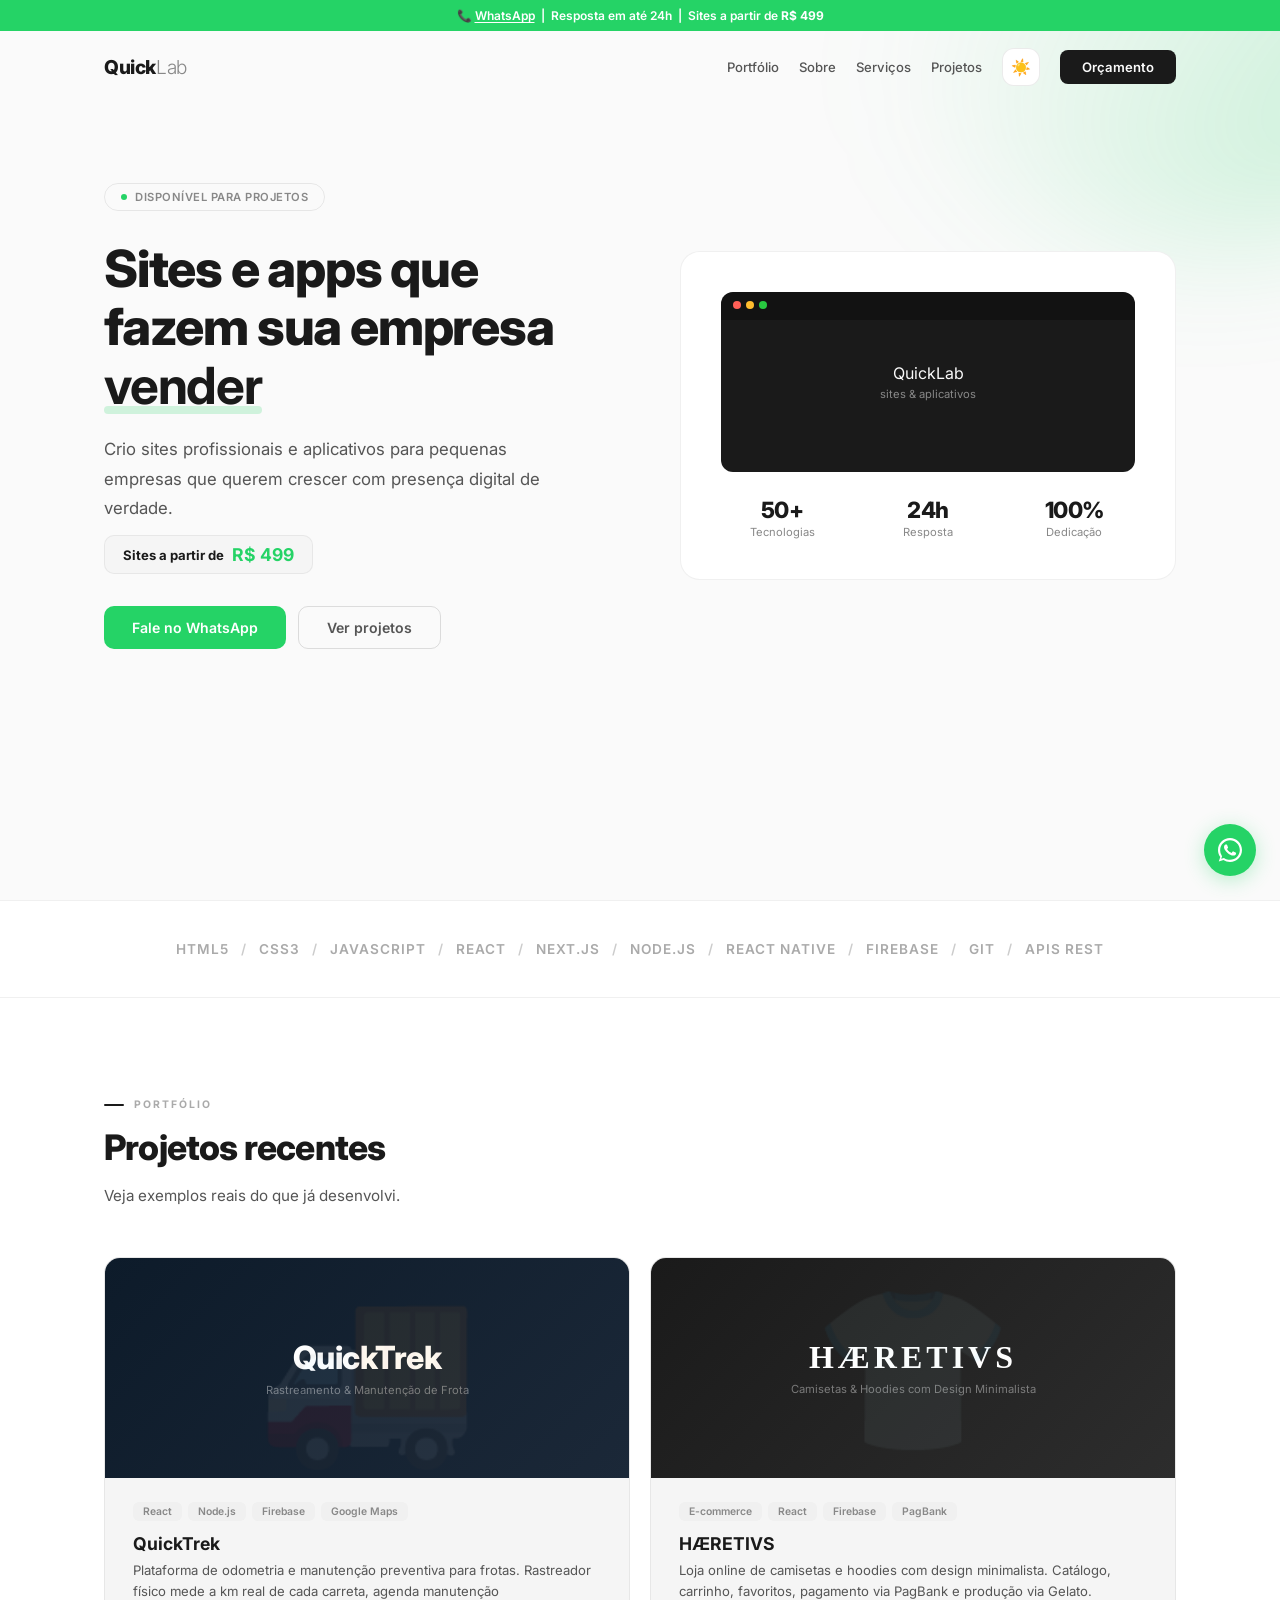
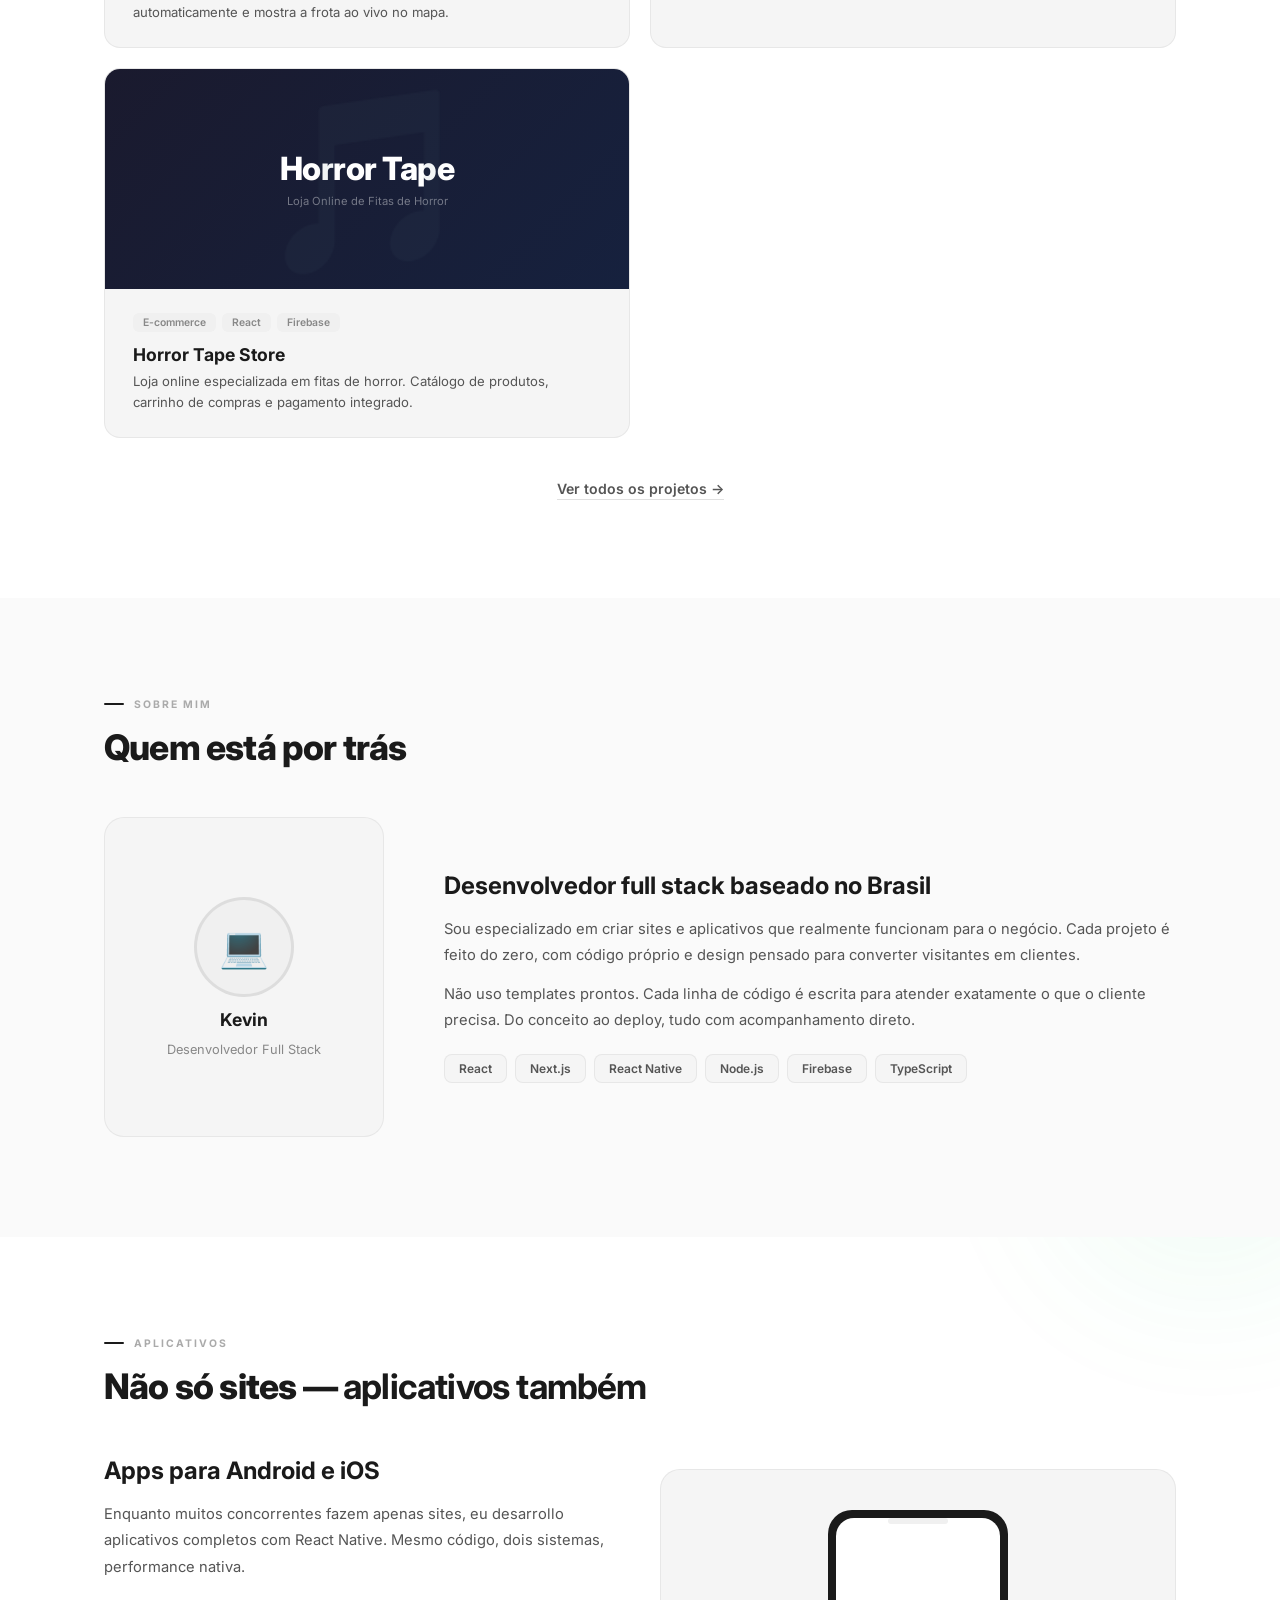
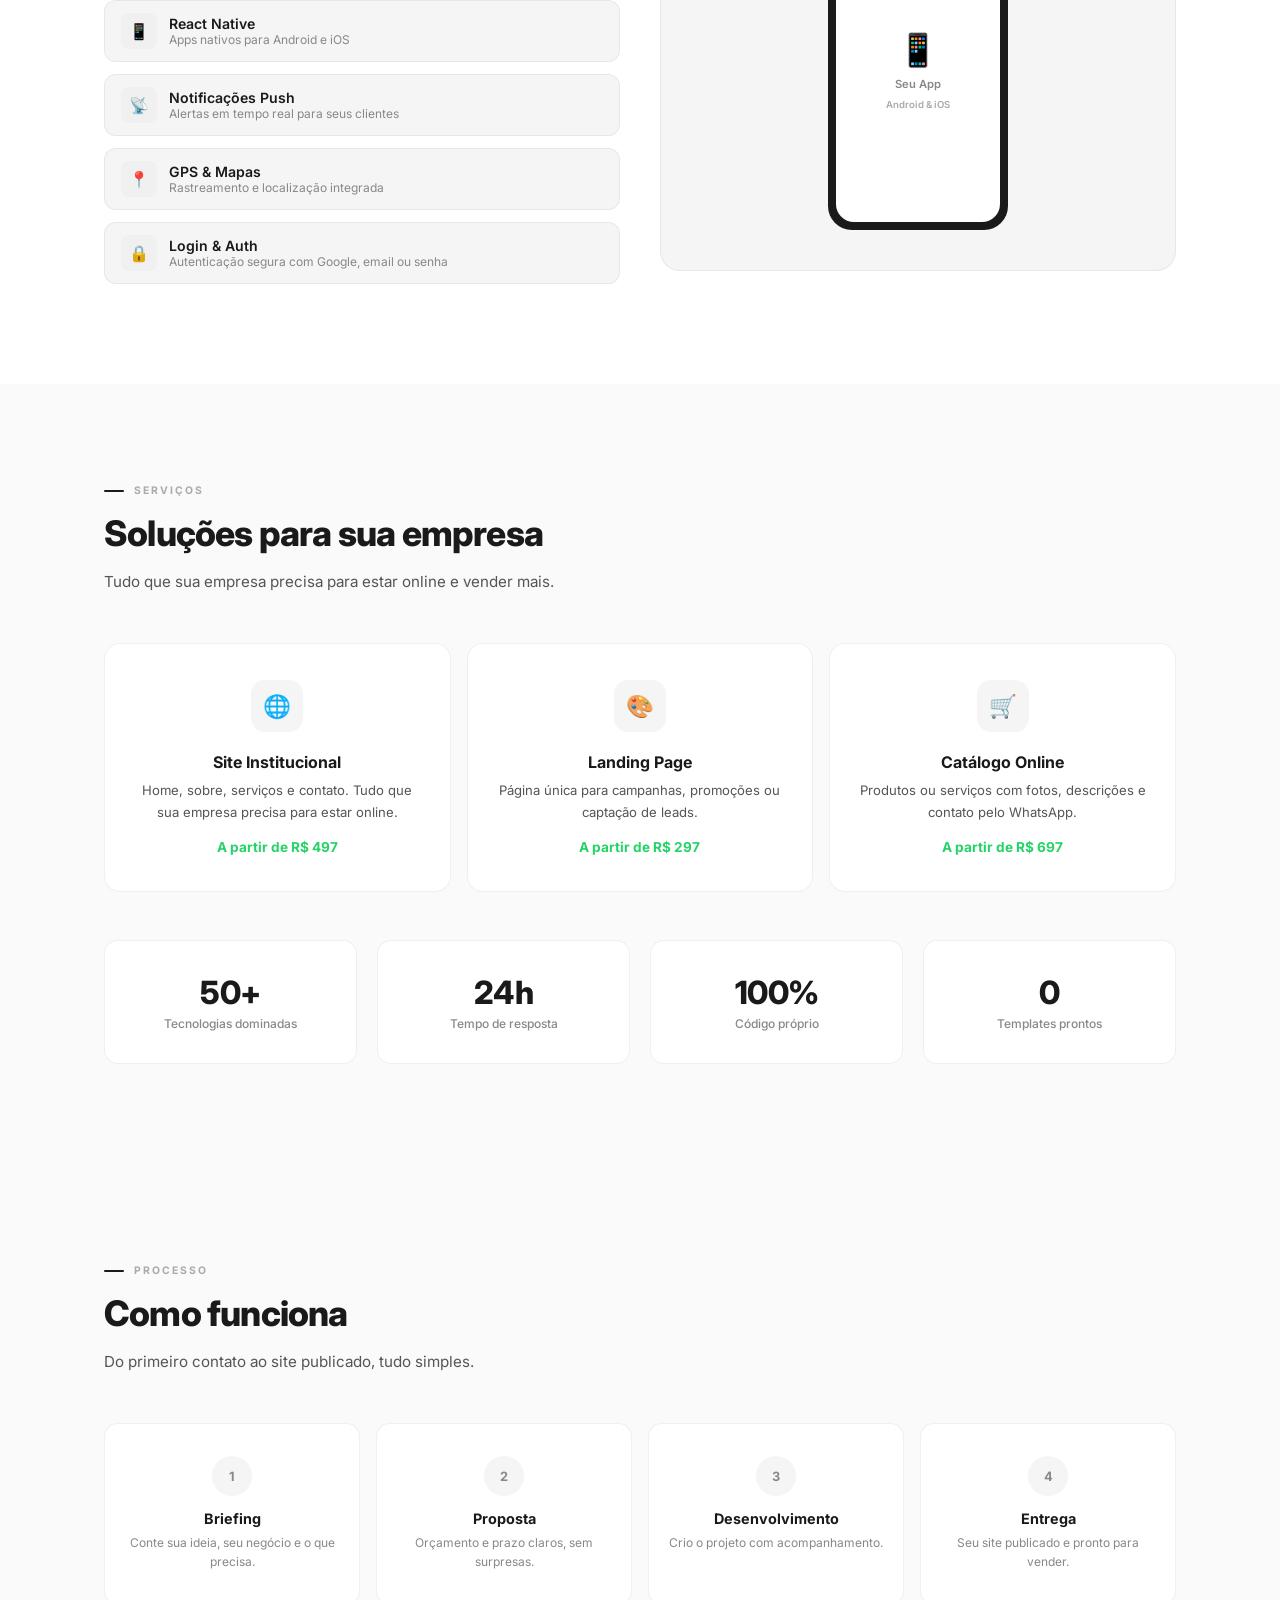
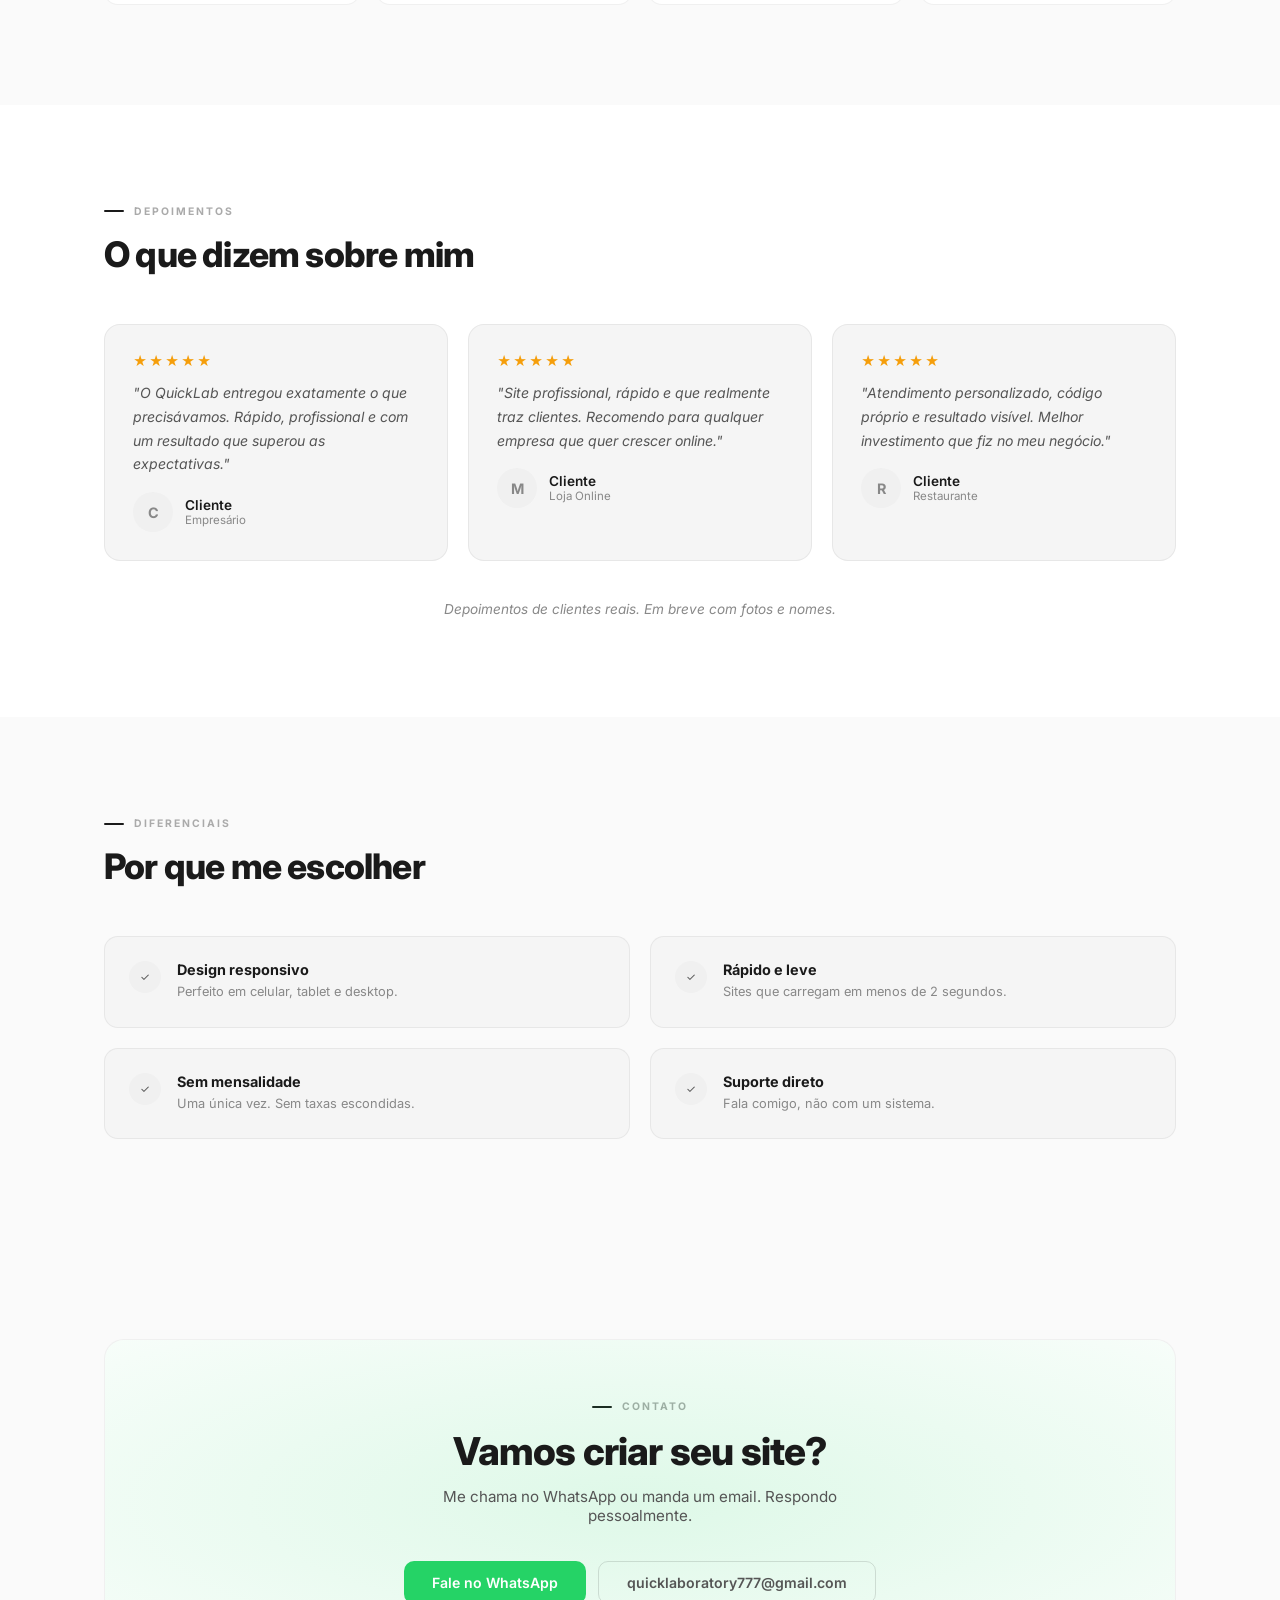
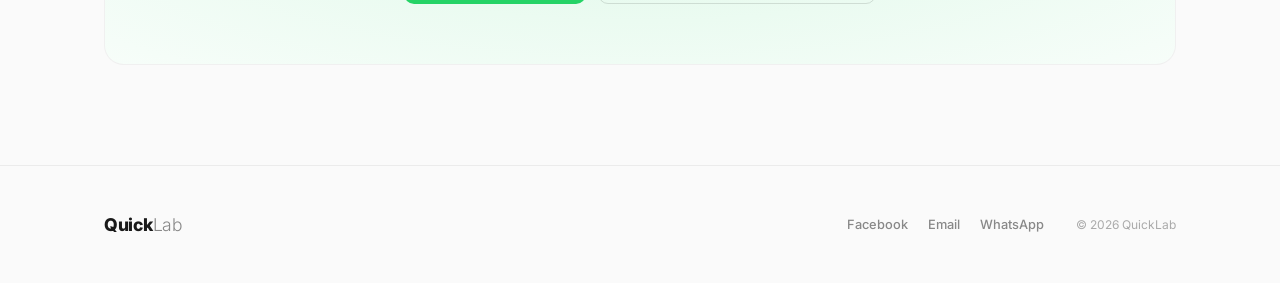
==== index.html @ f2695ee9 "Add HÆRETIVS project to portfolio and projects page" ====
<!DOCTYPE html>
<html lang="pt-BR">
<head>
  <meta charset="UTF-8">
  <meta name="viewport" content="width=device-width, initial-scale=1.0">
  <title>QuickLab — Criação de Sites e Aplicativos</title>
  <link rel="icon" type="image/svg+xml" href="data:image/svg+xml,%3Csvg xmlns='http://www.w3.org/2000/svg' viewBox='0 0 100 100'%3E%3Crect width='100' height='100' rx='20' fill='%23000'/%3E%3Cpath d='M30 30 L50 20 L70 30 L70 60 Q50 80 30 60 Z' fill='none' stroke='%23fff' stroke-width='5' stroke-linejoin='round'/%3E%3C/svg%3E">
  <link rel="preconnect" href="https://fonts.googleapis.com">
  <link rel="preconnect" href="https://fonts.gstatic.com" crossorigin>
  <link href="https://fonts.googleapis.com/css2?family=Inter:wght@300;400;500;600;700;800;900&display=swap" rel="stylesheet">
  <style>
    :root{
      --bg:#fafafa;--bg2:#fff;--bg3:#f5f5f5;--bg4:#f0f0f0;
      --text:#1a1a1a;--text2:#555;--text3:#888;--text4:#aaa;--text5:#ccc;
      --border:rgba(0,0,0,.06);--border2:rgba(0,0,0,.08);--border3:rgba(0,0,0,.12);
      --nav-bg:rgba(250,250,250,.92);--card-shadow:rgba(0,0,0,.05);--card-shadow2:rgba(0,0,0,.07);
      --accent:#25D366;--accent2:#1ebe5d;--accent-glow:rgba(37,211,102,.3);
    }
    .dark{
      --bg:#0a0a0a;--bg2:#111;--bg3:#141414;--bg4:#1a1a1a;
      --text:#e8e8e8;--text2:#999;--text3:#666;--text4:#555;--text5:#333;
      --border:rgba(255,255,255,.06);--border2:rgba(255,255,255,.08);--border3:rgba(255,255,255,.12);
      --nav-bg:rgba(10,10,10,.92);--card-shadow:rgba(0,0,0,.3);--card-shadow2:rgba(0,0,0,.2);
      --accent:#25D366;--accent2:#1ebe5d;--accent-glow:rgba(37,211,102,.15);
    }
    *{margin:0;padding:0;box-sizing:border-box}
    html{scroll-behavior:smooth}
    body{font-family:'Inter',-apple-system,sans-serif;background:var(--bg);color:var(--text);overflow-x:hidden;-webkit-font-smoothing:antialiased;transition:background .6s,color .6s}
    ::selection{background:var(--text);color:var(--bg)}
    .container{max-width:1120px;margin:0 auto;padding:0 24px}
    *{transition:background .5s,color .5s,border-color .5s,box-shadow .5s,transform .3s}

    @keyframes pulse{0%,100%{box-shadow:0 0 0 0 rgba(37,211,102,.4)}70%{box-shadow:0 0 0 14px rgba(37,211,102,0)}}
    @keyframes marquee{0%{transform:translateX(0)}100%{transform:translateX(-50%)}}
    @keyframes colorCycle{0%{background-position:0% 50%}50%{background-position:100% 50%}100%{background-position:0% 50%}}

    .reveal{opacity:0;transform:translateY(28px);transition:opacity .6s cubic-bezier(.16,1,.3,1),transform .6s cubic-bezier(.16,1,.3,1)}
    .reveal.visible{opacity:1;transform:translateY(0)}
    .reveal-d1{transition-delay:.08s}.reveal-d2{transition-delay:.16s}.reveal-d3{transition-delay:.24s}.reveal-d4{transition-delay:.32s}

    /* TOPBAR */
    .topbar{position:fixed;top:0;left:0;right:0;z-index:200;background:var(--accent);padding:8px 0;font-size:.75rem;font-weight:600;color:#fff;text-align:center;transition:all .4s}
    .topbar a{color:#fff;text-decoration:underline;text-underline-offset:2px}
    .topbar a:hover{opacity:.85}

    /* THEME TOGGLE */
    .theme-toggle{width:38px;height:38px;border-radius:12px;border:1px solid var(--border2);background:var(--bg2);cursor:pointer;display:flex;align-items:center;justify-content:center;font-size:1rem;transition:all .4s cubic-bezier(.16,1,.3,1);flex-shrink:0}
    .theme-toggle:hover{transform:rotate(15deg) scale(1.1);border-color:var(--border3);box-shadow:0 4px 16px var(--card-shadow)}
    .theme-toggle .icon{transition:transform .4s cubic-bezier(.16,1,.3,1)}

    /* NAV */
    nav{position:fixed;top:32px;left:0;right:0;z-index:100;padding:16px 0;transition:all .4s;background:transparent}
    nav.solid{background:var(--nav-bg);backdrop-filter:blur(24px);-webkit-backdrop-filter:blur(24px);border-bottom:1px solid var(--border)}
    nav .container{display:flex;align-items:center;justify-content:space-between}
    nav .logo{font-size:1.2rem;font-weight:800;color:var(--text);text-decoration:none;letter-spacing:-.4px}
    nav .logo b{font-weight:300;color:var(--text3)}
    nav .links{display:flex;align-items:center;gap:20px}
    nav .links a{color:var(--text2);text-decoration:none;font-size:.82rem;font-weight:500;transition:color .3s}
    nav .links a:hover{color:var(--text)}
    nav .links .btn-nav{background:var(--text);color:var(--bg);padding:9px 22px;border-radius:8px;font-weight:600}
    nav .links .btn-nav:hover{transform:translateY(-1px);box-shadow:0 4px 16px var(--card-shadow)}

    /* HERO */
    .hero{min-height:100vh;display:flex;align-items:center;position:relative;overflow:hidden;padding-top:32px}
    .hero::before{content:'';position:absolute;top:-50%;right:-20%;width:700px;height:700px;border-radius:50%;background:radial-gradient(circle,var(--accent-glow),transparent 70%);filter:blur(60px);pointer-events:none;animation:colorCycle 12s ease infinite;background-size:200% 200%}
    .hero-grid{display:grid;grid-template-columns:1fr 1fr;gap:80px;align-items:center;position:relative;z-index:1}
    .hero-tag{display:inline-flex;align-items:center;gap:8px;padding:6px 16px;border-radius:100px;border:1px solid var(--border2);font-size:.7rem;font-weight:600;color:var(--text3);letter-spacing:.5px;text-transform:uppercase;margin-bottom:28px}
    .hero-tag .dot{width:6px;height:6px;border-radius:50%;background:var(--accent);animation:pulse 2s infinite}
    .hero h1{font-size:3.2rem;font-weight:800;line-height:1.15;letter-spacing:-1.2px;margin-bottom:20px}
    .hero h1 strong{position:relative}
    .hero h1 strong::after{content:'';position:absolute;bottom:2px;left:0;width:100%;height:8px;background:var(--accent);opacity:.2;border-radius:4px}
    .hero p.sub{font-size:1.05rem;color:var(--text2);line-height:1.75;max-width:460px;margin-bottom:12px}
    .hero-price{display:inline-flex;align-items:center;gap:8px;padding:8px 18px;border-radius:10px;background:var(--bg3);border:1px solid var(--border);font-size:.82rem;font-weight:700;color:var(--text);margin-bottom:32px}
    .hero-price span{color:var(--accent);font-size:1.1rem}
    .hero-btns{display:flex;gap:12px;flex-wrap:wrap}

    .btn{display:inline-flex;align-items:center;gap:8px;padding:12px 28px;border-radius:10px;font-weight:600;font-size:.88rem;text-decoration:none;border:none;cursor:pointer;transition:all .3s cubic-bezier(.16,1,.3,1);position:relative;overflow:hidden}
    .btn-dark{background:var(--text);color:var(--bg)}
    .btn-dark:hover{transform:translateY(-2px);box-shadow:0 8px 24px var(--card-shadow)}
    .btn-ghost{background:transparent;color:var(--text2);border:1px solid var(--border3)}
    .btn-ghost:hover{border-color:var(--text);color:var(--text);transform:translateY(-2px)}
    .btn-wpp{background:var(--accent);color:#fff}
    .btn-wpp:hover{background:var(--accent2);transform:translateY(-2px);box-shadow:0 8px 24px var(--accent-glow)}
    .btn-sm{padding:8px 18px;font-size:.8rem}

    .hero-card{background:var(--bg2);border:1px solid var(--border);border-radius:20px;padding:40px;position:relative}
    .hero-card:hover{transform:translateY(-4px);box-shadow:0 24px 56px var(--card-shadow)}
    .hero-card .screen{background:var(--text);border-radius:12px;height:180px;display:flex;flex-direction:column;align-items:center;justify-content:center;color:var(--bg);margin-bottom:24px;position:relative;overflow:hidden}
    .hero-card .screen::before{content:'';position:absolute;top:0;left:0;right:0;height:28px;background:rgba(0,0,0,.3)}
    .hero-card .screen .dots{position:absolute;top:9px;left:12px;display:flex;gap:5px}
    .hero-card .screen .dots span{width:8px;height:8px;border-radius:50%}
    .hero-card .screen .dots span:nth-child(1){background:#ff5f57}
    .hero-card .screen .dots span:nth-child(2){background:#febc2e}
    .hero-card .screen .dots span:nth-child(3){background:#28c840}
    .hero-card .screen .mock{margin-top:20px;font-size:1.4rem;font-weight:700;letter-spacing:-.5px}
    .hero-card .screen .submock{font-size:.7rem;color:var(--text3);margin-top:4px}
    .hero-card .meta{display:flex;gap:24px}
    .hero-card .meta-item{text-align:center;flex:1}
    .hero-card .meta-item .val{font-size:1.4rem;font-weight:800;letter-spacing:-.5px}
    .hero-card .meta-item .label{font-size:.7rem;color:var(--text3);margin-top:2px}

    /* MARQUEE */
    .marquee{padding:40px 0;border-top:1px solid var(--border);border-bottom:1px solid var(--border);overflow:hidden;background:var(--bg2)}
    .marquee-inner{display:flex;width:200%;animation:marquee 20s linear infinite}
    .marquee-item{flex:1;display:flex;align-items:center;justify-content:center;gap:12px;padding:0 32px;white-space:nowrap;color:var(--text4);font-size:.85rem;font-weight:600;letter-spacing:1px;text-transform:uppercase}
    .marquee-item .sep{color:var(--text5)}

    /* SECTIONS */
    section{padding:100px 0}
    .section-tag{font-size:.65rem;font-weight:700;letter-spacing:2px;text-transform:uppercase;color:var(--text4);margin-bottom:14px;display:flex;align-items:center;gap:10px}
    .section-tag::before{content:'';width:20px;height:2px;background:var(--text);border-radius:1px}
    section h2{font-size:2.2rem;font-weight:800;letter-spacing:-.8px;line-height:1.25;margin-bottom:14px}
    section .lead{color:var(--text2);font-size:.95rem;line-height:1.7;max-width:520px}

    /* PORTFOLIO */
    #portfolio{background:var(--bg2)}
    .portfolio-grid{display:grid;grid-template-columns:repeat(2,1fr);gap:20px;margin-top:48px}
    .portfolio-card{display:block;background:var(--bg3);border:1px solid var(--border);border-radius:16px;overflow:hidden;transition:all .4s cubic-bezier(.16,1,.3,1);cursor:pointer;text-decoration:none;color:inherit}
    .portfolio-card:hover{transform:translateY(-4px);box-shadow:0 24px 56px var(--card-shadow2);border-color:var(--border3)}
    .portfolio-card .thumb{height:220px;background:var(--text);display:flex;align-items:center;justify-content:center;position:relative;overflow:hidden;flex-direction:column;gap:6px}
    .portfolio-card .thumb .overlay{position:absolute;inset:0;background:rgba(0,0,0,.6);display:flex;align-items:center;justify-content:center;opacity:0;transition:opacity .4s}
    .portfolio-card:hover .thumb .overlay{opacity:1}
    .portfolio-card .thumb .overlay span{color:#fff;font-size:.85rem;font-weight:600;border:1px solid rgba(255,255,255,.3);padding:8px 20px;border-radius:8px}
    .portfolio-card .thumb .mock-text{font-size:2rem;font-weight:800;color:#fff;letter-spacing:-.5px}
    .portfolio-card .thumb .mock-sub{font-size:.7rem;color:rgba(255,255,255,.4)}
    .portfolio-card .info{padding:24px 28px}
    .portfolio-card .info .tags{display:flex;gap:6px;margin-bottom:12px;flex-wrap:wrap}
    .portfolio-card .info .tags span{padding:3px 10px;border-radius:6px;font-size:.65rem;font-weight:600;background:var(--bg4);color:var(--text3)}
    .portfolio-card .info h3{font-size:1.1rem;font-weight:700;margin-bottom:6px}
    .portfolio-card .info p{color:var(--text2);font-size:.82rem;line-height:1.6}
    .portfolio-more{text-align:center;margin-top:40px}
    .portfolio-more a{color:var(--text2);text-decoration:none;font-size:.88rem;font-weight:600;border-bottom:1px solid var(--border3);padding-bottom:2px;transition:all .3s}
    .portfolio-more a:hover{color:var(--text);border-color:var(--text)}

    /* ABOUT */
    #sobre{background:var(--bg)}
    .about-grid{display:grid;grid-template-columns:280px 1fr;gap:60px;align-items:center;margin-top:48px}
    .about-photo{width:280px;height:320px;border-radius:20px;background:var(--bg3);border:1px solid var(--border);display:flex;align-items:center;justify-content:center;flex-direction:column;gap:12px;overflow:hidden;position:relative}
    .about-photo .avatar{width:100px;height:100px;border-radius:50%;background:var(--bg4);display:flex;align-items:center;justify-content:center;font-size:2.5rem;border:3px solid var(--border2)}
    .about-photo .name{font-size:1.1rem;font-weight:700}
    .about-photo .role{font-size:.8rem;color:var(--text3)}
    .about-text h3{font-size:1.5rem;font-weight:700;margin-bottom:16px}
    .about-text p{color:var(--text2);font-size:.92rem;line-height:1.8;margin-bottom:12px}
    .about-text .about-tags{display:flex;gap:8px;margin-top:20px;flex-wrap:wrap}
    .about-text .about-tags span{padding:6px 14px;border-radius:8px;font-size:.75rem;font-weight:600;background:var(--bg3);border:1px solid var(--border);color:var(--text2)}

    /* APPS HIGHLIGHT */
    #apps{background:var(--bg2);position:relative;overflow:hidden}
    #apps::before{content:'';position:absolute;top:-40%;right:-10%;width:400px;height:400px;border-radius:50%;background:radial-gradient(circle,var(--accent-glow),transparent 70%);filter:blur(80px);pointer-events:none;opacity:.4}
    .apps-grid{display:grid;grid-template-columns:1fr 1fr;gap:40px;align-items:center;margin-top:48px}
    .apps-text h3{font-size:1.5rem;font-weight:700;margin-bottom:16px}
    .apps-text p{color:var(--text2);font-size:.92rem;line-height:1.8;margin-bottom:12px}
    .apps-list{display:flex;flex-direction:column;gap:12px;margin-top:20px}
    .apps-list .app-item{display:flex;align-items:center;gap:12px;padding:12px 16px;border-radius:12px;background:var(--bg3);border:1px solid var(--border);transition:all .3s}
    .apps-list .app-item:hover{border-color:var(--border3);transform:translateX(4px)}
    .apps-list .app-item .app-icon{width:36px;height:36px;border-radius:8px;background:var(--bg4);display:flex;align-items:center;justify-content:center;font-size:1rem;flex-shrink:0}
    .apps-list .app-item .app-name{font-size:.88rem;font-weight:600}
    .apps-list .app-item .app-desc{font-size:.75rem;color:var(--text3)}
    .apps-mock{background:var(--bg3);border:1px solid var(--border);border-radius:20px;padding:40px;display:flex;align-items:center;justify-content:center;position:relative;min-height:320px}
    .apps-mock .phone{width:180px;height:320px;background:var(--text);border-radius:24px;padding:8px;position:relative;z-index:1}
    .apps-mock .phone .screen{background:var(--bg2);border-radius:18px;width:100%;height:100%;display:flex;flex-direction:column;align-items:center;justify-content:center;gap:8px}
    .apps-mock .phone .screen .mock-icon{font-size:2rem}
    .apps-mock .phone .screen .mock-text{font-size:.7rem;font-weight:600;color:var(--text3)}
    .apps-mock .phone .notch{position:absolute;top:8px;left:50%;transform:translateX(-50%);width:60px;height:6px;background:var(--bg4);border-radius:3px}

    /* SERVICES */
    #servicos{background:var(--bg)}
    .svc-grid{display:grid;grid-template-columns:repeat(3,1fr);gap:16px;margin-top:48px}
    .svc-card{background:var(--bg2);border:1px solid var(--border);border-radius:16px;padding:36px 28px;text-align:center;transition:all .4s}
    .svc-card:hover{border-color:var(--border3);transform:translateY(-3px);box-shadow:0 16px 40px var(--card-shadow)}
    .svc-card .svc-icon{width:52px;height:52px;border-radius:14px;background:var(--bg3);display:flex;align-items:center;justify-content:center;font-size:1.4rem;margin:0 auto 20px}
    .svc-card:hover .svc-icon{background:var(--text);color:var(--bg);transform:scale(1.1) rotate(5deg)}
    .svc-card h3{font-size:1rem;font-weight:700;margin-bottom:8px}
    .svc-card p{color:var(--text2);font-size:.82rem;line-height:1.65}
    .svc-card .price{margin-top:16px;font-size:.85rem;font-weight:700;color:var(--accent)}

    /* PROCESS */
    #processo{position:relative}
    .proc-grid{display:grid;grid-template-columns:repeat(4,1fr);gap:16px;margin-top:48px}
    .proc-step{text-align:center;padding:32px 16px;background:var(--bg2);border:1px solid var(--border);border-radius:14px;transition:all .4s}
    .proc-step:hover{border-color:var(--border3);transform:translateY(-3px);box-shadow:0 16px 40px var(--card-shadow)}
    .proc-step .num{width:40px;height:40px;border-radius:50%;background:var(--bg3);display:flex;align-items:center;justify-content:center;margin:0 auto 14px;font-weight:700;font-size:.8rem;color:var(--text3)}
    .proc-step:hover .num{background:var(--text);color:var(--bg);transform:scale(1.1)}
    .proc-step h4{font-size:.9rem;font-weight:700;margin-bottom:6px}
    .proc-step p{color:var(--text3);font-size:.75rem;line-height:1.6}

    /* TESTIMONIALS */
    #depoimentos{background:var(--bg2)}
    .test-grid{display:grid;grid-template-columns:repeat(3,1fr);gap:20px;margin-top:48px}
    .test-card{background:var(--bg3);border:1px solid var(--border);border-radius:16px;padding:28px;transition:all .4s}
    .test-card:hover{border-color:var(--border3);transform:translateY(-2px);box-shadow:0 8px 24px var(--card-shadow)}
    .test-card .stars{color:#f59e0b;font-size:.85rem;margin-bottom:12px;letter-spacing:2px}
    .test-card .quote{color:var(--text2);font-size:.88rem;line-height:1.7;font-style:italic;margin-bottom:16px}
    .test-card .author{display:flex;align-items:center;gap:12px}
    .test-card .author .avatar{width:40px;height:40px;border-radius:50%;background:var(--bg4);display:flex;align-items:center;justify-content:center;font-size:.9rem;font-weight:700;color:var(--text3)}
    .test-card .author .name{font-size:.85rem;font-weight:600}
    .test-card .author .role{font-size:.72rem;color:var(--text3)}
    .test-note{text-align:center;margin-top:40px;color:var(--text3);font-size:.85rem;font-style:italic}

    /* STATS */
    .stats{display:grid;grid-template-columns:repeat(4,1fr);gap:20px;margin-top:48px}
    .stat-card{text-align:center;padding:32px 16px;background:var(--bg2);border:1px solid var(--border);border-radius:14px}
    .stat-card:hover{transform:translateY(-2px);box-shadow:0 8px 24px var(--card-shadow)}
    .stat-card .num{font-size:2rem;font-weight:800;letter-spacing:-.5px;margin-bottom:4px}
    .stat-card .label{font-size:.75rem;color:var(--text3);font-weight:500}

    /* DIFFERENTIALS */
    #diferenciais{background:var(--bg)}
    .diff-grid{display:grid;grid-template-columns:repeat(2,1fr);gap:20px;margin-top:48px}
    .diff-item{display:flex;gap:16px;padding:24px;border-radius:14px;background:var(--bg3);border:1px solid var(--border);transition:all .4s}
    .diff-item:hover{background:var(--bg2);border-color:var(--border3);transform:translateY(-2px);box-shadow:0 8px 24px var(--card-shadow)}
    .diff-item .check{width:32px;height:32px;border-radius:50%;background:var(--bg4);display:flex;align-items:center;justify-content:center;flex-shrink:0;font-size:.7rem;color:var(--text2)}
    .diff-item:hover .check{background:var(--text);color:var(--bg);transform:scale(1.1)}
    .diff-item h4{font-size:.9rem;font-weight:700;margin-bottom:4px}
    .diff-item p{color:var(--text3);font-size:.8rem;line-height:1.6}

    /* CTA */
    .cta{text-align:center;position:relative}
    .cta-box{background:var(--bg2);border:1px solid var(--border);border-radius:20px;padding:60px 40px;position:relative;overflow:hidden}
    .cta-box::before{content:'';position:absolute;top:-60%;left:-60%;width:220%;height:220%;background:radial-gradient(ellipse,var(--accent-glow),transparent 60%);pointer-events:none;opacity:.5}
    .cta-box:hover::before{opacity:.8}
    .cta-box h2{font-size:2.4rem;margin-bottom:12px;position:relative}
    .cta-box p{color:var(--text2);font-size:.95rem;margin:0 auto 36px;max-width:420px;position:relative}
    .cta-btns{display:flex;gap:12px;justify-content:center;flex-wrap:wrap;position:relative}

    /* FOOTER */
    footer{border-top:1px solid var(--border);padding:48px 0}
    footer .footer-grid{display:grid;grid-template-columns:1fr auto auto;gap:32px;align-items:center}
    footer .f-brand{font-size:1.1rem;font-weight:800;letter-spacing:-.3px}
    footer .f-brand b{font-weight:300;color:var(--text3)}
    footer .f-links{display:flex;gap:20px}
    footer .f-links a{color:var(--text3);text-decoration:none;font-size:.8rem;font-weight:500;transition:color .3s}
    footer .f-links a:hover{color:var(--text)}
    footer .f-copy{font-size:.75rem;color:var(--text4);text-align:right}

    /* FLOAT WPP */
    .float-wpp{position:fixed;bottom:24px;right:24px;z-index:200;width:52px;height:52px;border-radius:50%;background:var(--accent);display:flex;align-items:center;justify-content:center;box-shadow:0 4px 20px var(--accent-glow);text-decoration:none;transition:all .3s}
    .float-wpp:hover{transform:scale(1.1) translateY(-2px);box-shadow:0 8px 32px var(--accent-glow)}
    .float-wpp svg{width:24px;height:24px;fill:#fff}

    @media(max-width:1024px){.hero-grid{grid-template-columns:1fr;gap:48px}.hero{min-height:auto;padding:140px 0 80px}.hero-card{max-width:420px}.exp-grid,.svc-grid{grid-template-columns:repeat(2,1fr)}.proc-grid,.stats{grid-template-columns:repeat(2,1fr)}.about-grid{grid-template-columns:1fr;text-align:center}.about-photo{margin:0 auto}.about-text .about-tags{justify-content:center}.apps-grid{grid-template-columns:1fr}.apps-mock{display:none}.test-grid{grid-template-columns:1fr}}
    @media(max-width:640px){.hero h1{font-size:2.2rem}.hero-card{padding:28px}.hero-card .screen{height:140px}.portfolio-grid,.diff-grid{grid-template-columns:1fr}.svc-grid,.proc-grid,.stats{grid-template-columns:1fr}section{padding:70px 0}section h2{font-size:1.6rem}.cta-box{padding:40px 24px}.cta-box h2{font-size:1.8rem}nav .links a:not(.btn-nav):not(.theme-toggle){display:none}footer .footer-grid{grid-template-columns:1fr;text-align:center}footer .f-copy{text-align:center}.topbar{font-size:.65rem;padding:6px 0}}
  </style>
</head>
<body>

  <div class="topbar">
    &#128222; <a href="https://wa.me/5541999087024" target="_blank">WhatsApp</a> &nbsp;|&nbsp; Resposta em até 24h &nbsp;|&nbsp; Sites a partir de <strong>R$ 499</strong>
  </div>

  <nav id="nav">
    <div class="container">
      <a href="#" class="logo">Quick<b>Lab</b></a>
      <div class="links">
        <a href="#portfolio">Portfólio</a>
        <a href="#sobre">Sobre</a>
        <a href="#servicos">Serviços</a>
        <a href="projetos.html">Projetos</a>
        <button class="theme-toggle" id="themeToggle" aria-label="Alternar tema">
          <span class="icon" id="themeIcon">☀️</span>
        </button>
        <a href="#contato" class="btn-nav">Orçamento</a>
      </div>
    </div>
  </nav>

  <section class="hero">
    <div class="container">
      <div class="hero-grid">
        <div>
          <div class="hero-tag reveal"><span class="dot"></span> Disponível para projetos</div>
          <h1 class="reveal reveal-d1">Sites e apps que fazem sua empresa <strong>vender</strong></h1>
          <p class="sub reveal reveal-d2">Crio sites profissionais e aplicativos para pequenas empresas que querem crescer com presença digital de verdade.</p>
          <div class="hero-price reveal reveal-d2">Sites a partir de <span>R$ 499</span></div>
          <div class="hero-btns reveal reveal-d3">
            <a href="https://wa.me/5541999087024" target="_blank" class="btn btn-wpp">Fale no WhatsApp</a>
            <a href="#portfolio" class="btn btn-ghost">Ver projetos</a>
          </div>
        </div>
        <div class="hero-card reveal reveal-d2">
          <div class="screen">
            <div class="dots"><span></span><span></span><span></span></div>
            <div class="mock-text">QuickLab</div>
            <div class="submock">sites & aplicativos</div>
          </div>
          <div class="meta">
            <div class="meta-item"><div class="val">50+</div><div class="label">Tecnologias</div></div>
            <div class="meta-item"><div class="val">24h</div><div class="label">Resposta</div></div>
            <div class="meta-item"><div class="val">100%</div><div class="label">Dedicação</div></div>
          </div>
        </div>
      </div>
    </div>
  </section>

  <div class="marquee">
    <div class="marquee-inner">
      <div class="marquee-item">HTML5 <span class="sep">/</span> CSS3 <span class="sep">/</span> JavaScript <span class="sep">/</span> React <span class="sep">/</span> Next.js <span class="sep">/</span> Node.js <span class="sep">/</span> React Native <span class="sep">/</span> Firebase <span class="sep">/</span> Git <span class="sep">/</span> APIs REST</div>
      <div class="marquee-item">HTML5 <span class="sep">/</span> CSS3 <span class="sep">/</span> JavaScript <span class="sep">/</span> React <span class="sep">/</span> Next.js <span class="sep">/</span> Node.js <span class="sep">/</span> React Native <span class="sep">/</span> Firebase <span class="sep">/</span> Git <span class="sep">/</span> APIs REST</div>
    </div>
  </div>

  <section id="portfolio">
    <div class="container">
      <div class="section-tag reveal">Portfólio</div>
      <h2 class="reveal reveal-d1">Projetos recentes</h2>
      <p class="lead reveal reveal-d2">Veja exemplos reais do que já desenvolvi.</p>
      <div class="portfolio-grid">
        <a href="https://quicktrek-5a770.web.app/" target="_blank" class="portfolio-card reveal reveal-d1">
          <div class="thumb" style="background:linear-gradient(135deg,#0d1b2a,#1b2838)">
            <div style="position:absolute;inset:0;display:flex;align-items:center;justify-content:center;opacity:.08;font-size:180px;color:#fff;pointer-events:none">&#128666;</div>
            <div class="mock-text">QuickTrek</div>
            <div class="mock-sub">Rastreamento & Manutenção de Frota</div>
            <div class="overlay"><span>Acessar site</span></div>
          </div>
          <div class="info">
            <div class="tags"><span>React</span><span>Node.js</span><span>Firebase</span><span>Google Maps</span></div>
            <h3>QuickTrek</h3>
            <p>Plataforma de odometria e manutenção preventiva para frotas. Rastreador físico mede a km real de cada carreta, agenda manutenção automaticamente e mostra a frota ao vivo no mapa.</p>
          </div>
        </a>
        <a href="https://haereticus-ac69b.web.app/" target="_blank" class="portfolio-card reveal reveal-d2">
          <div class="thumb" style="background:linear-gradient(135deg,#1a1a1a,#2d2d2d)">
            <div style="position:absolute;inset:0;display:flex;align-items:center;justify-content:center;opacity:.06;font-size:160px;color:#fff;pointer-events:none">&#128085;</div>
            <div class="mock-text" style="font-family:serif;letter-spacing:4px">HÆRETIVS</div>
            <div class="mock-sub">Camisetas & Hoodies com Design Minimalista</div>
            <div class="overlay"><span>Acessar site</span></div>
          </div>
          <div class="info">
            <div class="tags"><span>E-commerce</span><span>React</span><span>Firebase</span><span>PagBank</span></div>
            <h3>HÆRETIVS</h3>
            <p>Loja online de camisetas e hoodies com design minimalista. Catálogo, carrinho, favoritos, pagamento via PagBank e produção via Gelato.</p>
          </div>
        </a>
        <div class="portfolio-card reveal reveal-d3">
          <div class="thumb" style="background:linear-gradient(135deg,#1a1a2e,#16213e)">
            <div style="position:absolute;inset:0;display:flex;align-items:center;justify-content:center;opacity:.08;font-size:180px;color:#fff;pointer-events:none">&#127925;</div>
            <div class="mock-text">Horror Tape</div>
            <div class="mock-sub">Loja Online de Fitas de Horror</div>
            <div class="overlay"><span>Em breve</span></div>
          </div>
          <div class="info">
            <div class="tags"><span>E-commerce</span><span>React</span><span>Firebase</span></div>
            <h3>Horror Tape Store</h3>
            <p>Loja online especializada em fitas de horror. Catálogo de produtos, carrinho de compras e pagamento integrado.</p>
          </div>
        </div>
      </div>
      <div class="portfolio-more reveal">
        <a href="projetos.html">Ver todos os projetos &rarr;</a>
      </div>
    </div>
  </section>

  <section id="sobre">
    <div class="container">
      <div class="section-tag reveal">Sobre mim</div>
      <h2 class="reveal reveal-d1">Quem está por trás</h2>
      <div class="about-grid">
        <div class="about-photo reveal reveal-d1">
          <div class="avatar">&#128187;</div>
          <div class="name">Kevin</div>
          <div class="role">Desenvolvedor Full Stack</div>
        </div>
        <div class="about-text reveal reveal-d2">
          <h3>Desenvolvedor full stack baseado no Brasil</h3>
          <p>Sou especializado em criar sites e aplicativos que realmente funcionam para o negócio. Cada projeto é feito do zero, com código próprio e design pensado para converter visitantes em clientes.</p>
          <p>Não uso templates prontos. Cada linha de código é escrita para atender exatamente o que o cliente precisa. Do conceito ao deploy, tudo com acompanhamento direto.</p>
          <div class="about-tags">
            <span>React</span>
            <span>Next.js</span>
            <span>React Native</span>
            <span>Node.js</span>
            <span>Firebase</span>
            <span>TypeScript</span>
          </div>
        </div>
      </div>
    </div>
  </section>

  <section id="apps">
    <div class="container">
      <div class="section-tag reveal">Aplicativos</div>
      <h2 class="reveal reveal-d1">Não só sites — <strong>aplicativos também</strong></h2>
      <div class="apps-grid">
        <div class="apps-text reveal reveal-d1">
          <h3>Apps para Android e iOS</h3>
          <p>Enquanto muitos concorrentes fazem apenas sites, eu desarrollo aplicativos completos com React Native. Mesmo código, dois sistemas, performance nativa.</p>
          <div class="apps-list">
            <div class="app-item">
              <div class="app-icon">&#128241;</div>
              <div><div class="app-name">React Native</div><div class="app-desc">Apps nativos para Android e iOS</div></div>
            </div>
            <div class="app-item">
              <div class="app-icon">&#128225;</div>
              <div><div class="app-name">Notificações Push</div><div class="app-desc">Alertas em tempo real para seus clientes</div></div>
            </div>
            <div class="app-item">
              <div class="app-icon">&#128205;</div>
              <div><div class="app-name">GPS & Mapas</div><div class="app-desc">Rastreamento e localização integrada</div></div>
            </div>
            <div class="app-item">
              <div class="app-icon">&#128274;</div>
              <div><div class="app-name">Login & Auth</div><div class="app-desc">Autenticação segura com Google, email ou senha</div></div>
            </div>
          </div>
        </div>
        <div class="apps-mock reveal reveal-d2">
          <div class="phone">
            <div class="notch"></div>
            <div class="screen">
              <div class="mock-icon">&#128241;</div>
              <div class="mock-text">Seu App</div>
              <div class="mock-text" style="color:var(--text4);font-size:.6rem">Android & iOS</div>
            </div>
          </div>
        </div>
      </div>
    </div>
  </section>

  <section id="servicos">
    <div class="container">
      <div class="section-tag reveal">Serviços</div>
      <h2 class="reveal reveal-d1">Soluções para sua empresa</h2>
      <p class="lead reveal reveal-d2">Tudo que sua empresa precisa para estar online e vender mais.</p>
      <div class="svc-grid">
        <div class="svc-card reveal reveal-d1">
          <div class="svc-icon">&#127760;</div>
          <h3>Site Institucional</h3>
          <p>Home, sobre, serviços e contato. Tudo que sua empresa precisa para estar online.</p>
          <div class="price">A partir de R$ 497</div>
        </div>
        <div class="svc-card reveal reveal-d2">
          <div class="svc-icon">&#127912;</div>
          <h3>Landing Page</h3>
          <p>Página única para campanhas, promoções ou captação de leads.</p>
          <div class="price">A partir de R$ 297</div>
        </div>
        <div class="svc-card reveal reveal-d3">
          <div class="svc-icon">&#128722;</div>
          <h3>Catálogo Online</h3>
          <p>Produtos ou serviços com fotos, descrições e contato pelo WhatsApp.</p>
          <div class="price">A partir de R$ 697</div>
        </div>
      </div>

      <div class="stats">
        <div class="stat-card reveal reveal-d1"><div class="num">50+</div><div class="label">Tecnologias dominadas</div></div>
        <div class="stat-card reveal reveal-d2"><div class="num">24h</div><div class="label">Tempo de resposta</div></div>
        <div class="stat-card reveal reveal-d3"><div class="num">100%</div><div class="label">Código próprio</div></div>
        <div class="stat-card reveal reveal-d4"><div class="num">0</div><div class="label">Templates prontos</div></div>
      </div>
    </div>
  </section>

  <section id="processo">
    <div class="container">
      <div class="section-tag reveal">Processo</div>
      <h2 class="reveal reveal-d1">Como funciona</h2>
      <p class="lead reveal reveal-d2">Do primeiro contato ao site publicado, tudo simples.</p>
      <div class="proc-grid">
        <div class="proc-step reveal reveal-d1"><div class="num">1</div><h4>Briefing</h4><p>Conte sua ideia, seu negócio e o que precisa.</p></div>
        <div class="proc-step reveal reveal-d2"><div class="num">2</div><h4>Proposta</h4><p>Orçamento e prazo claros, sem surpresas.</p></div>
        <div class="proc-step reveal reveal-d3"><div class="num">3</div><h4>Desenvolvimento</h4><p>Crio o projeto com acompanhamento.</p></div>
        <div class="proc-step reveal reveal-d4"><div class="num">4</div><h4>Entrega</h4><p>Seu site publicado e pronto para vender.</p></div>
      </div>
    </div>
  </section>

  <section id="depoimentos">
    <div class="container">
      <div class="section-tag reveal">Depoimentos</div>
      <h2 class="reveal reveal-d1">O que dizem sobre mim</h2>
      <div class="test-grid">
        <div class="test-card reveal reveal-d1">
          <div class="stars">&#9733;&#9733;&#9733;&#9733;&#9733;</div>
          <div class="quote">"O QuickLab entregou exatamente o que precisávamos. Rápido, profissional e com um resultado que superou as expectativas."</div>
          <div class="author">
            <div class="avatar">C</div>
            <div><div class="name">Cliente</div><div class="role">Empresário</div></div>
          </div>
        </div>
        <div class="test-card reveal reveal-d2">
          <div class="stars">&#9733;&#9733;&#9733;&#9733;&#9733;</div>
          <div class="quote">"Site profissional, rápido e que realmente traz clientes. Recomendo para qualquer empresa que quer crescer online."</div>
          <div class="author">
            <div class="avatar">M</div>
            <div><div class="name">Cliente</div><div class="role">Loja Online</div></div>
          </div>
        </div>
        <div class="test-card reveal reveal-d3">
          <div class="stars">&#9733;&#9733;&#9733;&#9733;&#9733;</div>
          <div class="quote">"Atendimento personalizado, código próprio e resultado visível. Melhor investimento que fiz no meu negócio."</div>
          <div class="author">
            <div class="avatar">R</div>
            <div><div class="name">Cliente</div><div class="role">Restaurante</div></div>
          </div>
        </div>
      </div>
      <div class="test-note reveal">Depoimentos de clientes reais. Em breve com fotos e nomes.</div>
    </div>
  </section>

  <section id="diferenciais">
    <div class="container">
      <div class="section-tag reveal">Diferenciais</div>
      <h2 class="reveal reveal-d1">Por que me escolher</h2>
      <div class="diff-grid">
        <div class="diff-item reveal reveal-d1"><div class="check">&#10003;</div><div><h4>Design responsivo</h4><p>Perfeito em celular, tablet e desktop.</p></div></div>
        <div class="diff-item reveal reveal-d2"><div class="check">&#10003;</div><div><h4>Rápido e leve</h4><p>Sites que carregam em menos de 2 segundos.</p></div></div>
        <div class="diff-item reveal reveal-d3"><div class="check">&#10003;</div><div><h4>Sem mensalidade</h4><p>Uma única vez. Sem taxas escondidas.</p></div></div>
        <div class="diff-item reveal reveal-d4"><div class="check">&#10003;</div><div><h4>Suporte direto</h4><p>Fala comigo, não com um sistema.</p></div></div>
      </div>
    </div>
  </section>

  <section class="cta" id="contato">
    <div class="container">
      <div class="cta-box reveal">
        <div class="section-tag" style="justify-content:center">Contato</div>
        <h2>Vamos criar seu site?</h2>
        <p>Me chama no WhatsApp ou manda um email. Respondo pessoalmente.</p>
        <div class="cta-btns">
          <a href="https://wa.me/5541999087024" target="_blank" class="btn btn-wpp">Fale no WhatsApp</a>
          <a href="mailto:quicklaboratory777@gmail.com" class="btn btn-ghost">quicklaboratory777@gmail.com</a>
        </div>
      </div>
    </div>
  </section>

  <footer>
    <div class="container">
      <div class="footer-grid">
        <div class="f-brand">Quick<b>Lab</b></div>
        <div class="f-links">
          <a href="https://www.facebook.com/profile.php?id=61577555251016&locale=pt_BR" target="_blank">Facebook</a>
          <a href="mailto:quicklaboratory777@gmail.com">Email</a>
          <a href="https://wa.me/5541999087024" target="_blank">WhatsApp</a>
        </div>
        <div class="f-copy">&copy; 2026 QuickLab</div>
      </div>
    </div>
  </footer>

  <a href="https://wa.me/5541999087024" target="_blank" class="float-wpp" aria-label="WhatsApp">
    <svg viewBox="0 0 24 24"><path d="M17.472 14.382c-.297-.149-1.758-.867-2.03-.967-.273-.099-.471-.148-.67.15-.197.297-.767.966-.94 1.164-.173.199-.347.223-.644.075-.297-.15-1.255-.463-2.39-1.475-.883-.788-1.48-1.761-1.653-2.059-.173-.297-.018-.458.13-.606.134-.133.298-.347.446-.52.149-.174.198-.298.298-.497.099-.198.05-.371-.025-.52-.075-.149-.669-1.612-.916-2.207-.242-.579-.487-.5-.669-.51-.173-.008-.371-.01-.57-.01-.198 0-.52.074-.792.372-.272.297-1.04 1.016-1.04 2.479 0 1.462 1.065 2.875 1.213 3.074.149.198 2.096 3.2 5.077 4.487.709.306 1.262.489 1.694.625.712.227 1.36.195 1.871.118.571-.085 1.758-.719 2.006-1.413.248-.694.248-1.289.173-1.413-.074-.124-.272-.198-.57-.347z"/><path d="M12 0C5.373 0 0 5.373 0 12c0 2.625.846 5.059 2.284 7.034L.789 23.49l4.626-1.46A11.937 11.937 0 0012 24c6.627 0 12-5.373 12-12S18.627 0 12 0zm0 21.818c-2.07 0-4-.573-5.665-1.572l-.406-.246-2.734.867.89-2.646-.295-.465A9.77 9.77 0 012.182 12c0-5.418 4.4-9.818 9.818-9.818S21.818 6.582 21.818 12s-4.4 9.818-9.818 9.818z"/></svg>
  </a>

  <script>
    const observer = new IntersectionObserver(entries => {
      entries.forEach(e => { if (e.isIntersecting) e.target.classList.add('visible') })
    }, { threshold: .08 })
    document.querySelectorAll('.reveal').forEach(el => observer.observe(el))

    window.addEventListener('scroll', () => {
      document.getElementById('nav').classList.toggle('solid', window.scrollY > 100)
    })

    const toggle = document.getElementById('themeToggle')
    const icon = document.getElementById('themeIcon')
    const saved = localStorage.getItem('theme')
    if (saved === 'dark') { document.body.classList.add('dark'); icon.textContent = '🌙' }
    toggle.addEventListener('click', () => {
      document.body.classList.toggle('dark')
      const isDark = document.body.classList.contains('dark')
      icon.textContent = isDark ? '🌙' : '☀️'
      localStorage.setItem('theme', isDark ? 'dark' : 'light')
      icon.style.transform = 'rotate(360deg) scale(0)'
      setTimeout(() => { icon.style.transform = 'rotate(0) scale(1)' }, 300)
    })
  </script>

</body>
</html>
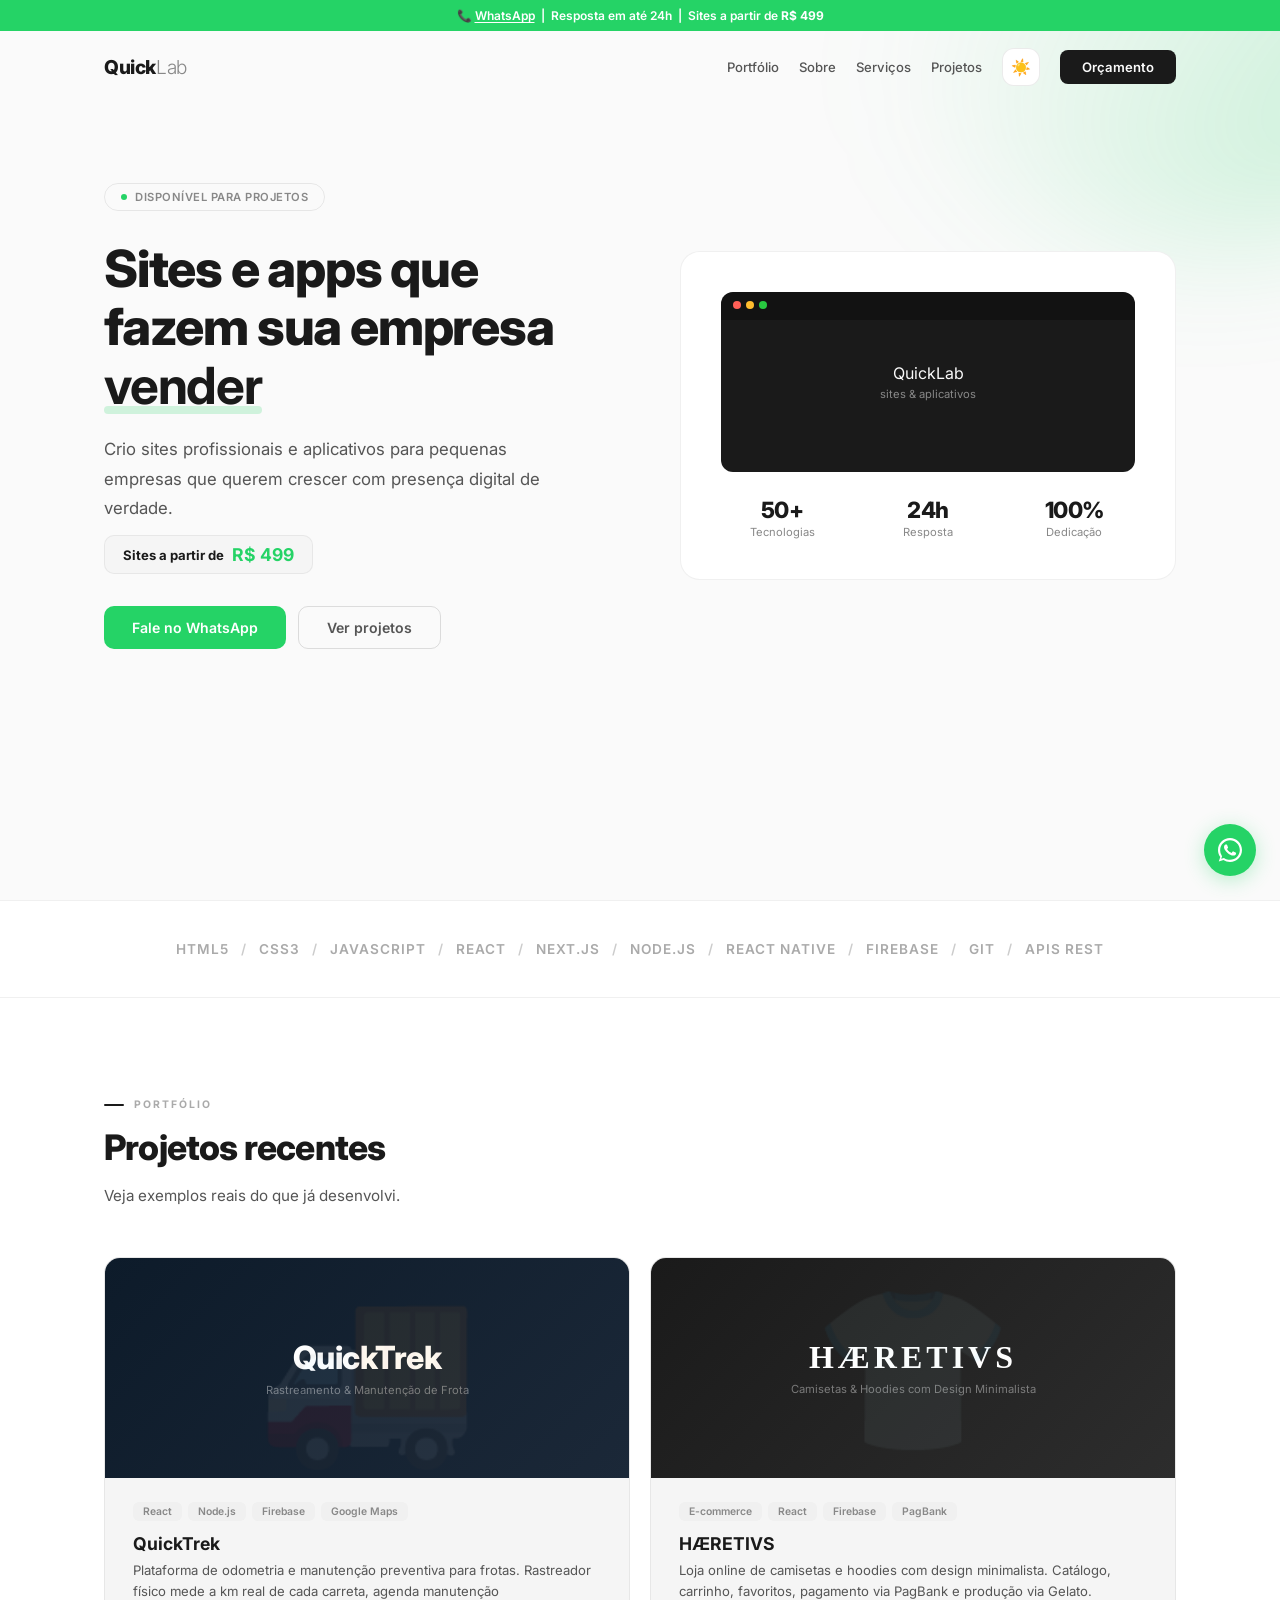
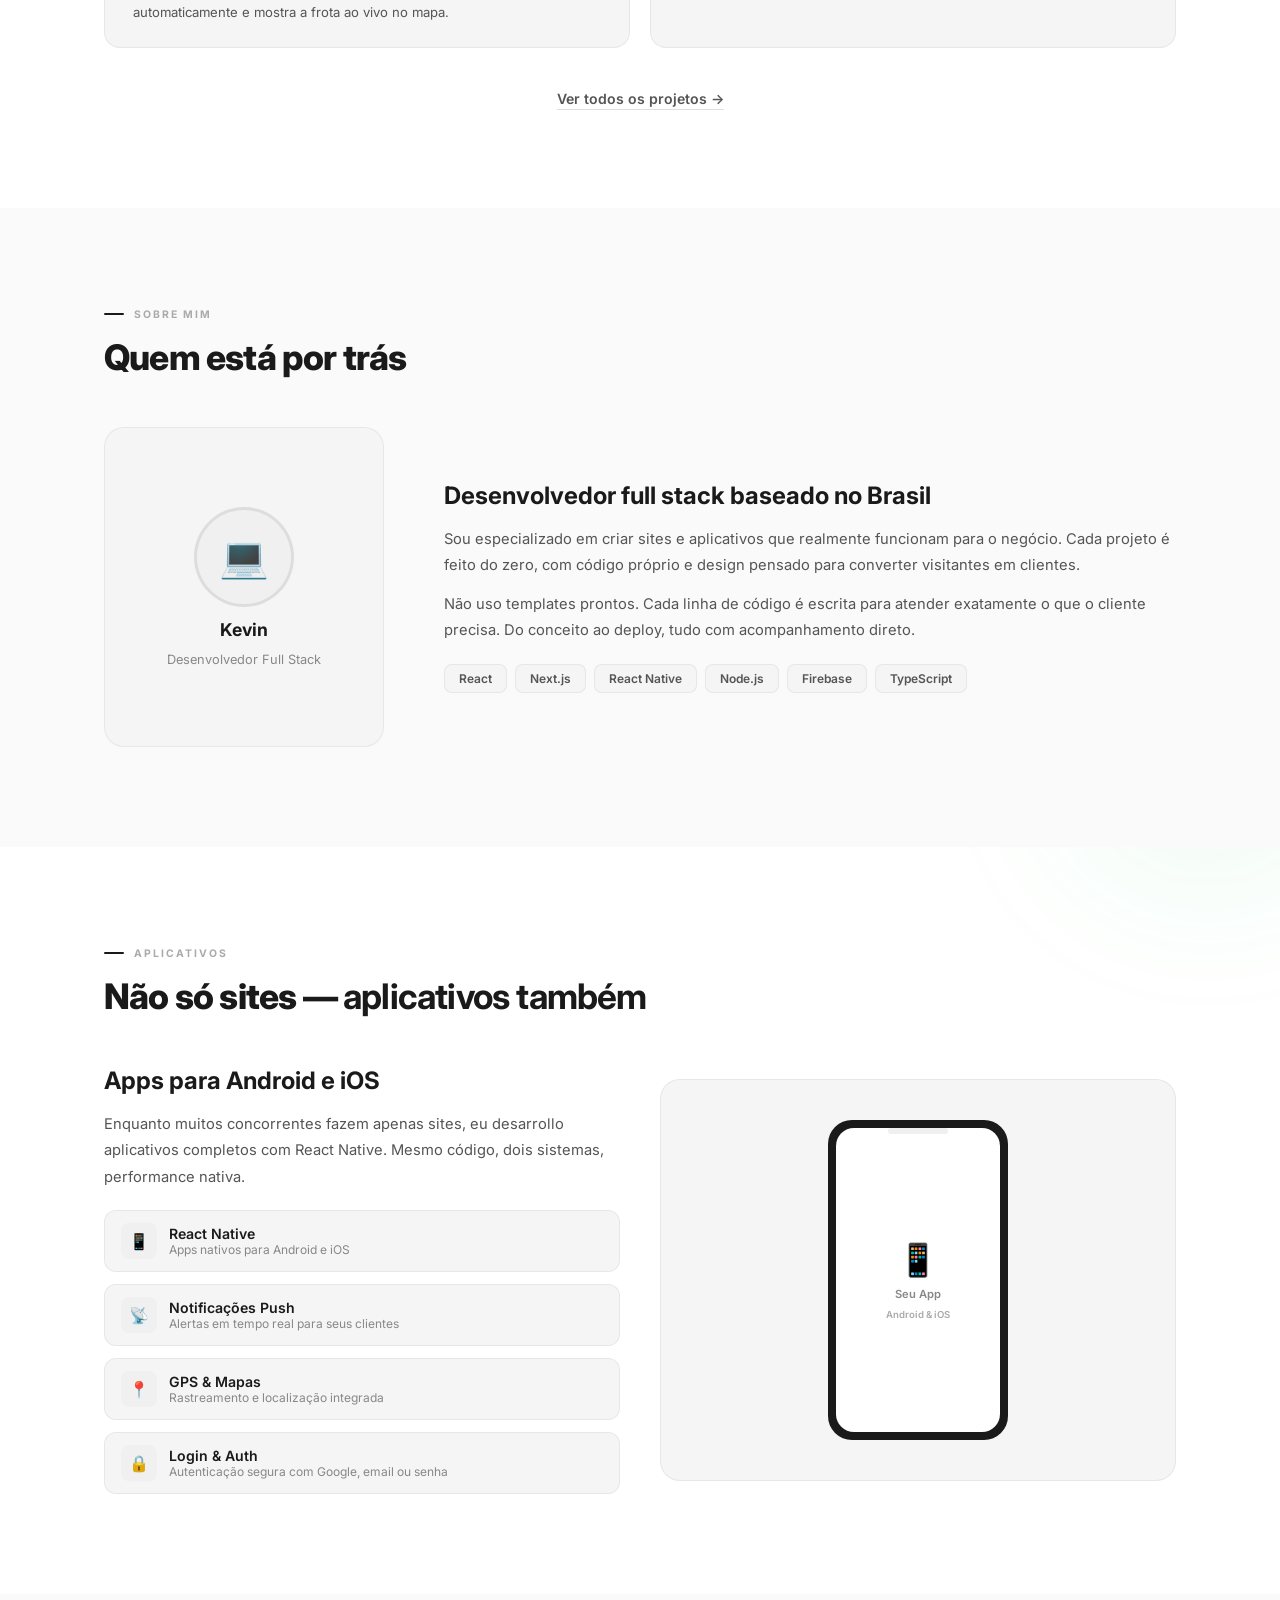
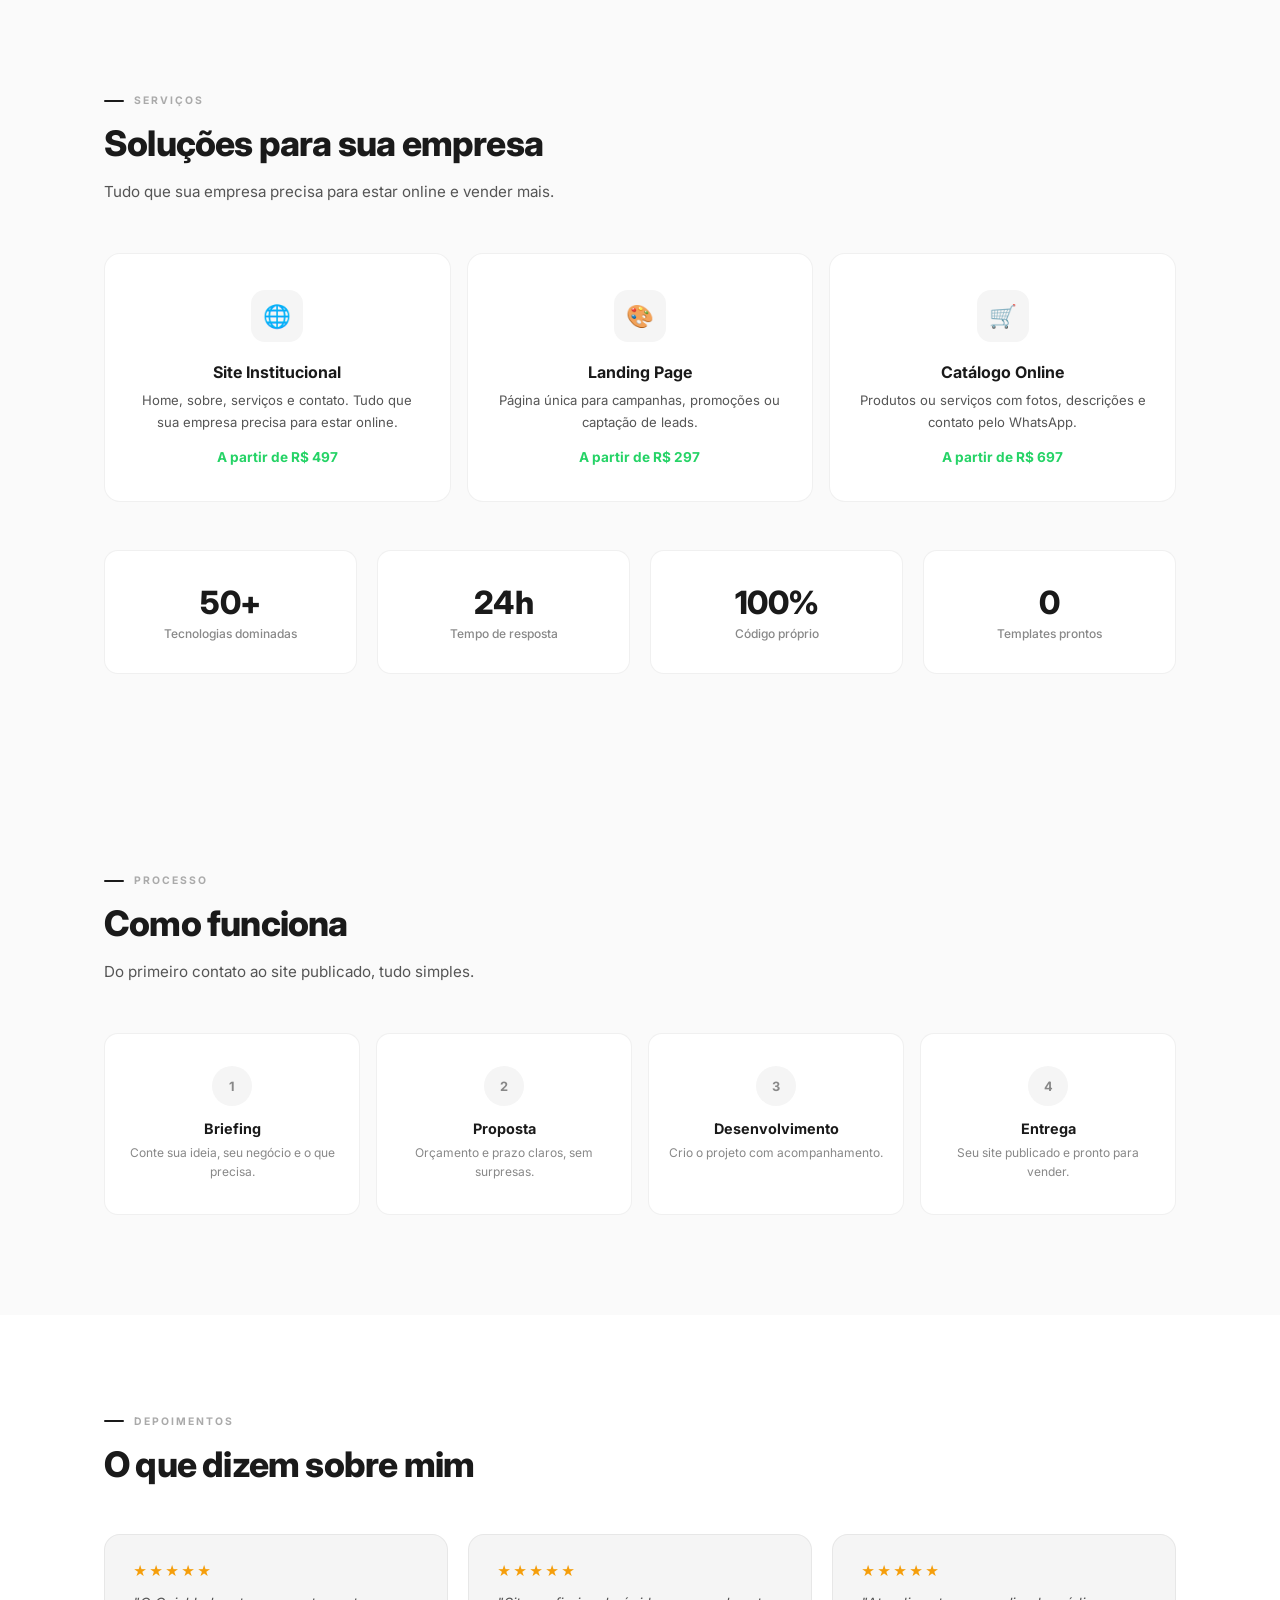
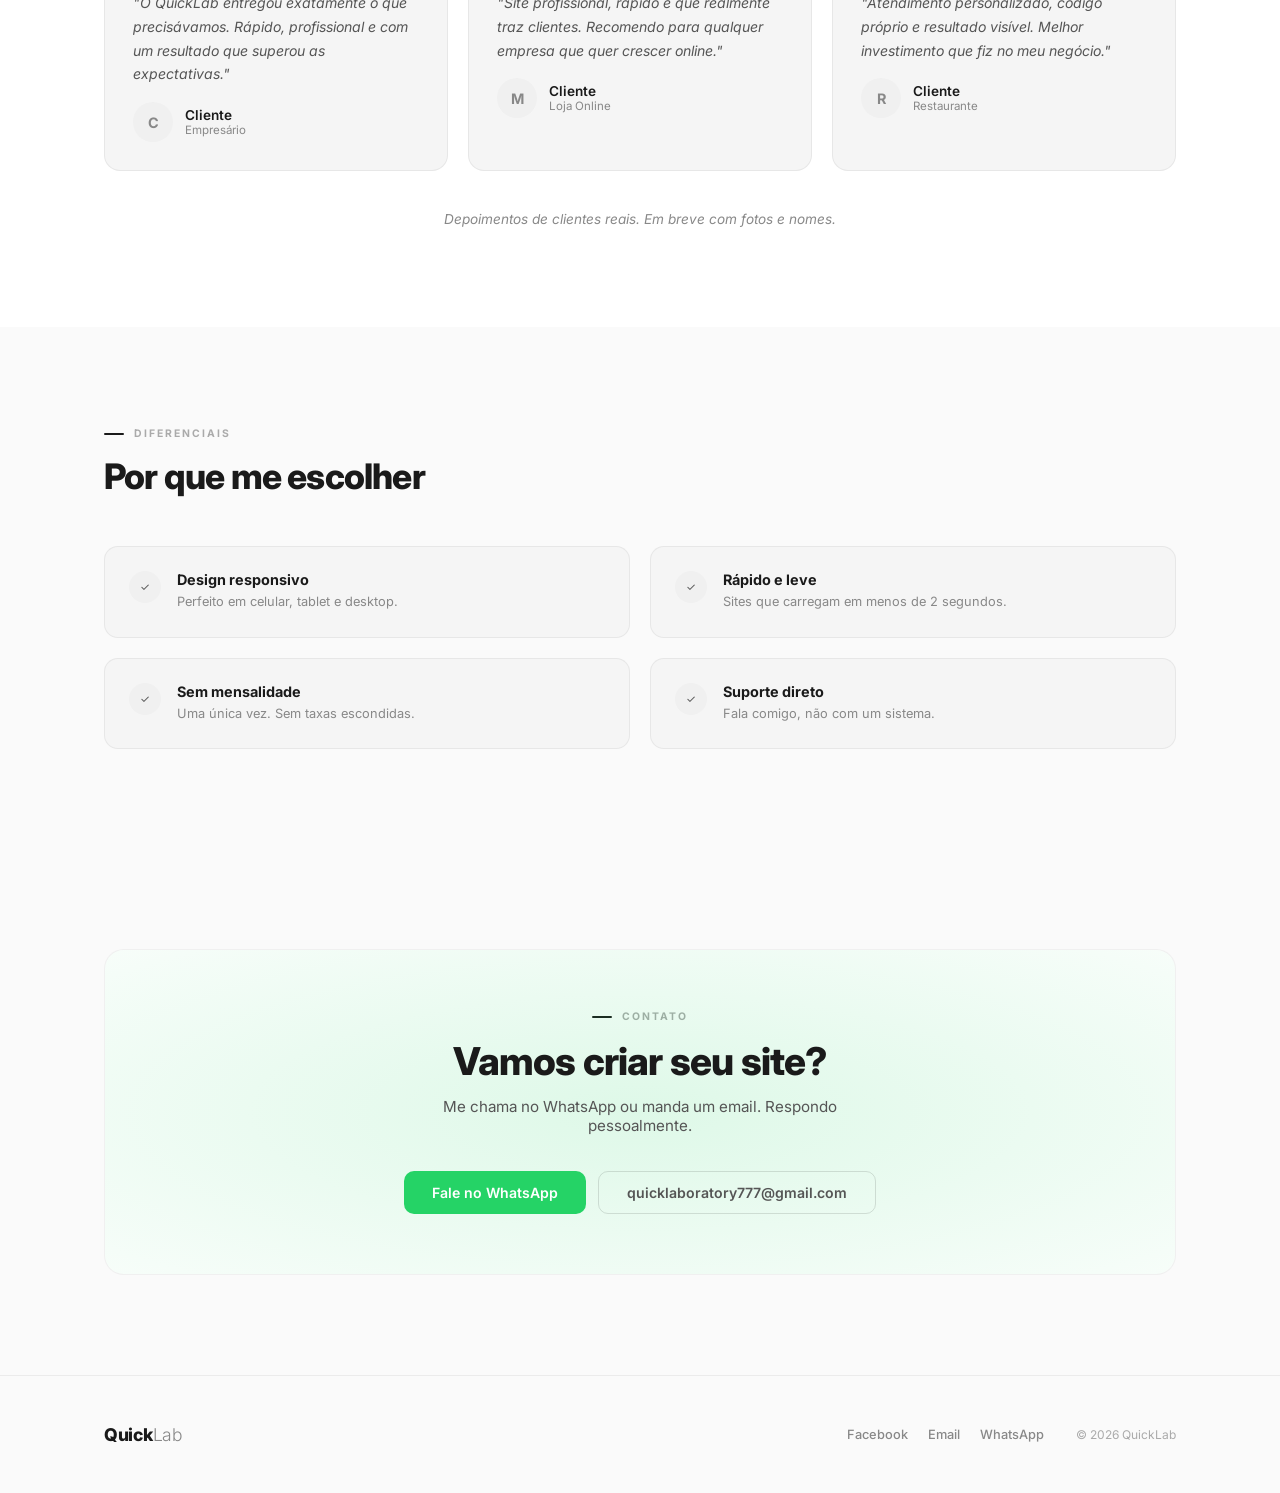
==== commit 7e3c1bb6: "Remove Horror Tape project" ====
--- a/index.html
+++ b/index.html
@@ -332,19 +332,6 @@
             <p>Loja online de camisetas e hoodies com design minimalista. Catálogo, carrinho, favoritos, pagamento via PagBank e produção via Gelato.</p>
           </div>
         </a>
-        <div class="portfolio-card reveal reveal-d3">
-          <div class="thumb" style="background:linear-gradient(135deg,#1a1a2e,#16213e)">
-            <div style="position:absolute;inset:0;display:flex;align-items:center;justify-content:center;opacity:.08;font-size:180px;color:#fff;pointer-events:none">&#127925;</div>
-            <div class="mock-text">Horror Tape</div>
-            <div class="mock-sub">Loja Online de Fitas de Horror</div>
-            <div class="overlay"><span>Em breve</span></div>
-          </div>
-          <div class="info">
-            <div class="tags"><span>E-commerce</span><span>React</span><span>Firebase</span></div>
-            <h3>Horror Tape Store</h3>
-            <p>Loja online especializada em fitas de horror. Catálogo de produtos, carrinho de compras e pagamento integrado.</p>
-          </div>
-        </div>
       </div>
       <div class="portfolio-more reveal">
         <a href="projetos.html">Ver todos os projetos &rarr;</a>
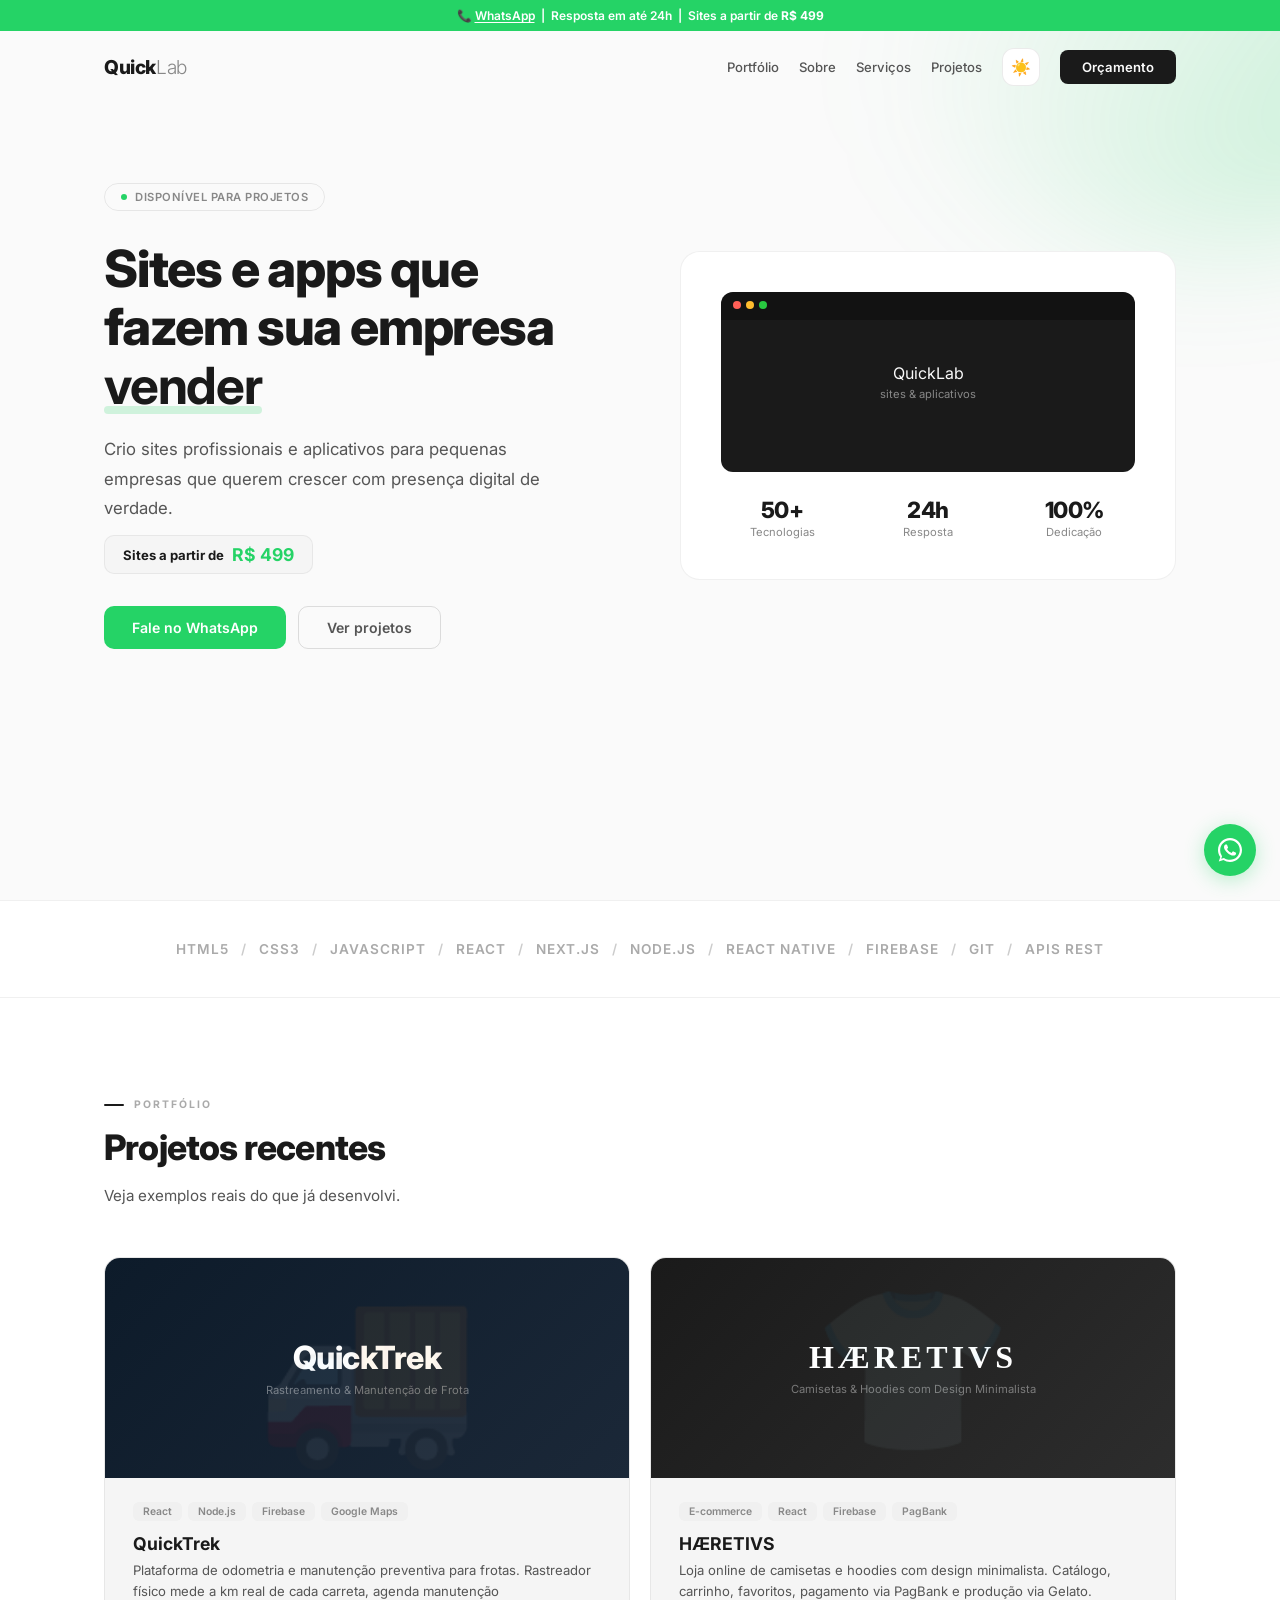
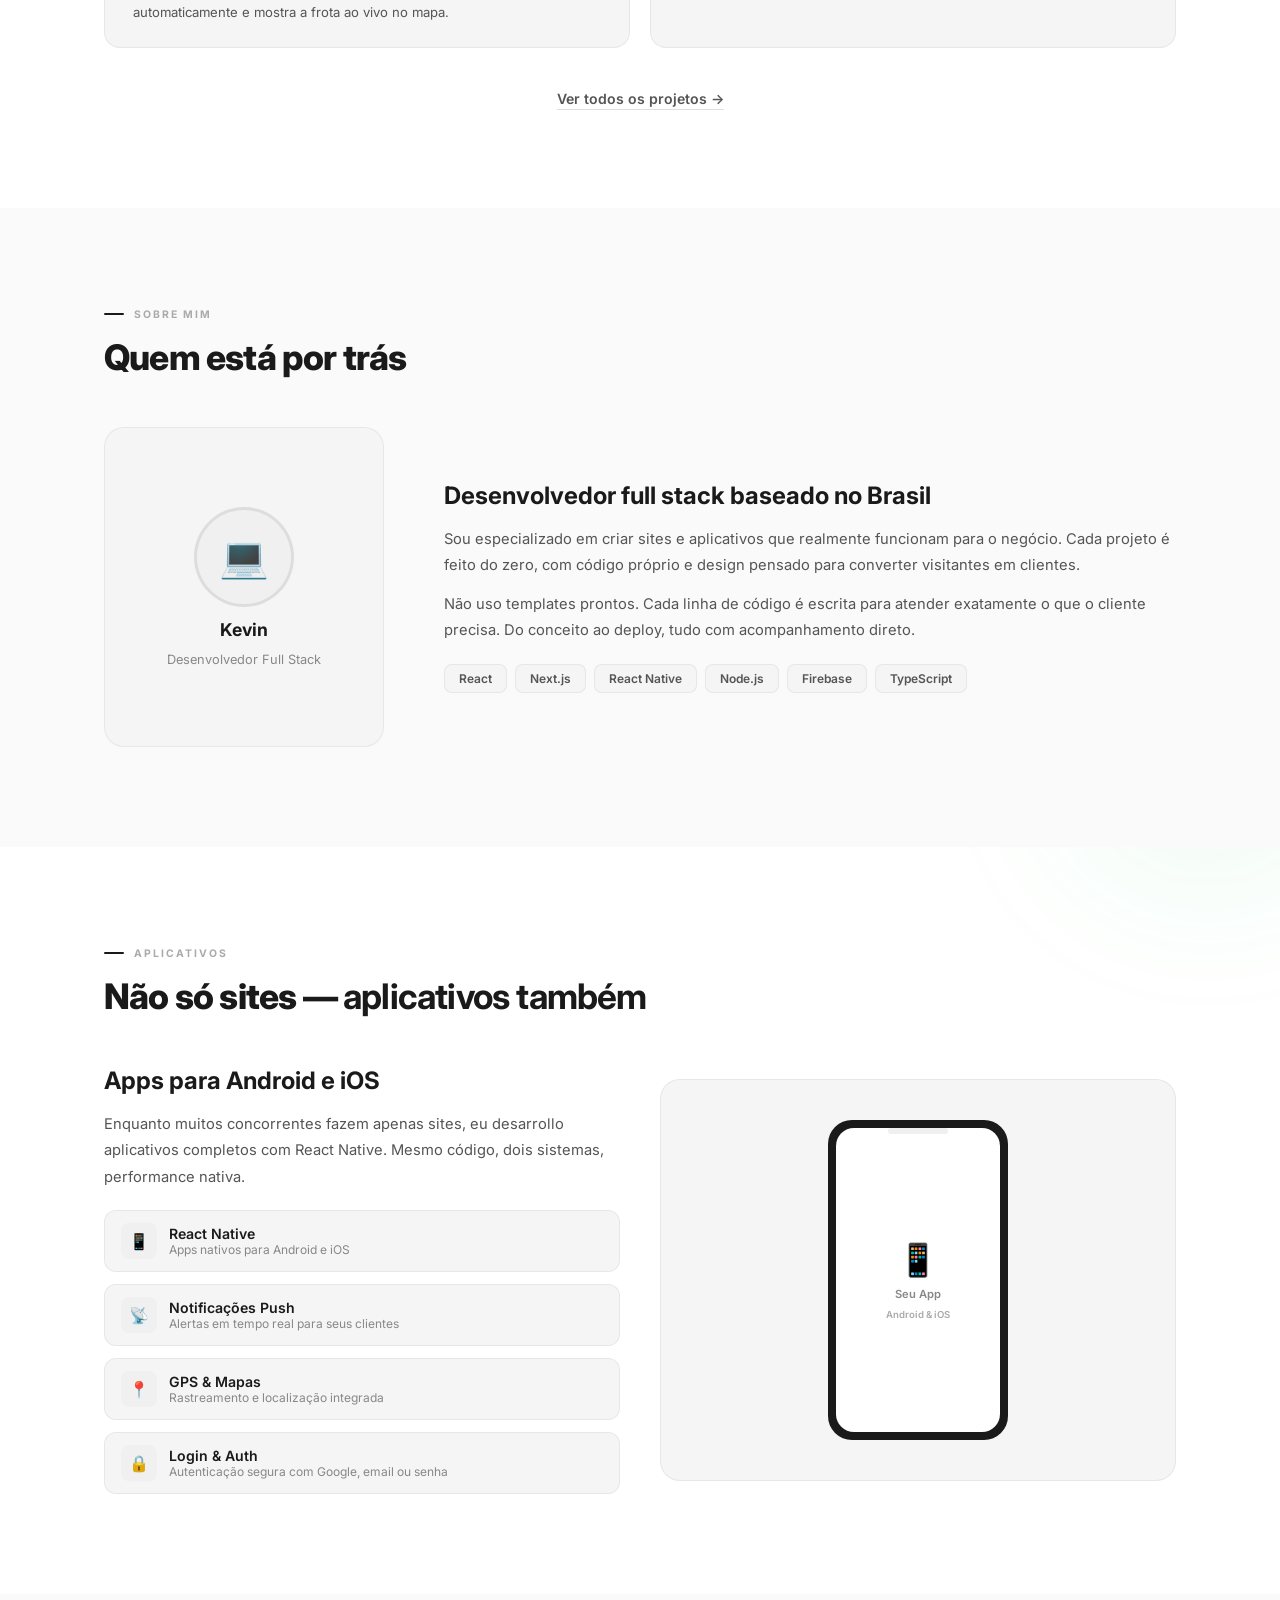
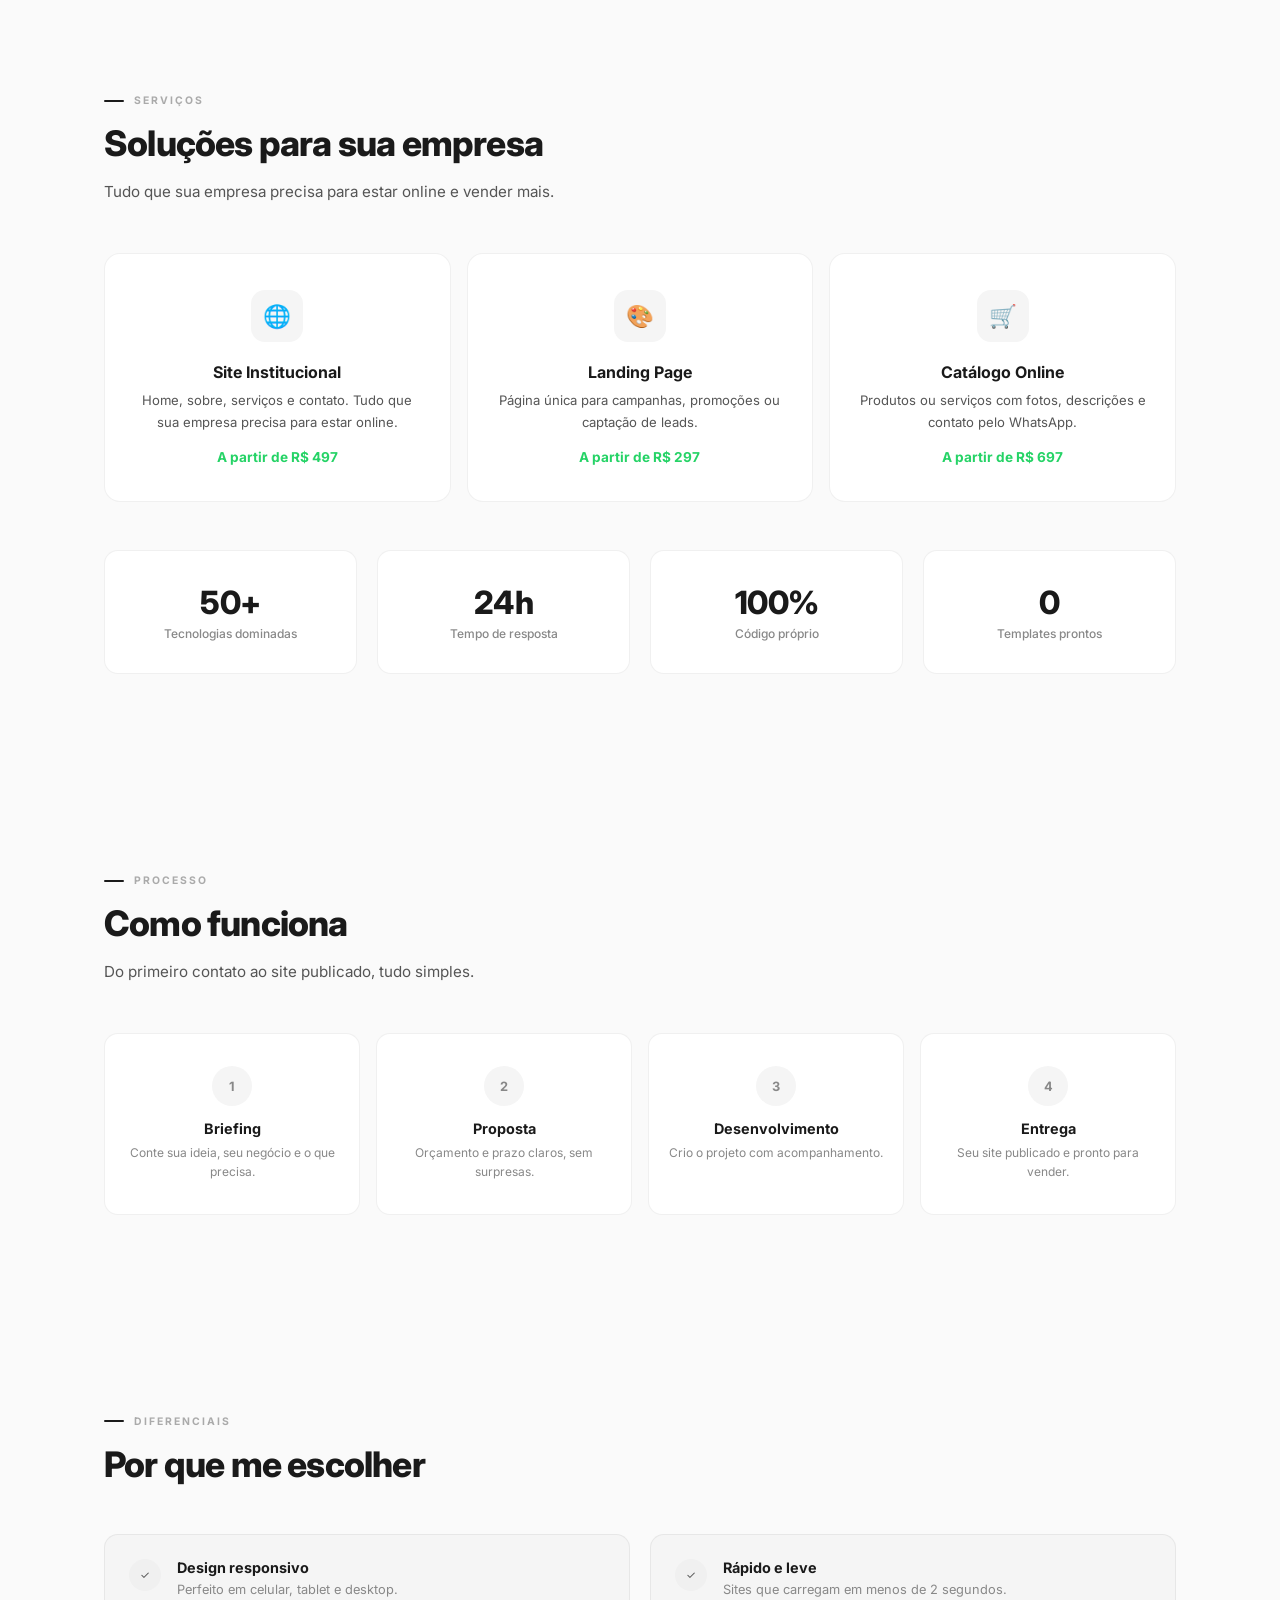
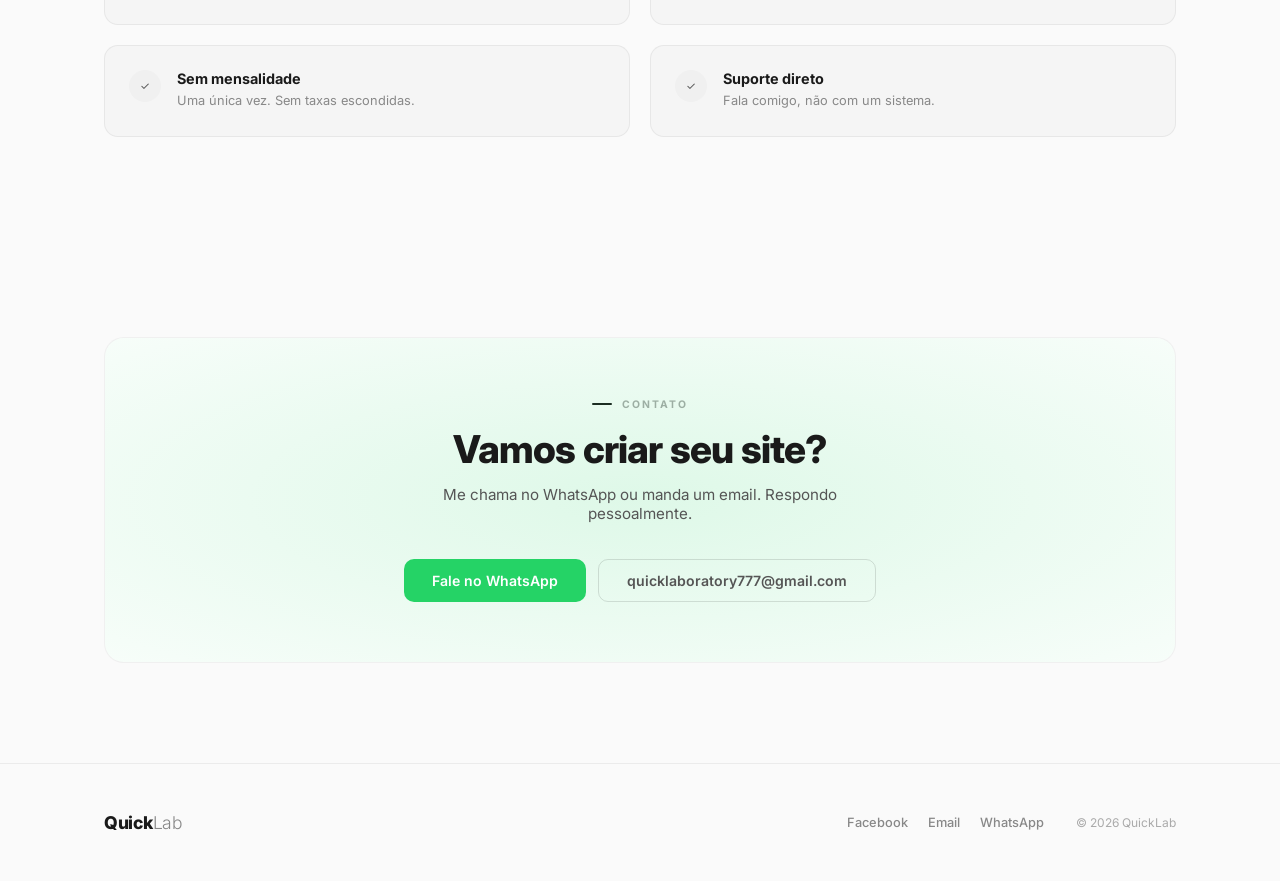
==== commit f3842cfc: "Remove testimonials section" ====
--- a/index.html
+++ b/index.html
@@ -184,19 +184,6 @@
     .proc-step h4{font-size:.9rem;font-weight:700;margin-bottom:6px}
     .proc-step p{color:var(--text3);font-size:.75rem;line-height:1.6}
 
-    /* TESTIMONIALS */
-    #depoimentos{background:var(--bg2)}
-    .test-grid{display:grid;grid-template-columns:repeat(3,1fr);gap:20px;margin-top:48px}
-    .test-card{background:var(--bg3);border:1px solid var(--border);border-radius:16px;padding:28px;transition:all .4s}
-    .test-card:hover{border-color:var(--border3);transform:translateY(-2px);box-shadow:0 8px 24px var(--card-shadow)}
-    .test-card .stars{color:#f59e0b;font-size:.85rem;margin-bottom:12px;letter-spacing:2px}
-    .test-card .quote{color:var(--text2);font-size:.88rem;line-height:1.7;font-style:italic;margin-bottom:16px}
-    .test-card .author{display:flex;align-items:center;gap:12px}
-    .test-card .author .avatar{width:40px;height:40px;border-radius:50%;background:var(--bg4);display:flex;align-items:center;justify-content:center;font-size:.9rem;font-weight:700;color:var(--text3)}
-    .test-card .author .name{font-size:.85rem;font-weight:600}
-    .test-card .author .role{font-size:.72rem;color:var(--text3)}
-    .test-note{text-align:center;margin-top:40px;color:var(--text3);font-size:.85rem;font-style:italic}
-
     /* STATS */
     .stats{display:grid;grid-template-columns:repeat(4,1fr);gap:20px;margin-top:48px}
     .stat-card{text-align:center;padding:32px 16px;background:var(--bg2);border:1px solid var(--border);border-radius:14px}
@@ -456,40 +443,6 @@
     </div>
   </section>
 
-  <section id="depoimentos">
-    <div class="container">
-      <div class="section-tag reveal">Depoimentos</div>
-      <h2 class="reveal reveal-d1">O que dizem sobre mim</h2>
-      <div class="test-grid">
-        <div class="test-card reveal reveal-d1">
-          <div class="stars">&#9733;&#9733;&#9733;&#9733;&#9733;</div>
-          <div class="quote">"O QuickLab entregou exatamente o que precisávamos. Rápido, profissional e com um resultado que superou as expectativas."</div>
-          <div class="author">
-            <div class="avatar">C</div>
-            <div><div class="name">Cliente</div><div class="role">Empresário</div></div>
-          </div>
-        </div>
-        <div class="test-card reveal reveal-d2">
-          <div class="stars">&#9733;&#9733;&#9733;&#9733;&#9733;</div>
-          <div class="quote">"Site profissional, rápido e que realmente traz clientes. Recomendo para qualquer empresa que quer crescer online."</div>
-          <div class="author">
-            <div class="avatar">M</div>
-            <div><div class="name">Cliente</div><div class="role">Loja Online</div></div>
-          </div>
-        </div>
-        <div class="test-card reveal reveal-d3">
-          <div class="stars">&#9733;&#9733;&#9733;&#9733;&#9733;</div>
-          <div class="quote">"Atendimento personalizado, código próprio e resultado visível. Melhor investimento que fiz no meu negócio."</div>
-          <div class="author">
-            <div class="avatar">R</div>
-            <div><div class="name">Cliente</div><div class="role">Restaurante</div></div>
-          </div>
-        </div>
-      </div>
-      <div class="test-note reveal">Depoimentos de clientes reais. Em breve com fotos e nomes.</div>
-    </div>
-  </section>
-
   <section id="diferenciais">
     <div class="container">
       <div class="section-tag reveal">Diferenciais</div>
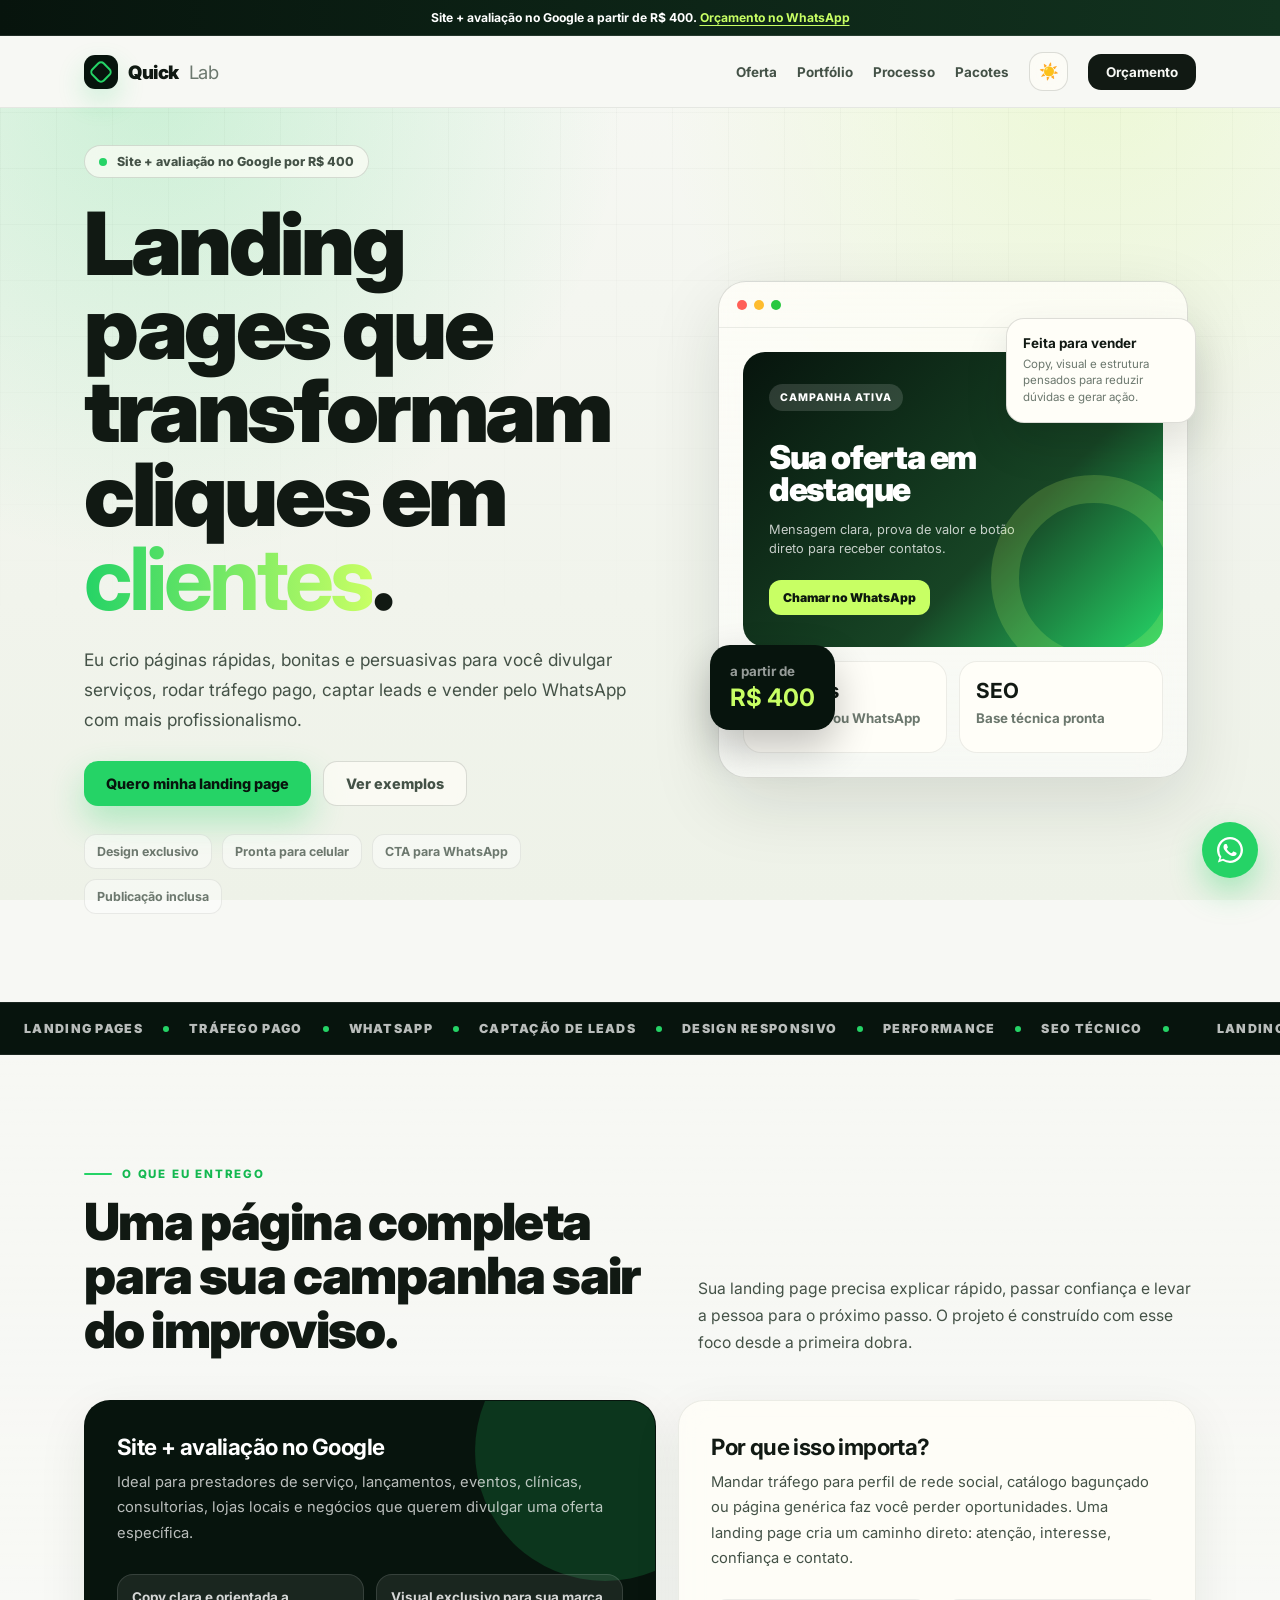
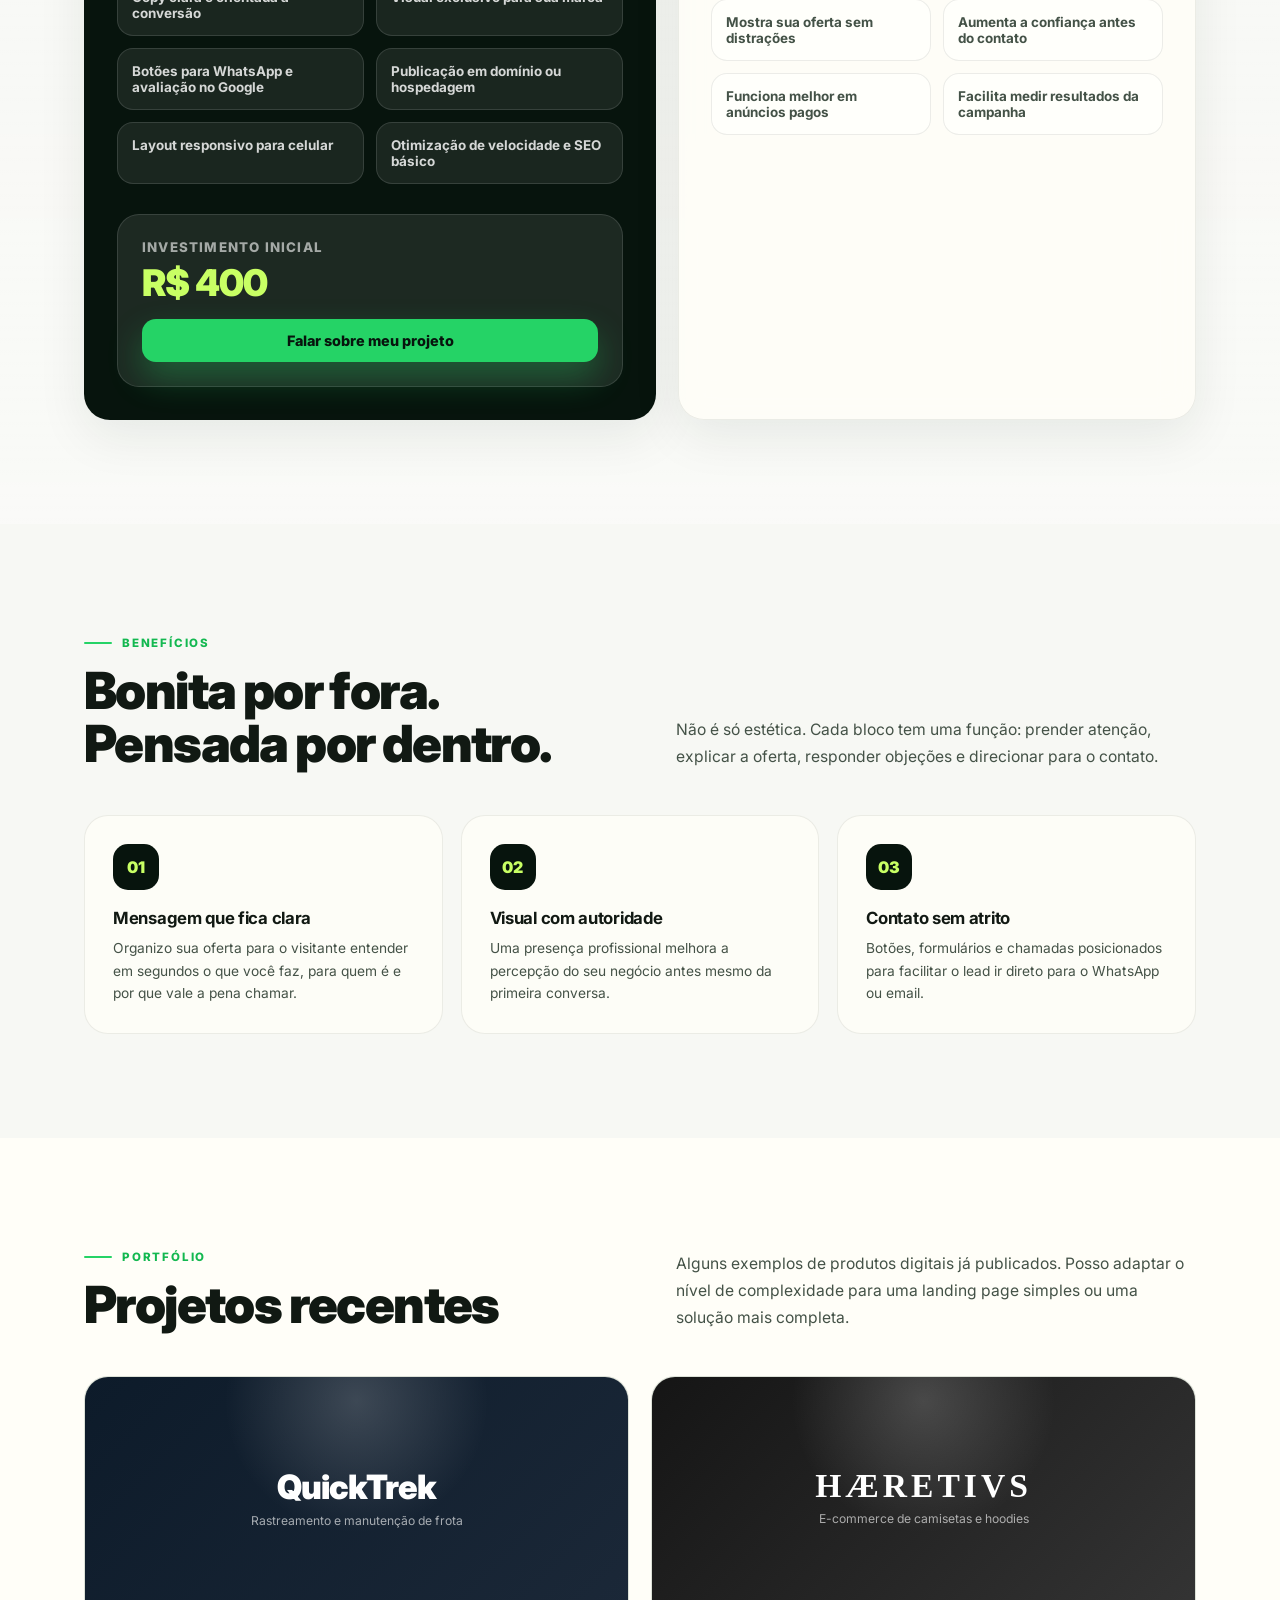
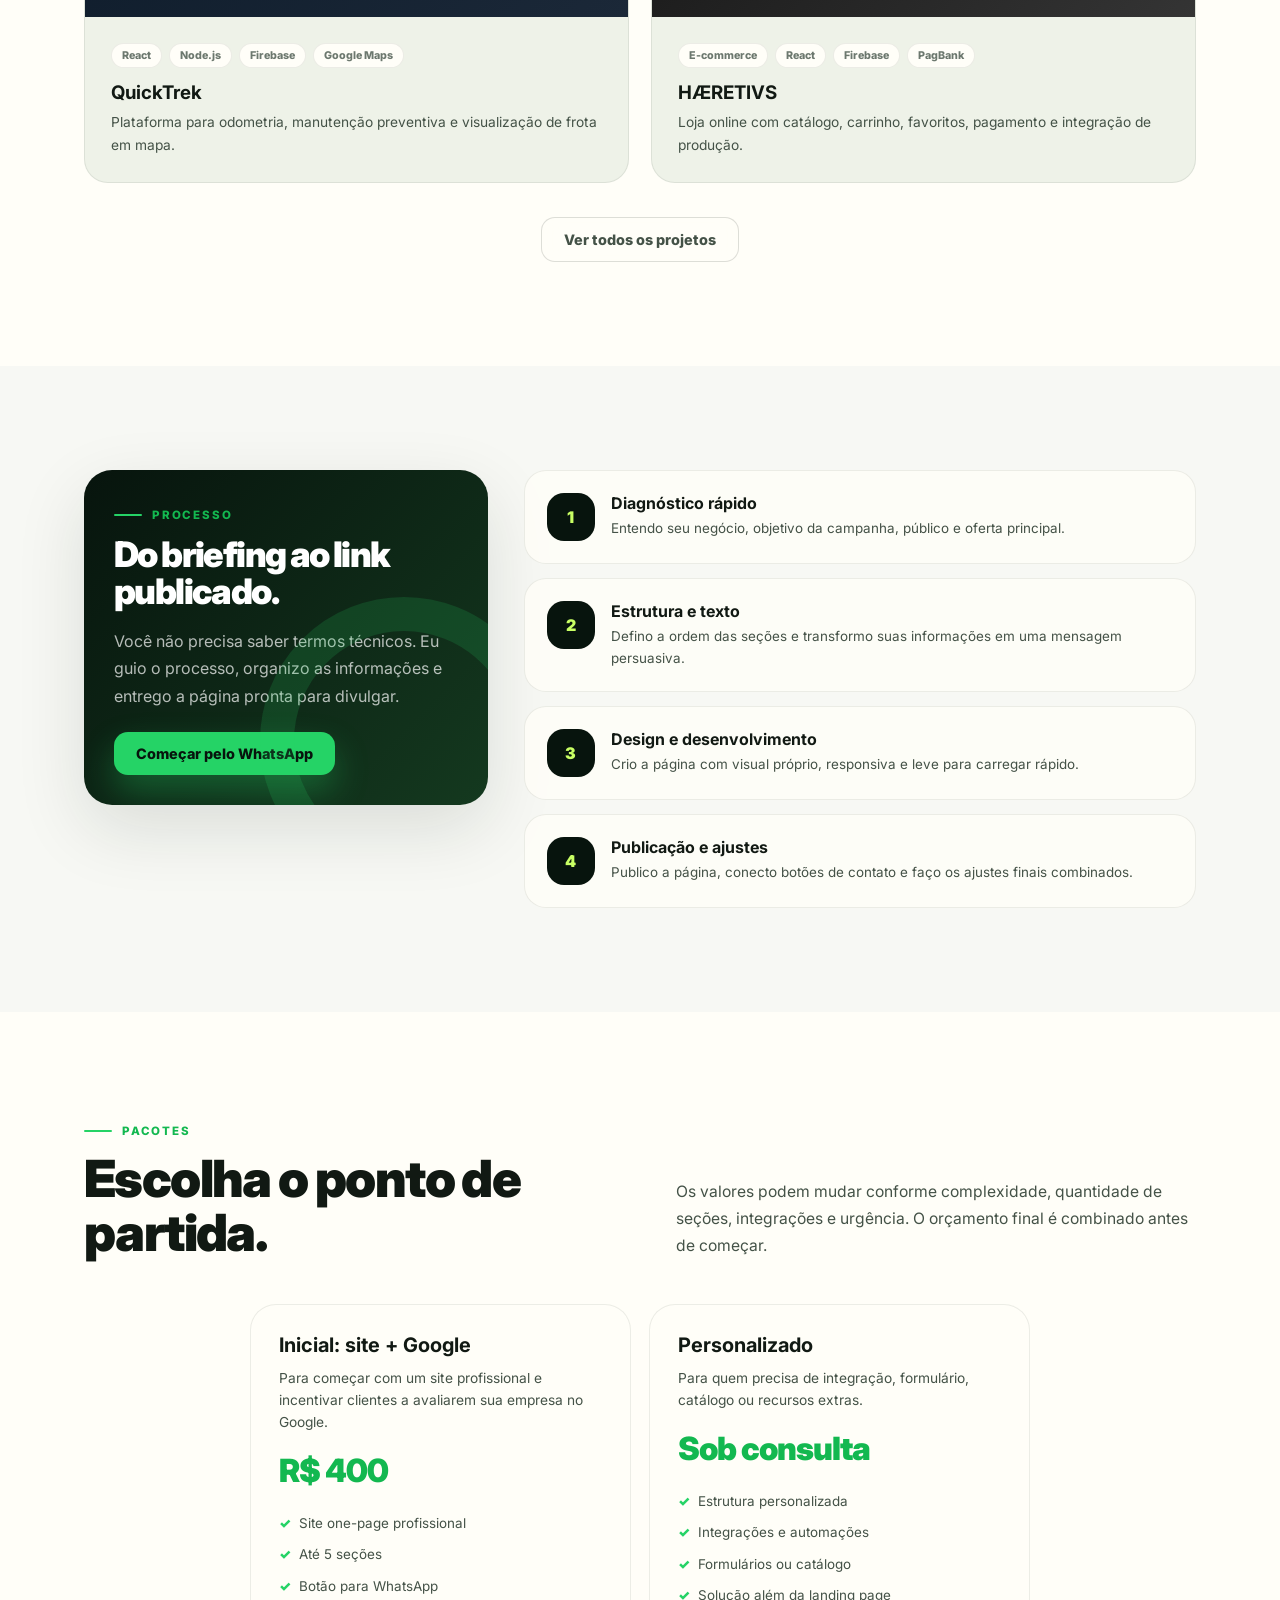
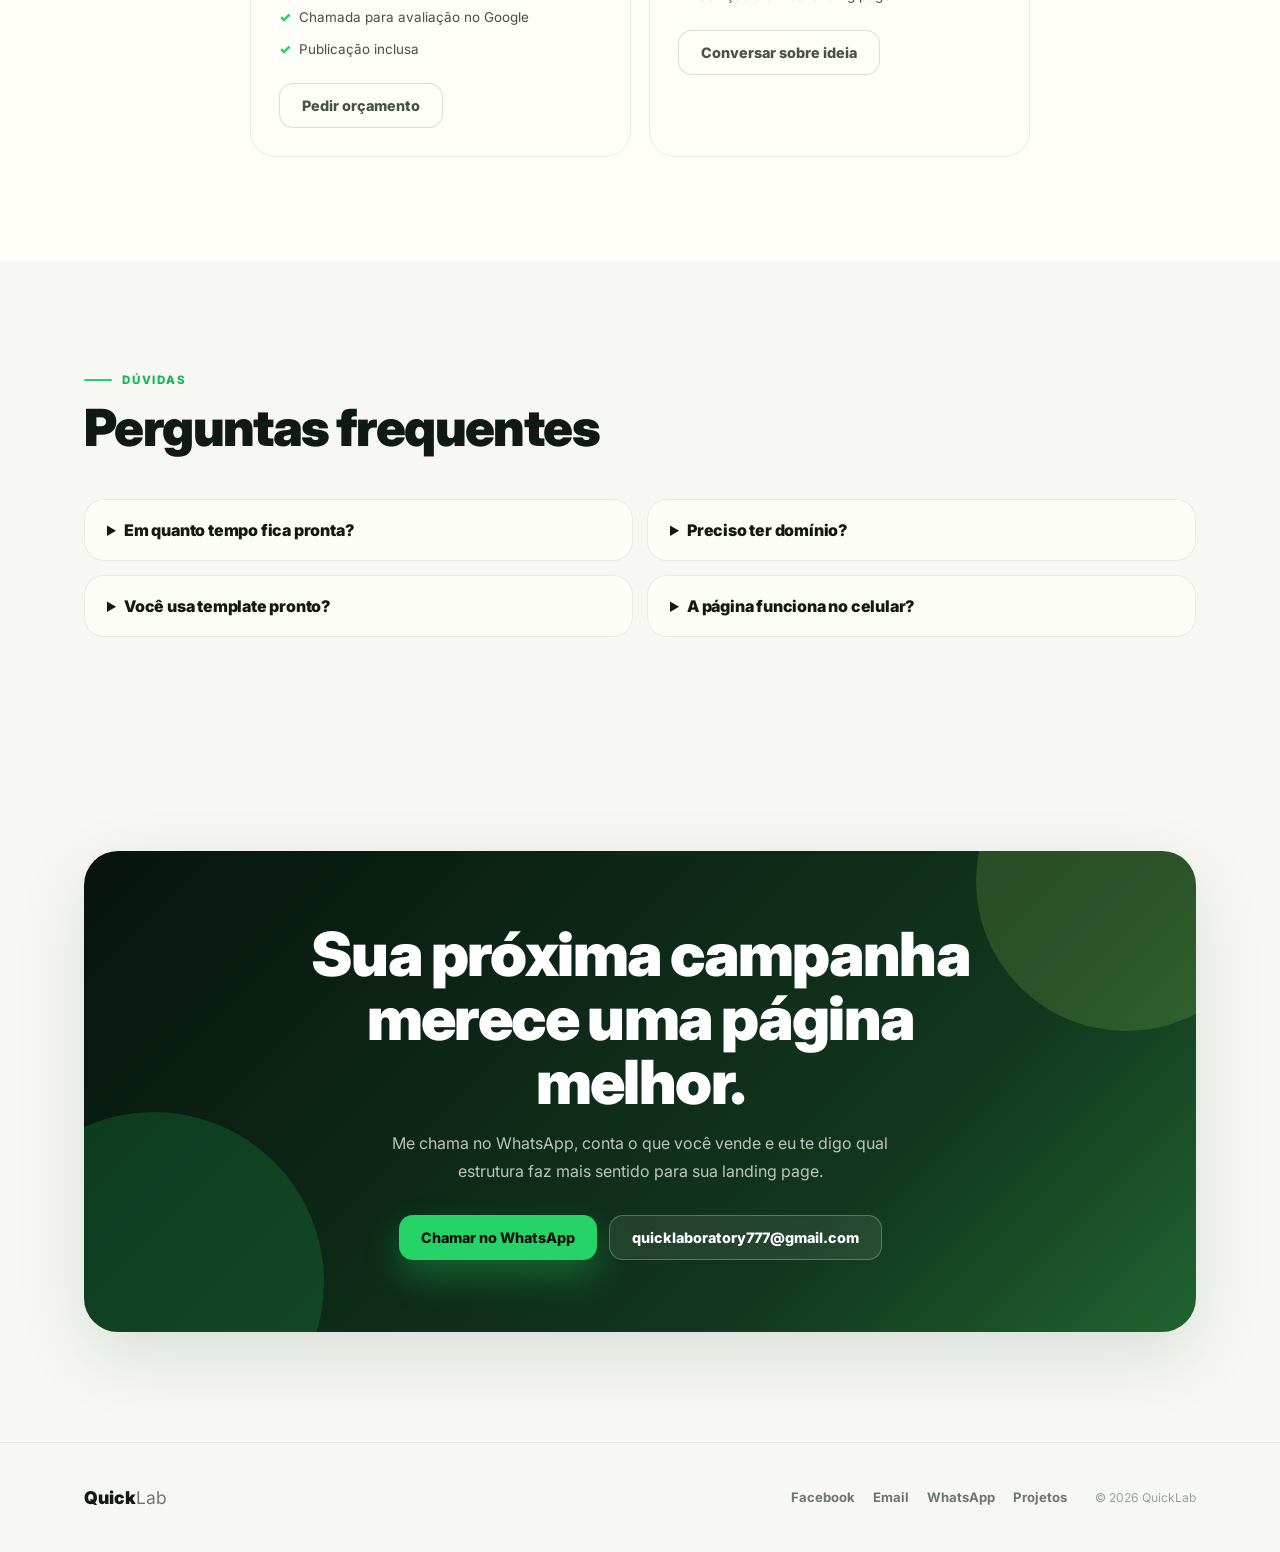
==== commit 0fda1ea2: "Improve landing page offer" ====
--- a/index.html
+++ b/index.html
@@ -3,500 +3,465 @@
 <head>
   <meta charset="UTF-8">
   <meta name="viewport" content="width=device-width, initial-scale=1.0">
-  <title>QuickLab — Criação de Sites e Aplicativos</title>
+  <meta name="description" content="QuickLab cria landing pages rápidas e persuasivas, com WhatsApp e chamada para avaliação no Google, para empresas que querem vender mais.">
+  <meta name="theme-color" content="#07140d">
+  <title>QuickLab - Landing Pages que Vendem</title>
   <link rel="icon" type="image/svg+xml" href="data:image/svg+xml,%3Csvg xmlns='http://www.w3.org/2000/svg' viewBox='0 0 100 100'%3E%3Crect width='100' height='100' rx='20' fill='%23000'/%3E%3Cpath d='M30 30 L50 20 L70 30 L70 60 Q50 80 30 60 Z' fill='none' stroke='%23fff' stroke-width='5' stroke-linejoin='round'/%3E%3C/svg%3E">
   <link rel="preconnect" href="https://fonts.googleapis.com">
   <link rel="preconnect" href="https://fonts.gstatic.com" crossorigin>
   <link href="https://fonts.googleapis.com/css2?family=Inter:wght@300;400;500;600;700;800;900&display=swap" rel="stylesheet">
   <style>
     :root{
-      --bg:#fafafa;--bg2:#fff;--bg3:#f5f5f5;--bg4:#f0f0f0;
-      --text:#1a1a1a;--text2:#555;--text3:#888;--text4:#aaa;--text5:#ccc;
-      --border:rgba(0,0,0,.06);--border2:rgba(0,0,0,.08);--border3:rgba(0,0,0,.12);
-      --nav-bg:rgba(250,250,250,.92);--card-shadow:rgba(0,0,0,.05);--card-shadow2:rgba(0,0,0,.07);
-      --accent:#25D366;--accent2:#1ebe5d;--accent-glow:rgba(37,211,102,.3);
+      --bg:#f7f8f4;--bg2:#fffef8;--bg3:#eef2e8;--bg4:#e2ebdc;
+      --text:#111913;--text2:#445247;--text3:#6c786e;--text4:#9aa49b;
+      --line:rgba(17,25,19,.08);--line2:rgba(17,25,19,.14);
+      --accent:#25d366;--accent2:#13b850;--accent3:#c8ff64;--ink:#07140d;
+      --card:rgba(255,254,248,.78);--glass:rgba(255,254,248,.66);--shadow:0 24px 70px rgba(15,35,21,.12);
+      --nav-bg:#f7f8f4;--topbar-h:36px;
     }
     .dark{
-      --bg:#0a0a0a;--bg2:#111;--bg3:#141414;--bg4:#1a1a1a;
-      --text:#e8e8e8;--text2:#999;--text3:#666;--text4:#555;--text5:#333;
-      --border:rgba(255,255,255,.06);--border2:rgba(255,255,255,.08);--border3:rgba(255,255,255,.12);
-      --nav-bg:rgba(10,10,10,.92);--card-shadow:rgba(0,0,0,.3);--card-shadow2:rgba(0,0,0,.2);
-      --accent:#25D366;--accent2:#1ebe5d;--accent-glow:rgba(37,211,102,.15);
+      --bg:#07100b;--bg2:#0d1811;--bg3:#132018;--bg4:#1c2b20;
+      --text:#f4fff6;--text2:#bfcec3;--text3:#8d9c91;--text4:#5e6c62;
+      --line:rgba(255,255,255,.08);--line2:rgba(255,255,255,.16);
+      --accent:#25d366;--accent2:#42ec7e;--accent3:#c8ff64;--ink:#07140d;
+      --card:rgba(13,24,17,.74);--glass:rgba(13,24,17,.64);--shadow:0 24px 70px rgba(0,0,0,.32);
+      --nav-bg:#07100b;--topbar-h:36px;
     }
     *{margin:0;padding:0;box-sizing:border-box}
     html{scroll-behavior:smooth}
-    body{font-family:'Inter',-apple-system,sans-serif;background:var(--bg);color:var(--text);overflow-x:hidden;-webkit-font-smoothing:antialiased;transition:background .6s,color .6s}
-    ::selection{background:var(--text);color:var(--bg)}
-    .container{max-width:1120px;margin:0 auto;padding:0 24px}
-    *{transition:background .5s,color .5s,border-color .5s,box-shadow .5s,transform .3s}
-
-    @keyframes pulse{0%,100%{box-shadow:0 0 0 0 rgba(37,211,102,.4)}70%{box-shadow:0 0 0 14px rgba(37,211,102,0)}}
-    @keyframes marquee{0%{transform:translateX(0)}100%{transform:translateX(-50%)}}
-    @keyframes colorCycle{0%{background-position:0% 50%}50%{background-position:100% 50%}100%{background-position:0% 50%}}
-
-    .reveal{opacity:0;transform:translateY(28px);transition:opacity .6s cubic-bezier(.16,1,.3,1),transform .6s cubic-bezier(.16,1,.3,1)}
+    body{font-family:'Inter',-apple-system,BlinkMacSystemFont,'Segoe UI',sans-serif;background:var(--bg);color:var(--text);overflow-x:hidden;-webkit-font-smoothing:antialiased;transition:background .4s,color .4s}
+    body::before{content:'';position:fixed;inset:0;z-index:-2;background:radial-gradient(circle at 12% 10%,rgba(37,211,102,.2),transparent 34%),radial-gradient(circle at 86% 8%,rgba(200,255,100,.2),transparent 32%),linear-gradient(180deg,var(--bg),var(--bg3));pointer-events:none}
+    body::after{content:'';position:fixed;inset:0;z-index:-1;background-image:linear-gradient(rgba(17,25,19,.04) 1px,transparent 1px),linear-gradient(90deg,rgba(17,25,19,.04) 1px,transparent 1px);background-size:56px 56px;mask-image:linear-gradient(to bottom,rgba(0,0,0,.75),transparent 72%);pointer-events:none}
+    ::selection{background:var(--accent);color:var(--ink)}
+    a{color:inherit}
+    .container{max-width:1160px;margin:0 auto;padding:0 24px}
+    .eyebrow{display:inline-flex;align-items:center;gap:10px;color:var(--accent2);font-size:.72rem;font-weight:800;letter-spacing:1.8px;text-transform:uppercase;margin-bottom:14px}
+    .eyebrow::before{content:'';width:28px;height:2px;border-radius:99px;background:var(--accent)}
+    .reveal{opacity:0;transform:translateY(26px);transition:opacity .65s cubic-bezier(.16,1,.3,1),transform .65s cubic-bezier(.16,1,.3,1)}
     .reveal.visible{opacity:1;transform:translateY(0)}
     .reveal-d1{transition-delay:.08s}.reveal-d2{transition-delay:.16s}.reveal-d3{transition-delay:.24s}.reveal-d4{transition-delay:.32s}
-
-    /* TOPBAR */
-    .topbar{position:fixed;top:0;left:0;right:0;z-index:200;background:var(--accent);padding:8px 0;font-size:.75rem;font-weight:600;color:#fff;text-align:center;transition:all .4s}
-    .topbar a{color:#fff;text-decoration:underline;text-underline-offset:2px}
-    .topbar a:hover{opacity:.85}
-
-    /* THEME TOGGLE */
-    .theme-toggle{width:38px;height:38px;border-radius:12px;border:1px solid var(--border2);background:var(--bg2);cursor:pointer;display:flex;align-items:center;justify-content:center;font-size:1rem;transition:all .4s cubic-bezier(.16,1,.3,1);flex-shrink:0}
-    .theme-toggle:hover{transform:rotate(15deg) scale(1.1);border-color:var(--border3);box-shadow:0 4px 16px var(--card-shadow)}
-    .theme-toggle .icon{transition:transform .4s cubic-bezier(.16,1,.3,1)}
-
-    /* NAV */
-    nav{position:fixed;top:32px;left:0;right:0;z-index:100;padding:16px 0;transition:all .4s;background:transparent}
-    nav.solid{background:var(--nav-bg);backdrop-filter:blur(24px);-webkit-backdrop-filter:blur(24px);border-bottom:1px solid var(--border)}
-    nav .container{display:flex;align-items:center;justify-content:space-between}
-    nav .logo{font-size:1.2rem;font-weight:800;color:var(--text);text-decoration:none;letter-spacing:-.4px}
-    nav .logo b{font-weight:300;color:var(--text3)}
-    nav .links{display:flex;align-items:center;gap:20px}
-    nav .links a{color:var(--text2);text-decoration:none;font-size:.82rem;font-weight:500;transition:color .3s}
-    nav .links a:hover{color:var(--text)}
-    nav .links .btn-nav{background:var(--text);color:var(--bg);padding:9px 22px;border-radius:8px;font-weight:600}
-    nav .links .btn-nav:hover{transform:translateY(-1px);box-shadow:0 4px 16px var(--card-shadow)}
-
-    /* HERO */
-    .hero{min-height:100vh;display:flex;align-items:center;position:relative;overflow:hidden;padding-top:32px}
-    .hero::before{content:'';position:absolute;top:-50%;right:-20%;width:700px;height:700px;border-radius:50%;background:radial-gradient(circle,var(--accent-glow),transparent 70%);filter:blur(60px);pointer-events:none;animation:colorCycle 12s ease infinite;background-size:200% 200%}
-    .hero-grid{display:grid;grid-template-columns:1fr 1fr;gap:80px;align-items:center;position:relative;z-index:1}
-    .hero-tag{display:inline-flex;align-items:center;gap:8px;padding:6px 16px;border-radius:100px;border:1px solid var(--border2);font-size:.7rem;font-weight:600;color:var(--text3);letter-spacing:.5px;text-transform:uppercase;margin-bottom:28px}
-    .hero-tag .dot{width:6px;height:6px;border-radius:50%;background:var(--accent);animation:pulse 2s infinite}
-    .hero h1{font-size:3.2rem;font-weight:800;line-height:1.15;letter-spacing:-1.2px;margin-bottom:20px}
-    .hero h1 strong{position:relative}
-    .hero h1 strong::after{content:'';position:absolute;bottom:2px;left:0;width:100%;height:8px;background:var(--accent);opacity:.2;border-radius:4px}
-    .hero p.sub{font-size:1.05rem;color:var(--text2);line-height:1.75;max-width:460px;margin-bottom:12px}
-    .hero-price{display:inline-flex;align-items:center;gap:8px;padding:8px 18px;border-radius:10px;background:var(--bg3);border:1px solid var(--border);font-size:.82rem;font-weight:700;color:var(--text);margin-bottom:32px}
-    .hero-price span{color:var(--accent);font-size:1.1rem}
-    .hero-btns{display:flex;gap:12px;flex-wrap:wrap}
-
-    .btn{display:inline-flex;align-items:center;gap:8px;padding:12px 28px;border-radius:10px;font-weight:600;font-size:.88rem;text-decoration:none;border:none;cursor:pointer;transition:all .3s cubic-bezier(.16,1,.3,1);position:relative;overflow:hidden}
+    @keyframes pulse{0%,100%{box-shadow:0 0 0 0 rgba(37,211,102,.4)}70%{box-shadow:0 0 0 12px rgba(37,211,102,0)}}
+    @keyframes float{0%,100%{transform:translateY(0)}50%{transform:translateY(-12px)}}
+    @keyframes ticker{from{transform:translateX(0)}to{transform:translateX(-50%)}}
+
+    .topbar{position:fixed;top:0;left:0;right:0;z-index:220;height:var(--topbar-h);display:block;background:linear-gradient(90deg,var(--ink),#12331f);color:#fff;text-align:center;font-size:.76rem;font-weight:700;line-height:var(--topbar-h);padding:0 16px;border-bottom:1px solid rgba(255,255,255,.1);white-space:nowrap;overflow:hidden;text-overflow:ellipsis}
+    .topbar a{color:var(--accent3);text-underline-offset:3px}
+    nav{position:fixed;top:var(--topbar-h);left:0;right:0;z-index:200;padding:16px 0;background:var(--nav-bg);backdrop-filter:blur(22px);-webkit-backdrop-filter:blur(22px);border-bottom:1px solid var(--line);transition:box-shadow .3s}
+    nav.solid{box-shadow:0 10px 30px rgba(0,0,0,.05)}
+    nav .container{display:flex;align-items:center;justify-content:space-between;gap:18px}
+    .logo{display:flex;align-items:center;gap:10px;text-decoration:none;font-size:1.16rem;font-weight:900;letter-spacing:-.5px;color:var(--text)}
+    .logo-mark{width:34px;height:34px;border-radius:11px;background:var(--ink);color:#fff;display:grid;place-items:center;box-shadow:0 12px 28px rgba(37,211,102,.2);position:relative;overflow:hidden}
+    .logo-mark::after{content:'';width:14px;height:14px;border:2px solid var(--accent);border-radius:5px;transform:rotate(45deg)}
+    .logo b{font-weight:400;color:var(--text3)}
+    .links{display:flex;align-items:center;gap:20px}
+    .links a{color:var(--text2);text-decoration:none;font-size:.84rem;font-weight:700;transition:color .25s,transform .25s}
+    .links a:hover{color:var(--text);transform:translateY(-1px)}
+    .theme-toggle{width:39px;height:39px;border:1px solid var(--line2);border-radius:14px;background:var(--glass);color:var(--text);cursor:pointer;display:grid;place-items:center;font-size:1rem;backdrop-filter:blur(10px);transition:transform .25s,border-color .25s}
+    .theme-toggle:hover{transform:rotate(10deg) scale(1.05);border-color:var(--accent)}
+    .btn{display:inline-flex;align-items:center;justify-content:center;gap:9px;border:0;border-radius:14px;padding:13px 22px;font-size:.9rem;font-weight:800;text-decoration:none;cursor:pointer;transition:transform .25s,box-shadow .25s,background .25s,border-color .25s,color .25s;white-space:nowrap}
+    .btn-primary{background:var(--accent);color:var(--ink);box-shadow:0 16px 34px rgba(37,211,102,.32)}
+    .btn-primary:hover{background:var(--accent2);transform:translateY(-2px);box-shadow:0 20px 42px rgba(37,211,102,.38)}
     .btn-dark{background:var(--text);color:var(--bg)}
-    .btn-dark:hover{transform:translateY(-2px);box-shadow:0 8px 24px var(--card-shadow)}
-    .btn-ghost{background:transparent;color:var(--text2);border:1px solid var(--border3)}
-    .btn-ghost:hover{border-color:var(--text);color:var(--text);transform:translateY(-2px)}
-    .btn-wpp{background:var(--accent);color:#fff}
-    .btn-wpp:hover{background:var(--accent2);transform:translateY(-2px);box-shadow:0 8px 24px var(--accent-glow)}
-    .btn-sm{padding:8px 18px;font-size:.8rem}
-
-    .hero-card{background:var(--bg2);border:1px solid var(--border);border-radius:20px;padding:40px;position:relative}
-    .hero-card:hover{transform:translateY(-4px);box-shadow:0 24px 56px var(--card-shadow)}
-    .hero-card .screen{background:var(--text);border-radius:12px;height:180px;display:flex;flex-direction:column;align-items:center;justify-content:center;color:var(--bg);margin-bottom:24px;position:relative;overflow:hidden}
-    .hero-card .screen::before{content:'';position:absolute;top:0;left:0;right:0;height:28px;background:rgba(0,0,0,.3)}
-    .hero-card .screen .dots{position:absolute;top:9px;left:12px;display:flex;gap:5px}
-    .hero-card .screen .dots span{width:8px;height:8px;border-radius:50%}
-    .hero-card .screen .dots span:nth-child(1){background:#ff5f57}
-    .hero-card .screen .dots span:nth-child(2){background:#febc2e}
-    .hero-card .screen .dots span:nth-child(3){background:#28c840}
-    .hero-card .screen .mock{margin-top:20px;font-size:1.4rem;font-weight:700;letter-spacing:-.5px}
-    .hero-card .screen .submock{font-size:.7rem;color:var(--text3);margin-top:4px}
-    .hero-card .meta{display:flex;gap:24px}
-    .hero-card .meta-item{text-align:center;flex:1}
-    .hero-card .meta-item .val{font-size:1.4rem;font-weight:800;letter-spacing:-.5px}
-    .hero-card .meta-item .label{font-size:.7rem;color:var(--text3);margin-top:2px}
-
-    /* MARQUEE */
-    .marquee{padding:40px 0;border-top:1px solid var(--border);border-bottom:1px solid var(--border);overflow:hidden;background:var(--bg2)}
-    .marquee-inner{display:flex;width:200%;animation:marquee 20s linear infinite}
-    .marquee-item{flex:1;display:flex;align-items:center;justify-content:center;gap:12px;padding:0 32px;white-space:nowrap;color:var(--text4);font-size:.85rem;font-weight:600;letter-spacing:1px;text-transform:uppercase}
-    .marquee-item .sep{color:var(--text5)}
-
-    /* SECTIONS */
-    section{padding:100px 0}
-    .section-tag{font-size:.65rem;font-weight:700;letter-spacing:2px;text-transform:uppercase;color:var(--text4);margin-bottom:14px;display:flex;align-items:center;gap:10px}
-    .section-tag::before{content:'';width:20px;height:2px;background:var(--text);border-radius:1px}
-    section h2{font-size:2.2rem;font-weight:800;letter-spacing:-.8px;line-height:1.25;margin-bottom:14px}
-    section .lead{color:var(--text2);font-size:.95rem;line-height:1.7;max-width:520px}
-
-    /* PORTFOLIO */
+    .btn-dark:hover{transform:translateY(-2px);box-shadow:var(--shadow)}
+    .btn-ghost{border:1px solid var(--line2);color:var(--text2);background:var(--glass);backdrop-filter:blur(10px)}
+    .btn-ghost:hover{border-color:var(--accent);color:var(--text);transform:translateY(-2px)}
+    .btn-nav{background:var(--text);color:var(--bg)!important;padding:10px 18px;border-radius:13px}
+
+    .hero{min-height:100vh;display:flex;align-items:center;padding:145px 0 88px;position:relative;overflow:hidden}
+    .hero-grid{display:grid;grid-template-columns:minmax(0,1.02fr) minmax(340px,.88fr);align-items:center;gap:62px}
+    .availability{display:inline-flex;align-items:center;gap:10px;padding:8px 14px;border:1px solid var(--line2);border-radius:999px;background:var(--glass);backdrop-filter:blur(14px);color:var(--text2);font-size:.78rem;font-weight:800;margin-bottom:24px}
+    .availability span{width:8px;height:8px;border-radius:50%;background:var(--accent);animation:pulse 2s infinite}
+    .hero h1{font-size:clamp(2.55rem,7vw,5.45rem);line-height:.96;letter-spacing:-3.4px;font-weight:900;margin-bottom:24px;max-width:760px}
+    .hero h1 strong{display:inline-block;color:transparent;background:linear-gradient(90deg,var(--accent),var(--accent3));-webkit-background-clip:text;background-clip:text}
+    .hero .sub{font-size:1.08rem;line-height:1.75;color:var(--text2);max-width:610px;margin-bottom:26px}
+    .hero-actions{display:flex;gap:12px;flex-wrap:wrap;margin-bottom:28px}
+    .proof-row{display:flex;gap:10px;flex-wrap:wrap}
+    .proof-pill{padding:9px 12px;border-radius:12px;background:rgba(255,255,255,.44);border:1px solid var(--line);color:var(--text3);font-size:.78rem;font-weight:700}
+    .dark .proof-pill{background:rgba(255,255,255,.04)}
+
+    .hero-showcase{position:relative;min-height:540px;display:flex;align-items:center;justify-content:center}
+    .browser-card{width:100%;max-width:470px;border-radius:28px;background:linear-gradient(180deg,var(--card),rgba(255,255,255,.5));border:1px solid var(--line2);box-shadow:var(--shadow);overflow:hidden;backdrop-filter:blur(22px);animation:float 7s ease-in-out infinite}
+    .dark .browser-card{background:linear-gradient(180deg,var(--card),rgba(13,24,17,.42))}
+    .browser-top{height:46px;display:flex;align-items:center;gap:7px;padding:0 18px;border-bottom:1px solid var(--line)}
+    .browser-top span{width:10px;height:10px;border-radius:50%;background:var(--line2)}
+    .browser-top span:nth-child(1){background:#ff5f57}.browser-top span:nth-child(2){background:#febc2e}.browser-top span:nth-child(3){background:#28c840}
+    .mini-page{padding:24px}
+    .mini-hero{border-radius:22px;background:linear-gradient(135deg,#07140d,#174525 62%,#25d366);padding:32px 26px;color:#fff;min-height:250px;position:relative;overflow:hidden}
+    .mini-hero::after{content:'';position:absolute;right:-34px;bottom:-34px;width:150px;height:150px;border-radius:50%;border:28px solid rgba(200,255,100,.18)}
+    .mini-label{display:inline-flex;padding:7px 11px;border-radius:99px;background:rgba(255,255,255,.14);font-size:.66rem;font-weight:800;text-transform:uppercase;letter-spacing:1px;margin-bottom:30px}
+    .mini-title{font-size:2.05rem;line-height:.98;letter-spacing:-1.2px;font-weight:900;max-width:300px;margin-bottom:14px}
+    .mini-copy{color:rgba(255,255,255,.76);font-size:.8rem;line-height:1.5;max-width:250px;margin-bottom:22px}
+    .mini-button{display:inline-flex;background:var(--accent3);color:#0d180f;font-size:.76rem;font-weight:900;padding:10px 14px;border-radius:12px}
+    .mini-blocks{display:grid;grid-template-columns:1fr 1fr;gap:12px;margin-top:14px}
+    .mini-block{height:92px;border:1px solid var(--line);border-radius:18px;background:var(--bg2);padding:16px}
+    .mini-block b{display:block;font-size:1.3rem;margin-bottom:4px}.mini-block small{color:var(--text3);font-weight:700}
+    .floating-note{position:absolute;right:0;top:58px;width:190px;background:var(--bg2);border:1px solid var(--line2);border-radius:18px;padding:16px;box-shadow:0 20px 44px rgba(0,0,0,.12)}
+    .floating-note b{display:block;font-size:.84rem;margin-bottom:5px}.floating-note p{color:var(--text3);font-size:.72rem;line-height:1.45}
+    .floating-price{position:absolute;left:0;bottom:70px;background:var(--ink);color:#fff;border-radius:20px;padding:18px 20px;box-shadow:0 18px 40px rgba(0,0,0,.24)}
+    .floating-price small{display:block;color:rgba(255,255,255,.58);font-weight:700;margin-bottom:4px}.floating-price b{font-size:1.5rem;color:var(--accent3)}
+
+    .ticker{background:var(--ink);color:#fff;border-top:1px solid rgba(255,255,255,.08);border-bottom:1px solid rgba(255,255,255,.08);overflow:hidden;white-space:nowrap}
+    .ticker-track{display:flex;width:max-content;animation:ticker 24s linear infinite}
+    .ticker span{display:inline-flex;align-items:center;gap:20px;padding:18px 24px;color:rgba(255,255,255,.72);font-size:.78rem;font-weight:900;letter-spacing:1.3px;text-transform:uppercase}
+    .ticker i{width:6px;height:6px;border-radius:50%;background:var(--accent);display:inline-block}
+
+    section{padding:104px 0}
+    .section-head{display:flex;align-items:end;justify-content:space-between;gap:32px;margin-bottom:44px}
+    .section-head h2,section h2{font-size:clamp(2rem,4vw,3.2rem);line-height:1.05;letter-spacing:-1.6px;font-weight:900}
+    .section-head p,.lead{color:var(--text2);line-height:1.72;font-size:.98rem;max-width:520px}
+
+    #oferta{background:linear-gradient(180deg,transparent,rgba(255,255,255,.35))}
+    .offer-grid{display:grid;grid-template-columns:1.05fr .95fr;gap:22px;align-items:stretch}
+    .offer-card{border:1px solid var(--line);border-radius:26px;background:var(--card);padding:32px;box-shadow:0 16px 50px rgba(15,35,21,.08);backdrop-filter:blur(16px)}
+    .offer-card.featured{background:var(--ink);color:#fff;position:relative;overflow:hidden}
+    .offer-card.featured::before{content:'';position:absolute;right:-80px;top:-80px;width:260px;height:260px;border-radius:50%;background:rgba(37,211,102,.18)}
+    .offer-card h3{font-size:1.4rem;letter-spacing:-.6px;margin-bottom:10px;position:relative}
+    .offer-card p{color:var(--text2);line-height:1.7;font-size:.92rem;position:relative}
+    .offer-card.featured p{color:rgba(255,255,255,.72)}
+    .deliverables{display:grid;grid-template-columns:repeat(2,1fr);gap:12px;margin-top:28px;position:relative}
+    .deliverables li{list-style:none;padding:14px;border:1px solid var(--line);border-radius:16px;background:rgba(255,255,255,.45);color:var(--text2);font-size:.84rem;font-weight:700}
+    .offer-card.featured .deliverables li{background:rgba(255,255,255,.08);border-color:rgba(255,255,255,.12);color:rgba(255,255,255,.82)}
+    .price-box{margin-top:30px;padding:24px;border-radius:22px;background:rgba(255,255,255,.09);border:1px solid rgba(255,255,255,.12);position:relative}
+    .price-box small{display:block;color:rgba(255,255,255,.6);font-weight:800;text-transform:uppercase;letter-spacing:1.2px;margin-bottom:5px}
+    .price-box .price{font-size:2.3rem;font-weight:900;color:var(--accent3);letter-spacing:-1px;margin-bottom:14px}
+    .price-box .btn{width:100%}
+
+    .benefit-grid{display:grid;grid-template-columns:repeat(3,1fr);gap:18px}
+    .benefit{padding:28px;border:1px solid var(--line);border-radius:24px;background:var(--card);transition:transform .25s,border-color .25s,box-shadow .25s}
+    .benefit:hover{transform:translateY(-5px);border-color:var(--line2);box-shadow:var(--shadow)}
+    .benefit .icon{width:46px;height:46px;border-radius:15px;background:var(--ink);color:var(--accent3);display:grid;place-items:center;font-weight:900;margin-bottom:18px}
+    .benefit h3{font-size:1.05rem;margin-bottom:9px;letter-spacing:-.3px}.benefit p{color:var(--text2);font-size:.86rem;line-height:1.65}
+
     #portfolio{background:var(--bg2)}
-    .portfolio-grid{display:grid;grid-template-columns:repeat(2,1fr);gap:20px;margin-top:48px}
-    .portfolio-card{display:block;background:var(--bg3);border:1px solid var(--border);border-radius:16px;overflow:hidden;transition:all .4s cubic-bezier(.16,1,.3,1);cursor:pointer;text-decoration:none;color:inherit}
-    .portfolio-card:hover{transform:translateY(-4px);box-shadow:0 24px 56px var(--card-shadow2);border-color:var(--border3)}
-    .portfolio-card .thumb{height:220px;background:var(--text);display:flex;align-items:center;justify-content:center;position:relative;overflow:hidden;flex-direction:column;gap:6px}
-    .portfolio-card .thumb .overlay{position:absolute;inset:0;background:rgba(0,0,0,.6);display:flex;align-items:center;justify-content:center;opacity:0;transition:opacity .4s}
-    .portfolio-card:hover .thumb .overlay{opacity:1}
-    .portfolio-card .thumb .overlay span{color:#fff;font-size:.85rem;font-weight:600;border:1px solid rgba(255,255,255,.3);padding:8px 20px;border-radius:8px}
-    .portfolio-card .thumb .mock-text{font-size:2rem;font-weight:800;color:#fff;letter-spacing:-.5px}
-    .portfolio-card .thumb .mock-sub{font-size:.7rem;color:rgba(255,255,255,.4)}
-    .portfolio-card .info{padding:24px 28px}
-    .portfolio-card .info .tags{display:flex;gap:6px;margin-bottom:12px;flex-wrap:wrap}
-    .portfolio-card .info .tags span{padding:3px 10px;border-radius:6px;font-size:.65rem;font-weight:600;background:var(--bg4);color:var(--text3)}
-    .portfolio-card .info h3{font-size:1.1rem;font-weight:700;margin-bottom:6px}
-    .portfolio-card .info p{color:var(--text2);font-size:.82rem;line-height:1.6}
-    .portfolio-more{text-align:center;margin-top:40px}
-    .portfolio-more a{color:var(--text2);text-decoration:none;font-size:.88rem;font-weight:600;border-bottom:1px solid var(--border3);padding-bottom:2px;transition:all .3s}
-    .portfolio-more a:hover{color:var(--text);border-color:var(--text)}
-
-    /* ABOUT */
-    #sobre{background:var(--bg)}
-    .about-grid{display:grid;grid-template-columns:280px 1fr;gap:60px;align-items:center;margin-top:48px}
-    .about-photo{width:280px;height:320px;border-radius:20px;background:var(--bg3);border:1px solid var(--border);display:flex;align-items:center;justify-content:center;flex-direction:column;gap:12px;overflow:hidden;position:relative}
-    .about-photo .avatar{width:100px;height:100px;border-radius:50%;background:var(--bg4);display:flex;align-items:center;justify-content:center;font-size:2.5rem;border:3px solid var(--border2)}
-    .about-photo .name{font-size:1.1rem;font-weight:700}
-    .about-photo .role{font-size:.8rem;color:var(--text3)}
-    .about-text h3{font-size:1.5rem;font-weight:700;margin-bottom:16px}
-    .about-text p{color:var(--text2);font-size:.92rem;line-height:1.8;margin-bottom:12px}
-    .about-text .about-tags{display:flex;gap:8px;margin-top:20px;flex-wrap:wrap}
-    .about-text .about-tags span{padding:6px 14px;border-radius:8px;font-size:.75rem;font-weight:600;background:var(--bg3);border:1px solid var(--border);color:var(--text2)}
-
-    /* APPS HIGHLIGHT */
-    #apps{background:var(--bg2);position:relative;overflow:hidden}
-    #apps::before{content:'';position:absolute;top:-40%;right:-10%;width:400px;height:400px;border-radius:50%;background:radial-gradient(circle,var(--accent-glow),transparent 70%);filter:blur(80px);pointer-events:none;opacity:.4}
-    .apps-grid{display:grid;grid-template-columns:1fr 1fr;gap:40px;align-items:center;margin-top:48px}
-    .apps-text h3{font-size:1.5rem;font-weight:700;margin-bottom:16px}
-    .apps-text p{color:var(--text2);font-size:.92rem;line-height:1.8;margin-bottom:12px}
-    .apps-list{display:flex;flex-direction:column;gap:12px;margin-top:20px}
-    .apps-list .app-item{display:flex;align-items:center;gap:12px;padding:12px 16px;border-radius:12px;background:var(--bg3);border:1px solid var(--border);transition:all .3s}
-    .apps-list .app-item:hover{border-color:var(--border3);transform:translateX(4px)}
-    .apps-list .app-item .app-icon{width:36px;height:36px;border-radius:8px;background:var(--bg4);display:flex;align-items:center;justify-content:center;font-size:1rem;flex-shrink:0}
-    .apps-list .app-item .app-name{font-size:.88rem;font-weight:600}
-    .apps-list .app-item .app-desc{font-size:.75rem;color:var(--text3)}
-    .apps-mock{background:var(--bg3);border:1px solid var(--border);border-radius:20px;padding:40px;display:flex;align-items:center;justify-content:center;position:relative;min-height:320px}
-    .apps-mock .phone{width:180px;height:320px;background:var(--text);border-radius:24px;padding:8px;position:relative;z-index:1}
-    .apps-mock .phone .screen{background:var(--bg2);border-radius:18px;width:100%;height:100%;display:flex;flex-direction:column;align-items:center;justify-content:center;gap:8px}
-    .apps-mock .phone .screen .mock-icon{font-size:2rem}
-    .apps-mock .phone .screen .mock-text{font-size:.7rem;font-weight:600;color:var(--text3)}
-    .apps-mock .phone .notch{position:absolute;top:8px;left:50%;transform:translateX(-50%);width:60px;height:6px;background:var(--bg4);border-radius:3px}
-
-    /* SERVICES */
-    #servicos{background:var(--bg)}
-    .svc-grid{display:grid;grid-template-columns:repeat(3,1fr);gap:16px;margin-top:48px}
-    .svc-card{background:var(--bg2);border:1px solid var(--border);border-radius:16px;padding:36px 28px;text-align:center;transition:all .4s}
-    .svc-card:hover{border-color:var(--border3);transform:translateY(-3px);box-shadow:0 16px 40px var(--card-shadow)}
-    .svc-card .svc-icon{width:52px;height:52px;border-radius:14px;background:var(--bg3);display:flex;align-items:center;justify-content:center;font-size:1.4rem;margin:0 auto 20px}
-    .svc-card:hover .svc-icon{background:var(--text);color:var(--bg);transform:scale(1.1) rotate(5deg)}
-    .svc-card h3{font-size:1rem;font-weight:700;margin-bottom:8px}
-    .svc-card p{color:var(--text2);font-size:.82rem;line-height:1.65}
-    .svc-card .price{margin-top:16px;font-size:.85rem;font-weight:700;color:var(--accent)}
-
-    /* PROCESS */
-    #processo{position:relative}
-    .proc-grid{display:grid;grid-template-columns:repeat(4,1fr);gap:16px;margin-top:48px}
-    .proc-step{text-align:center;padding:32px 16px;background:var(--bg2);border:1px solid var(--border);border-radius:14px;transition:all .4s}
-    .proc-step:hover{border-color:var(--border3);transform:translateY(-3px);box-shadow:0 16px 40px var(--card-shadow)}
-    .proc-step .num{width:40px;height:40px;border-radius:50%;background:var(--bg3);display:flex;align-items:center;justify-content:center;margin:0 auto 14px;font-weight:700;font-size:.8rem;color:var(--text3)}
-    .proc-step:hover .num{background:var(--text);color:var(--bg);transform:scale(1.1)}
-    .proc-step h4{font-size:.9rem;font-weight:700;margin-bottom:6px}
-    .proc-step p{color:var(--text3);font-size:.75rem;line-height:1.6}
-
-    /* STATS */
-    .stats{display:grid;grid-template-columns:repeat(4,1fr);gap:20px;margin-top:48px}
-    .stat-card{text-align:center;padding:32px 16px;background:var(--bg2);border:1px solid var(--border);border-radius:14px}
-    .stat-card:hover{transform:translateY(-2px);box-shadow:0 8px 24px var(--card-shadow)}
-    .stat-card .num{font-size:2rem;font-weight:800;letter-spacing:-.5px;margin-bottom:4px}
-    .stat-card .label{font-size:.75rem;color:var(--text3);font-weight:500}
-
-    /* DIFFERENTIALS */
-    #diferenciais{background:var(--bg)}
-    .diff-grid{display:grid;grid-template-columns:repeat(2,1fr);gap:20px;margin-top:48px}
-    .diff-item{display:flex;gap:16px;padding:24px;border-radius:14px;background:var(--bg3);border:1px solid var(--border);transition:all .4s}
-    .diff-item:hover{background:var(--bg2);border-color:var(--border3);transform:translateY(-2px);box-shadow:0 8px 24px var(--card-shadow)}
-    .diff-item .check{width:32px;height:32px;border-radius:50%;background:var(--bg4);display:flex;align-items:center;justify-content:center;flex-shrink:0;font-size:.7rem;color:var(--text2)}
-    .diff-item:hover .check{background:var(--text);color:var(--bg);transform:scale(1.1)}
-    .diff-item h4{font-size:.9rem;font-weight:700;margin-bottom:4px}
-    .diff-item p{color:var(--text3);font-size:.8rem;line-height:1.6}
-
-    /* CTA */
-    .cta{text-align:center;position:relative}
-    .cta-box{background:var(--bg2);border:1px solid var(--border);border-radius:20px;padding:60px 40px;position:relative;overflow:hidden}
-    .cta-box::before{content:'';position:absolute;top:-60%;left:-60%;width:220%;height:220%;background:radial-gradient(ellipse,var(--accent-glow),transparent 60%);pointer-events:none;opacity:.5}
-    .cta-box:hover::before{opacity:.8}
-    .cta-box h2{font-size:2.4rem;margin-bottom:12px;position:relative}
-    .cta-box p{color:var(--text2);font-size:.95rem;margin:0 auto 36px;max-width:420px;position:relative}
-    .cta-btns{display:flex;gap:12px;justify-content:center;flex-wrap:wrap;position:relative}
-
-    /* FOOTER */
-    footer{border-top:1px solid var(--border);padding:48px 0}
-    footer .footer-grid{display:grid;grid-template-columns:1fr auto auto;gap:32px;align-items:center}
-    footer .f-brand{font-size:1.1rem;font-weight:800;letter-spacing:-.3px}
-    footer .f-brand b{font-weight:300;color:var(--text3)}
-    footer .f-links{display:flex;gap:20px}
-    footer .f-links a{color:var(--text3);text-decoration:none;font-size:.8rem;font-weight:500;transition:color .3s}
-    footer .f-links a:hover{color:var(--text)}
-    footer .f-copy{font-size:.75rem;color:var(--text4);text-align:right}
-
-    /* FLOAT WPP */
-    .float-wpp{position:fixed;bottom:24px;right:24px;z-index:200;width:52px;height:52px;border-radius:50%;background:var(--accent);display:flex;align-items:center;justify-content:center;box-shadow:0 4px 20px var(--accent-glow);text-decoration:none;transition:all .3s}
-    .float-wpp:hover{transform:scale(1.1) translateY(-2px);box-shadow:0 8px 32px var(--accent-glow)}
-    .float-wpp svg{width:24px;height:24px;fill:#fff}
-
-    @media(max-width:1024px){.hero-grid{grid-template-columns:1fr;gap:48px}.hero{min-height:auto;padding:140px 0 80px}.hero-card{max-width:420px}.exp-grid,.svc-grid{grid-template-columns:repeat(2,1fr)}.proc-grid,.stats{grid-template-columns:repeat(2,1fr)}.about-grid{grid-template-columns:1fr;text-align:center}.about-photo{margin:0 auto}.about-text .about-tags{justify-content:center}.apps-grid{grid-template-columns:1fr}.apps-mock{display:none}.test-grid{grid-template-columns:1fr}}
-    @media(max-width:640px){.hero h1{font-size:2.2rem}.hero-card{padding:28px}.hero-card .screen{height:140px}.portfolio-grid,.diff-grid{grid-template-columns:1fr}.svc-grid,.proc-grid,.stats{grid-template-columns:1fr}section{padding:70px 0}section h2{font-size:1.6rem}.cta-box{padding:40px 24px}.cta-box h2{font-size:1.8rem}nav .links a:not(.btn-nav):not(.theme-toggle){display:none}footer .footer-grid{grid-template-columns:1fr;text-align:center}footer .f-copy{text-align:center}.topbar{font-size:.65rem;padding:6px 0}}
+    .portfolio-grid{display:grid;grid-template-columns:repeat(2,1fr);gap:22px}
+    .portfolio-card{display:block;background:var(--bg3);border:1px solid var(--line);border-radius:24px;overflow:hidden;text-decoration:none;color:inherit;transition:transform .28s,box-shadow .28s,border-color .28s}
+    .portfolio-card:hover{transform:translateY(-6px);box-shadow:var(--shadow);border-color:var(--line2)}
+    .portfolio-card .thumb{height:240px;display:flex;align-items:center;justify-content:center;position:relative;overflow:hidden;flex-direction:column;gap:6px;color:#fff}
+    .portfolio-card .thumb::before{content:'';position:absolute;inset:0;background:radial-gradient(circle at 50% 10%,rgba(255,255,255,.18),transparent 38%)}
+    .portfolio-card .mock-text{font-size:2.1rem;font-weight:900;letter-spacing:-.8px;position:relative;z-index:1}.portfolio-card .mock-sub{font-size:.76rem;color:rgba(255,255,255,.62);position:relative;z-index:1}
+    .portfolio-card .overlay{position:absolute;inset:0;background:rgba(0,0,0,.58);display:grid;place-items:center;opacity:0;transition:opacity .25s}.portfolio-card:hover .overlay{opacity:1}.portfolio-card .overlay span{border:1px solid rgba(255,255,255,.3);border-radius:12px;padding:10px 22px;color:#fff;font-weight:800;font-size:.84rem}
+    .portfolio-card .info{padding:26px}.tags{display:flex;gap:7px;flex-wrap:wrap;margin-bottom:13px}.tags span{background:var(--bg2);border:1px solid var(--line);border-radius:999px;padding:5px 10px;color:var(--text3);font-size:.67rem;font-weight:800}
+    .portfolio-card h3{font-size:1.17rem;margin-bottom:7px}.portfolio-card p{color:var(--text2);font-size:.86rem;line-height:1.65}
+    .portfolio-more{text-align:center;margin-top:34px}
+
+    .process-wrap{display:grid;grid-template-columns:.75fr 1.25fr;gap:36px;align-items:start}
+    .timeline{display:grid;gap:14px}
+    .step{display:grid;grid-template-columns:48px 1fr;gap:16px;padding:22px;border:1px solid var(--line);border-radius:22px;background:var(--card)}
+    .step .num{width:48px;height:48px;border-radius:17px;background:var(--ink);color:var(--accent3);display:grid;place-items:center;font-weight:900}.step h3{font-size:1rem;margin-bottom:5px}.step p{color:var(--text2);font-size:.84rem;line-height:1.6}
+    .process-panel{position:sticky;top:120px;padding:30px;border-radius:28px;background:linear-gradient(135deg,var(--ink),#14391f);color:#fff;box-shadow:var(--shadow);overflow:hidden}
+    .process-panel::after{content:'';position:absolute;right:-60px;bottom:-80px;width:220px;height:220px;border-radius:50%;border:34px solid rgba(37,211,102,.16)}
+    .process-panel h2{font-size:2.2rem;margin-bottom:18px;position:relative}.process-panel p{color:rgba(255,255,255,.7);line-height:1.7;margin-bottom:22px;position:relative}
+
+    #pacotes{background:var(--bg2)}
+    .plans{display:grid;grid-template-columns:repeat(2,minmax(0,1fr));gap:18px;max-width:780px;margin:0 auto}
+    .plan{padding:28px;border-radius:26px;border:1px solid var(--line);background:var(--card);position:relative;transition:transform .25s,border-color .25s,box-shadow .25s}
+    .plan:hover{transform:translateY(-5px);border-color:var(--line2);box-shadow:var(--shadow)}
+    .plan h3{font-size:1.25rem;margin-bottom:10px}.plan .plan-price{font-size:2rem;font-weight:900;letter-spacing:-1px;margin:18px 0;color:var(--accent2)}
+    .plan p{color:var(--text2);font-size:.86rem;line-height:1.6}
+    .plan ul{display:grid;gap:12px;margin:24px 0}.plan li{list-style:none;color:var(--text2);font-size:.84rem;line-height:1.45}.plan li::before{content:'✓';color:var(--accent);font-weight:900;margin-right:8px}
+
+    #faq{background:var(--bg)}
+    .faq-grid{display:grid;grid-template-columns:1fr 1fr;gap:14px}
+    details{border:1px solid var(--line);border-radius:20px;background:var(--card);padding:20px 22px}summary{cursor:pointer;font-weight:850;letter-spacing:-.2px}details p{color:var(--text2);font-size:.86rem;line-height:1.65;margin-top:12px}
+
+    .cta{padding:110px 0;text-align:center}.cta-box{background:linear-gradient(135deg,var(--ink),#12371e 70%,#1f642f);color:#fff;border-radius:34px;padding:72px 42px;position:relative;overflow:hidden;box-shadow:var(--shadow)}
+    .cta-box::before{content:'';position:absolute;inset:auto auto -120px -100px;width:340px;height:340px;border-radius:50%;background:rgba(37,211,102,.17)}.cta-box::after{content:'';position:absolute;top:-120px;right:-80px;width:300px;height:300px;border-radius:50%;background:rgba(200,255,100,.14)}
+    .cta-box h2{position:relative;font-size:clamp(2rem,5vw,3.8rem);max-width:760px;margin:0 auto 16px}.cta-box p{position:relative;color:rgba(255,255,255,.72);line-height:1.7;max-width:560px;margin:0 auto 30px}.cta-actions{position:relative;display:flex;justify-content:center;gap:12px;flex-wrap:wrap}.cta-box .btn-ghost{color:#fff;border-color:rgba(255,255,255,.26);background:rgba(255,255,255,.08)}
+
+    footer{border-top:1px solid var(--line);padding:44px 0}.footer-grid{display:grid;grid-template-columns:1fr auto auto;gap:28px;align-items:center}.f-brand{font-size:1.1rem;font-weight:900}.f-brand b{font-weight:400;color:var(--text3)}.f-links{display:flex;gap:18px;flex-wrap:wrap}.f-links a{color:var(--text3);text-decoration:none;font-size:.82rem;font-weight:700}.f-links a:hover{color:var(--text)}.f-copy{font-size:.76rem;color:var(--text4);text-align:right}
+    .float-wpp{position:fixed;right:22px;bottom:22px;z-index:250;width:56px;height:56px;border-radius:50%;background:var(--accent);display:grid;place-items:center;box-shadow:0 14px 32px rgba(37,211,102,.38);transition:transform .25s,box-shadow .25s}.float-wpp:hover{transform:scale(1.08) translateY(-2px);box-shadow:0 18px 42px rgba(37,211,102,.48)}.float-wpp svg{width:26px;height:26px;fill:#fff}
+
+    @media(max-width:1040px){.hero{min-height:auto}.hero-grid,.offer-grid,.process-wrap{grid-template-columns:1fr}.hero-showcase{min-height:470px}.browser-card{max-width:540px}.process-panel{position:relative;top:auto}.benefit-grid,.plans{grid-template-columns:1fr 1fr}.section-head{display:block}.section-head p{margin-top:14px}.floating-note{right:30px}.floating-price{left:30px}}
+    @media(max-width:720px){.container{padding:0 18px}.topbar{font-size:.68rem}.links a:not(.btn-nav){display:none}nav{padding:12px 0}.btn-nav{padding:9px 13px}.hero{padding:126px 0 62px}.hero h1{letter-spacing:-2px}.hero-showcase{min-height:auto;margin-top:18px}.floating-note,.floating-price{display:none}.browser-card{animation:none}.mini-page{padding:16px}.mini-hero{padding:26px 20px}.mini-title{font-size:1.7rem}.mini-blocks,.deliverables,.portfolio-grid,.benefit-grid,.plans,.faq-grid{grid-template-columns:1fr}section{padding:76px 0}.offer-card,.plan,.benefit{padding:24px}.portfolio-card .thumb{height:205px}.process-panel h2{font-size:1.8rem}.step{grid-template-columns:40px 1fr;padding:18px}.step .num{width:40px;height:40px;border-radius:14px}.cta{padding:76px 0}.cta-box{padding:52px 22px;border-radius:26px}.footer-grid{grid-template-columns:1fr;text-align:center}.f-links{justify-content:center}.f-copy{text-align:center}.float-wpp{width:52px;height:52px;right:16px;bottom:16px}}
+    @media(prefers-reduced-motion:reduce){html{scroll-behavior:auto}*,.reveal{animation:none!important;transition:none!important}.reveal{opacity:1;transform:none}}
   </style>
 </head>
 <body>
-
   <div class="topbar">
-    &#128222; <a href="https://wa.me/5541999087024" target="_blank">WhatsApp</a> &nbsp;|&nbsp; Resposta em até 24h &nbsp;|&nbsp; Sites a partir de <strong>R$ 499</strong>
+    Site + avaliação no Google a partir de R$ 400. <a href="https://wa.me/5541999087024?text=Oi%2C%20quero%20uma%20landing%20page%20para%20meu%20negocio" target="_blank" rel="noopener">Orçamento no WhatsApp</a>
   </div>
 
   <nav id="nav">
     <div class="container">
-      <a href="#" class="logo">Quick<b>Lab</b></a>
+      <a href="#" class="logo" aria-label="QuickLab"><span class="logo-mark"></span>Quick<b>Lab</b></a>
       <div class="links">
+        <a href="#oferta">Oferta</a>
         <a href="#portfolio">Portfólio</a>
-        <a href="#sobre">Sobre</a>
-        <a href="#servicos">Serviços</a>
-        <a href="projetos.html">Projetos</a>
-        <button class="theme-toggle" id="themeToggle" aria-label="Alternar tema">
-          <span class="icon" id="themeIcon">☀️</span>
-        </button>
+        <a href="#processo">Processo</a>
+        <a href="#pacotes">Pacotes</a>
+        <button class="theme-toggle" id="themeToggle" aria-label="Alternar tema"><span class="icon" id="themeIcon">☀️</span></button>
         <a href="#contato" class="btn-nav">Orçamento</a>
       </div>
     </div>
   </nav>
 
-  <section class="hero">
-    <div class="container">
-      <div class="hero-grid">
-        <div>
-          <div class="hero-tag reveal"><span class="dot"></span> Disponível para projetos</div>
-          <h1 class="reveal reveal-d1">Sites e apps que fazem sua empresa <strong>vender</strong></h1>
-          <p class="sub reveal reveal-d2">Crio sites profissionais e aplicativos para pequenas empresas que querem crescer com presença digital de verdade.</p>
-          <div class="hero-price reveal reveal-d2">Sites a partir de <span>R$ 499</span></div>
-          <div class="hero-btns reveal reveal-d3">
-            <a href="https://wa.me/5541999087024" target="_blank" class="btn btn-wpp">Fale no WhatsApp</a>
-            <a href="#portfolio" class="btn btn-ghost">Ver projetos</a>
-          </div>
-        </div>
-        <div class="hero-card reveal reveal-d2">
-          <div class="screen">
-            <div class="dots"><span></span><span></span><span></span></div>
-            <div class="mock-text">QuickLab</div>
-            <div class="submock">sites & aplicativos</div>
-          </div>
-          <div class="meta">
-            <div class="meta-item"><div class="val">50+</div><div class="label">Tecnologias</div></div>
-            <div class="meta-item"><div class="val">24h</div><div class="label">Resposta</div></div>
-            <div class="meta-item"><div class="val">100%</div><div class="label">Dedicação</div></div>
-          </div>
-        </div>
+  <main>
+    <section class="hero" id="inicio">
+      <div class="container">
+        <div class="hero-grid">
+          <div>
+            <div class="availability reveal"><span></span> Site + avaliação no Google por R$ 400</div>
+            <h1 class="reveal reveal-d1">Landing pages que transformam cliques em <strong>clientes</strong>.</h1>
+            <p class="sub reveal reveal-d2">Eu crio páginas rápidas, bonitas e persuasivas para você divulgar serviços, rodar tráfego pago, captar leads e vender pelo WhatsApp com mais profissionalismo.</p>
+            <div class="hero-actions reveal reveal-d3">
+              <a href="https://wa.me/5541999087024?text=Oi%2C%20quero%20uma%20landing%20page%20para%20minha%20empresa" target="_blank" rel="noopener" class="btn btn-primary">Quero minha landing page</a>
+              <a href="#portfolio" class="btn btn-ghost">Ver exemplos</a>
+            </div>
+            <div class="proof-row reveal reveal-d4">
+              <div class="proof-pill">Design exclusivo</div>
+              <div class="proof-pill">Pronta para celular</div>
+              <div class="proof-pill">CTA para WhatsApp</div>
+              <div class="proof-pill">Publicação inclusa</div>
+            </div>
+          </div>
+
+          <div class="hero-showcase reveal reveal-d2" aria-label="Prévia de uma landing page">
+            <div class="browser-card">
+              <div class="browser-top"><span></span><span></span><span></span></div>
+              <div class="mini-page">
+                <div class="mini-hero">
+                  <div class="mini-label">Campanha ativa</div>
+                  <div class="mini-title">Sua oferta em destaque</div>
+                  <p class="mini-copy">Mensagem clara, prova de valor e botão direto para receber contatos.</p>
+                  <div class="mini-button">Chamar no WhatsApp</div>
+                </div>
+                <div class="mini-blocks">
+                  <div class="mini-block"><b>+ Leads</b><small>Formulário ou WhatsApp</small></div>
+                  <div class="mini-block"><b>SEO</b><small>Base técnica pronta</small></div>
+                </div>
+              </div>
+            </div>
+            <div class="floating-note"><b>Feita para vender</b><p>Copy, visual e estrutura pensados para reduzir dúvidas e gerar ação.</p></div>
+            <div class="floating-price"><small>a partir de</small><b>R$ 400</b></div>
+          </div>
+        </div>
+      </div>
+    </section>
+
+    <div class="ticker" aria-hidden="true">
+      <div class="ticker-track">
+        <span>Landing Pages <i></i> Tráfego Pago <i></i> WhatsApp <i></i> Captação de Leads <i></i> Design Responsivo <i></i> Performance <i></i> SEO Técnico <i></i></span>
+        <span>Landing Pages <i></i> Tráfego Pago <i></i> WhatsApp <i></i> Captação de Leads <i></i> Design Responsivo <i></i> Performance <i></i> SEO Técnico <i></i></span>
       </div>
     </div>
-  </section>
-
-  <div class="marquee">
-    <div class="marquee-inner">
-      <div class="marquee-item">HTML5 <span class="sep">/</span> CSS3 <span class="sep">/</span> JavaScript <span class="sep">/</span> React <span class="sep">/</span> Next.js <span class="sep">/</span> Node.js <span class="sep">/</span> React Native <span class="sep">/</span> Firebase <span class="sep">/</span> Git <span class="sep">/</span> APIs REST</div>
-      <div class="marquee-item">HTML5 <span class="sep">/</span> CSS3 <span class="sep">/</span> JavaScript <span class="sep">/</span> React <span class="sep">/</span> Next.js <span class="sep">/</span> Node.js <span class="sep">/</span> React Native <span class="sep">/</span> Firebase <span class="sep">/</span> Git <span class="sep">/</span> APIs REST</div>
-    </div>
-  </div>
-
-  <section id="portfolio">
-    <div class="container">
-      <div class="section-tag reveal">Portfólio</div>
-      <h2 class="reveal reveal-d1">Projetos recentes</h2>
-      <p class="lead reveal reveal-d2">Veja exemplos reais do que já desenvolvi.</p>
-      <div class="portfolio-grid">
-        <a href="https://quicktrek-5a770.web.app/" target="_blank" class="portfolio-card reveal reveal-d1">
-          <div class="thumb" style="background:linear-gradient(135deg,#0d1b2a,#1b2838)">
-            <div style="position:absolute;inset:0;display:flex;align-items:center;justify-content:center;opacity:.08;font-size:180px;color:#fff;pointer-events:none">&#128666;</div>
-            <div class="mock-text">QuickTrek</div>
-            <div class="mock-sub">Rastreamento & Manutenção de Frota</div>
-            <div class="overlay"><span>Acessar site</span></div>
-          </div>
-          <div class="info">
-            <div class="tags"><span>React</span><span>Node.js</span><span>Firebase</span><span>Google Maps</span></div>
-            <h3>QuickTrek</h3>
-            <p>Plataforma de odometria e manutenção preventiva para frotas. Rastreador físico mede a km real de cada carreta, agenda manutenção automaticamente e mostra a frota ao vivo no mapa.</p>
-          </div>
-        </a>
-        <a href="https://haereticus-ac69b.web.app/" target="_blank" class="portfolio-card reveal reveal-d2">
-          <div class="thumb" style="background:linear-gradient(135deg,#1a1a1a,#2d2d2d)">
-            <div style="position:absolute;inset:0;display:flex;align-items:center;justify-content:center;opacity:.06;font-size:160px;color:#fff;pointer-events:none">&#128085;</div>
-            <div class="mock-text" style="font-family:serif;letter-spacing:4px">HÆRETIVS</div>
-            <div class="mock-sub">Camisetas & Hoodies com Design Minimalista</div>
-            <div class="overlay"><span>Acessar site</span></div>
-          </div>
-          <div class="info">
-            <div class="tags"><span>E-commerce</span><span>React</span><span>Firebase</span><span>PagBank</span></div>
-            <h3>HÆRETIVS</h3>
-            <p>Loja online de camisetas e hoodies com design minimalista. Catálogo, carrinho, favoritos, pagamento via PagBank e produção via Gelato.</p>
-          </div>
-        </a>
-      </div>
-      <div class="portfolio-more reveal">
-        <a href="projetos.html">Ver todos os projetos &rarr;</a>
-      </div>
-    </div>
-  </section>
-
-  <section id="sobre">
-    <div class="container">
-      <div class="section-tag reveal">Sobre mim</div>
-      <h2 class="reveal reveal-d1">Quem está por trás</h2>
-      <div class="about-grid">
-        <div class="about-photo reveal reveal-d1">
-          <div class="avatar">&#128187;</div>
-          <div class="name">Kevin</div>
-          <div class="role">Desenvolvedor Full Stack</div>
-        </div>
-        <div class="about-text reveal reveal-d2">
-          <h3>Desenvolvedor full stack baseado no Brasil</h3>
-          <p>Sou especializado em criar sites e aplicativos que realmente funcionam para o negócio. Cada projeto é feito do zero, com código próprio e design pensado para converter visitantes em clientes.</p>
-          <p>Não uso templates prontos. Cada linha de código é escrita para atender exatamente o que o cliente precisa. Do conceito ao deploy, tudo com acompanhamento direto.</p>
-          <div class="about-tags">
-            <span>React</span>
-            <span>Next.js</span>
-            <span>React Native</span>
-            <span>Node.js</span>
-            <span>Firebase</span>
-            <span>TypeScript</span>
-          </div>
-        </div>
-      </div>
-    </div>
-  </section>
-
-  <section id="apps">
-    <div class="container">
-      <div class="section-tag reveal">Aplicativos</div>
-      <h2 class="reveal reveal-d1">Não só sites — <strong>aplicativos também</strong></h2>
-      <div class="apps-grid">
-        <div class="apps-text reveal reveal-d1">
-          <h3>Apps para Android e iOS</h3>
-          <p>Enquanto muitos concorrentes fazem apenas sites, eu desarrollo aplicativos completos com React Native. Mesmo código, dois sistemas, performance nativa.</p>
-          <div class="apps-list">
-            <div class="app-item">
-              <div class="app-icon">&#128241;</div>
-              <div><div class="app-name">React Native</div><div class="app-desc">Apps nativos para Android e iOS</div></div>
-            </div>
-            <div class="app-item">
-              <div class="app-icon">&#128225;</div>
-              <div><div class="app-name">Notificações Push</div><div class="app-desc">Alertas em tempo real para seus clientes</div></div>
-            </div>
-            <div class="app-item">
-              <div class="app-icon">&#128205;</div>
-              <div><div class="app-name">GPS & Mapas</div><div class="app-desc">Rastreamento e localização integrada</div></div>
-            </div>
-            <div class="app-item">
-              <div class="app-icon">&#128274;</div>
-              <div><div class="app-name">Login & Auth</div><div class="app-desc">Autenticação segura com Google, email ou senha</div></div>
-            </div>
-          </div>
-        </div>
-        <div class="apps-mock reveal reveal-d2">
-          <div class="phone">
-            <div class="notch"></div>
-            <div class="screen">
-              <div class="mock-icon">&#128241;</div>
-              <div class="mock-text">Seu App</div>
-              <div class="mock-text" style="color:var(--text4);font-size:.6rem">Android & iOS</div>
-            </div>
-          </div>
-        </div>
-      </div>
-    </div>
-  </section>
-
-  <section id="servicos">
-    <div class="container">
-      <div class="section-tag reveal">Serviços</div>
-      <h2 class="reveal reveal-d1">Soluções para sua empresa</h2>
-      <p class="lead reveal reveal-d2">Tudo que sua empresa precisa para estar online e vender mais.</p>
-      <div class="svc-grid">
-        <div class="svc-card reveal reveal-d1">
-          <div class="svc-icon">&#127760;</div>
-          <h3>Site Institucional</h3>
-          <p>Home, sobre, serviços e contato. Tudo que sua empresa precisa para estar online.</p>
-          <div class="price">A partir de R$ 497</div>
-        </div>
-        <div class="svc-card reveal reveal-d2">
-          <div class="svc-icon">&#127912;</div>
-          <h3>Landing Page</h3>
-          <p>Página única para campanhas, promoções ou captação de leads.</p>
-          <div class="price">A partir de R$ 297</div>
-        </div>
-        <div class="svc-card reveal reveal-d3">
-          <div class="svc-icon">&#128722;</div>
-          <h3>Catálogo Online</h3>
-          <p>Produtos ou serviços com fotos, descrições e contato pelo WhatsApp.</p>
-          <div class="price">A partir de R$ 697</div>
-        </div>
-      </div>
-
-      <div class="stats">
-        <div class="stat-card reveal reveal-d1"><div class="num">50+</div><div class="label">Tecnologias dominadas</div></div>
-        <div class="stat-card reveal reveal-d2"><div class="num">24h</div><div class="label">Tempo de resposta</div></div>
-        <div class="stat-card reveal reveal-d3"><div class="num">100%</div><div class="label">Código próprio</div></div>
-        <div class="stat-card reveal reveal-d4"><div class="num">0</div><div class="label">Templates prontos</div></div>
-      </div>
-    </div>
-  </section>
-
-  <section id="processo">
-    <div class="container">
-      <div class="section-tag reveal">Processo</div>
-      <h2 class="reveal reveal-d1">Como funciona</h2>
-      <p class="lead reveal reveal-d2">Do primeiro contato ao site publicado, tudo simples.</p>
-      <div class="proc-grid">
-        <div class="proc-step reveal reveal-d1"><div class="num">1</div><h4>Briefing</h4><p>Conte sua ideia, seu negócio e o que precisa.</p></div>
-        <div class="proc-step reveal reveal-d2"><div class="num">2</div><h4>Proposta</h4><p>Orçamento e prazo claros, sem surpresas.</p></div>
-        <div class="proc-step reveal reveal-d3"><div class="num">3</div><h4>Desenvolvimento</h4><p>Crio o projeto com acompanhamento.</p></div>
-        <div class="proc-step reveal reveal-d4"><div class="num">4</div><h4>Entrega</h4><p>Seu site publicado e pronto para vender.</p></div>
-      </div>
-    </div>
-  </section>
-
-  <section id="diferenciais">
-    <div class="container">
-      <div class="section-tag reveal">Diferenciais</div>
-      <h2 class="reveal reveal-d1">Por que me escolher</h2>
-      <div class="diff-grid">
-        <div class="diff-item reveal reveal-d1"><div class="check">&#10003;</div><div><h4>Design responsivo</h4><p>Perfeito em celular, tablet e desktop.</p></div></div>
-        <div class="diff-item reveal reveal-d2"><div class="check">&#10003;</div><div><h4>Rápido e leve</h4><p>Sites que carregam em menos de 2 segundos.</p></div></div>
-        <div class="diff-item reveal reveal-d3"><div class="check">&#10003;</div><div><h4>Sem mensalidade</h4><p>Uma única vez. Sem taxas escondidas.</p></div></div>
-        <div class="diff-item reveal reveal-d4"><div class="check">&#10003;</div><div><h4>Suporte direto</h4><p>Fala comigo, não com um sistema.</p></div></div>
-      </div>
-    </div>
-  </section>
-
-  <section class="cta" id="contato">
-    <div class="container">
-      <div class="cta-box reveal">
-        <div class="section-tag" style="justify-content:center">Contato</div>
-        <h2>Vamos criar seu site?</h2>
-        <p>Me chama no WhatsApp ou manda um email. Respondo pessoalmente.</p>
-        <div class="cta-btns">
-          <a href="https://wa.me/5541999087024" target="_blank" class="btn btn-wpp">Fale no WhatsApp</a>
-          <a href="mailto:quicklaboratory777@gmail.com" class="btn btn-ghost">quicklaboratory777@gmail.com</a>
-        </div>
-      </div>
-    </div>
-  </section>
+
+    <section id="oferta">
+      <div class="container">
+        <div class="section-head">
+          <div>
+            <div class="eyebrow reveal">O que eu entrego</div>
+            <h2 class="reveal reveal-d1">Uma página completa para sua campanha sair do improviso.</h2>
+          </div>
+          <p class="reveal reveal-d2">Sua landing page precisa explicar rápido, passar confiança e levar a pessoa para o próximo passo. O projeto é construído com esse foco desde a primeira dobra.</p>
+        </div>
+        <div class="offer-grid">
+          <div class="offer-card featured reveal reveal-d1">
+            <h3>Site + avaliação no Google</h3>
+            <p>Ideal para prestadores de serviço, lançamentos, eventos, clínicas, consultorias, lojas locais e negócios que querem divulgar uma oferta específica.</p>
+            <ul class="deliverables">
+              <li>Copy clara e orientada a conversão</li>
+              <li>Visual exclusivo para sua marca</li>
+              <li>Botões para WhatsApp e avaliação no Google</li>
+              <li>Publicação em domínio ou hospedagem</li>
+              <li>Layout responsivo para celular</li>
+              <li>Otimização de velocidade e SEO básico</li>
+            </ul>
+            <div class="price-box">
+              <small>Investimento inicial</small>
+              <div class="price">R$ 400</div>
+              <a href="https://wa.me/5541999087024?text=Oi%2C%20quero%20saber%20sobre%20o%20site%20com%20avaliacao%20no%20Google%20por%20R%24%20400" target="_blank" rel="noopener" class="btn btn-primary">Falar sobre meu projeto</a>
+            </div>
+          </div>
+          <div class="offer-card reveal reveal-d2">
+            <h3>Por que isso importa?</h3>
+            <p>Mandar tráfego para perfil de rede social, catálogo bagunçado ou página genérica faz você perder oportunidades. Uma landing page cria um caminho direto: atenção, interesse, confiança e contato.</p>
+            <ul class="deliverables">
+              <li>Mostra sua oferta sem distrações</li>
+              <li>Aumenta a confiança antes do contato</li>
+              <li>Funciona melhor em anúncios pagos</li>
+              <li>Facilita medir resultados da campanha</li>
+            </ul>
+          </div>
+        </div>
+      </div>
+    </section>
+
+    <section id="beneficios">
+      <div class="container">
+        <div class="section-head">
+          <div>
+            <div class="eyebrow reveal">Benefícios</div>
+            <h2 class="reveal reveal-d1">Bonita por fora. Pensada por dentro.</h2>
+          </div>
+          <p class="reveal reveal-d2">Não é só estética. Cada bloco tem uma função: prender atenção, explicar a oferta, responder objeções e direcionar para o contato.</p>
+        </div>
+        <div class="benefit-grid">
+          <div class="benefit reveal reveal-d1"><div class="icon">01</div><h3>Mensagem que fica clara</h3><p>Organizo sua oferta para o visitante entender em segundos o que você faz, para quem é e por que vale a pena chamar.</p></div>
+          <div class="benefit reveal reveal-d2"><div class="icon">02</div><h3>Visual com autoridade</h3><p>Uma presença profissional melhora a percepção do seu negócio antes mesmo da primeira conversa.</p></div>
+          <div class="benefit reveal reveal-d3"><div class="icon">03</div><h3>Contato sem atrito</h3><p>Botões, formulários e chamadas posicionados para facilitar o lead ir direto para o WhatsApp ou email.</p></div>
+        </div>
+      </div>
+    </section>
+
+    <section id="portfolio">
+      <div class="container">
+        <div class="section-head">
+          <div>
+            <div class="eyebrow reveal">Portfólio</div>
+            <h2 class="reveal reveal-d1">Projetos recentes</h2>
+          </div>
+          <p class="reveal reveal-d2">Alguns exemplos de produtos digitais já publicados. Posso adaptar o nível de complexidade para uma landing page simples ou uma solução mais completa.</p>
+        </div>
+        <div class="portfolio-grid">
+          <a href="https://quicktrek-5a770.web.app/" target="_blank" rel="noopener" class="portfolio-card reveal reveal-d1">
+            <div class="thumb" style="background:linear-gradient(135deg,#0d1b2a,#1b2838)">
+              <div class="mock-text">QuickTrek</div>
+              <div class="mock-sub">Rastreamento e manutenção de frota</div>
+              <div class="overlay"><span>Acessar projeto</span></div>
+            </div>
+            <div class="info">
+              <div class="tags"><span>React</span><span>Node.js</span><span>Firebase</span><span>Google Maps</span></div>
+              <h3>QuickTrek</h3>
+              <p>Plataforma para odometria, manutenção preventiva e visualização de frota em mapa.</p>
+            </div>
+          </a>
+          <a href="https://haereticus-ac69b.web.app/" target="_blank" rel="noopener" class="portfolio-card reveal reveal-d2">
+            <div class="thumb" style="background:linear-gradient(135deg,#151515,#343434)">
+              <div class="mock-text" style="font-family:serif;letter-spacing:4px">HÆRETIVS</div>
+              <div class="mock-sub">E-commerce de camisetas e hoodies</div>
+              <div class="overlay"><span>Acessar projeto</span></div>
+            </div>
+            <div class="info">
+              <div class="tags"><span>E-commerce</span><span>React</span><span>Firebase</span><span>PagBank</span></div>
+              <h3>HÆRETIVS</h3>
+              <p>Loja online com catálogo, carrinho, favoritos, pagamento e integração de produção.</p>
+            </div>
+          </a>
+        </div>
+        <div class="portfolio-more reveal">
+          <a href="projetos.html" class="btn btn-ghost">Ver todos os projetos</a>
+        </div>
+      </div>
+    </section>
+
+    <section id="processo">
+      <div class="container">
+        <div class="process-wrap">
+          <div class="process-panel reveal">
+            <div class="eyebrow">Processo</div>
+            <h2>Do briefing ao link publicado.</h2>
+            <p>Você não precisa saber termos técnicos. Eu guio o processo, organizo as informações e entrego a página pronta para divulgar.</p>
+            <a href="https://wa.me/5541999087024?text=Oi%2C%20quero%20entender%20como%20funciona%20a%20criacao%20da%20landing%20page" target="_blank" rel="noopener" class="btn btn-primary">Começar pelo WhatsApp</a>
+          </div>
+          <div class="timeline">
+            <div class="step reveal reveal-d1"><div class="num">1</div><div><h3>Diagnóstico rápido</h3><p>Entendo seu negócio, objetivo da campanha, público e oferta principal.</p></div></div>
+            <div class="step reveal reveal-d2"><div class="num">2</div><div><h3>Estrutura e texto</h3><p>Defino a ordem das seções e transformo suas informações em uma mensagem persuasiva.</p></div></div>
+            <div class="step reveal reveal-d3"><div class="num">3</div><div><h3>Design e desenvolvimento</h3><p>Crio a página com visual próprio, responsiva e leve para carregar rápido.</p></div></div>
+            <div class="step reveal reveal-d4"><div class="num">4</div><div><h3>Publicação e ajustes</h3><p>Publico a página, conecto botões de contato e faço os ajustes finais combinados.</p></div></div>
+          </div>
+        </div>
+      </div>
+    </section>
+
+    <section id="pacotes">
+      <div class="container">
+        <div class="section-head">
+          <div>
+            <div class="eyebrow reveal">Pacotes</div>
+            <h2 class="reveal reveal-d1">Escolha o ponto de partida.</h2>
+          </div>
+          <p class="reveal reveal-d2">Os valores podem mudar conforme complexidade, quantidade de seções, integrações e urgência. O orçamento final é combinado antes de começar.</p>
+        </div>
+        <div class="plans">
+          <div class="plan reveal reveal-d1">
+            <h3>Inicial: site + Google</h3>
+            <p>Para começar com um site profissional e incentivar clientes a avaliarem sua empresa no Google.</p>
+            <div class="plan-price">R$ 400</div>
+            <ul>
+              <li>Site one-page profissional</li>
+              <li>Até 5 seções</li>
+              <li>Botão para WhatsApp</li>
+              <li>Chamada para avaliação no Google</li>
+              <li>Publicação inclusa</li>
+            </ul>
+            <a href="https://wa.me/5541999087024?text=Oi%2C%20tenho%20interesse%20no%20pacote%20Inicial%20de%20R%24%20400%20com%20site%20e%20avaliacao%20no%20Google" target="_blank" rel="noopener" class="btn btn-ghost">Pedir orçamento</a>
+          </div>
+          <div class="plan reveal reveal-d2">
+            <h3>Personalizado</h3>
+            <p>Para quem precisa de integração, formulário, catálogo ou recursos extras.</p>
+            <div class="plan-price">Sob consulta</div>
+            <ul>
+              <li>Estrutura personalizada</li>
+              <li>Integrações e automações</li>
+              <li>Formulários ou catálogo</li>
+              <li>Solução além da landing page</li>
+            </ul>
+            <a href="https://wa.me/5541999087024?text=Oi%2C%20preciso%20de%20um%20plano%20personalizado" target="_blank" rel="noopener" class="btn btn-ghost">Conversar sobre ideia</a>
+          </div>
+        </div>
+      </div>
+    </section>
+
+    <section id="faq">
+      <div class="container">
+        <div class="section-head">
+          <div>
+            <div class="eyebrow reveal">Dúvidas</div>
+            <h2 class="reveal reveal-d1">Perguntas frequentes</h2>
+          </div>
+        </div>
+        <div class="faq-grid">
+          <details class="reveal reveal-d1"><summary>Em quanto tempo fica pronta?</summary><p>Depende da complexidade e da velocidade de envio das informações, mas uma landing page simples normalmente pode ser entregue em poucos dias úteis.</p></details>
+          <details class="reveal reveal-d2"><summary>Preciso ter domínio?</summary><p>Não obrigatoriamente. Posso publicar em uma hospedagem temporária ou orientar a compra/configuração de domínio próprio.</p></details>
+          <details class="reveal reveal-d3"><summary>Você usa template pronto?</summary><p>Não. A página é criada para sua oferta, sua marca e seu objetivo. Posso usar referências visuais, mas o resultado é personalizado.</p></details>
+          <details class="reveal reveal-d4"><summary>A página funciona no celular?</summary><p>Sim. O layout é desenvolvido para desktop e mobile, com atenção especial ao celular porque boa parte dos acessos vem de anúncios e redes sociais.</p></details>
+        </div>
+      </div>
+    </section>
+
+    <section class="cta" id="contato">
+      <div class="container">
+        <div class="cta-box reveal">
+          <h2>Sua próxima campanha merece uma página melhor.</h2>
+          <p>Me chama no WhatsApp, conta o que você vende e eu te digo qual estrutura faz mais sentido para sua landing page.</p>
+          <div class="cta-actions">
+            <a href="https://wa.me/5541999087024?text=Oi%2C%20quero%20criar%20uma%20landing%20page" target="_blank" rel="noopener" class="btn btn-primary">Chamar no WhatsApp</a>
+            <a href="mailto:quicklaboratory777@gmail.com" class="btn btn-ghost">quicklaboratory777@gmail.com</a>
+          </div>
+        </div>
+      </div>
+    </section>
+  </main>
 
   <footer>
     <div class="container">
       <div class="footer-grid">
         <div class="f-brand">Quick<b>Lab</b></div>
         <div class="f-links">
-          <a href="https://www.facebook.com/profile.php?id=61577555251016&locale=pt_BR" target="_blank">Facebook</a>
+          <a href="https://www.facebook.com/profile.php?id=61577555251016&locale=pt_BR" target="_blank" rel="noopener">Facebook</a>
           <a href="mailto:quicklaboratory777@gmail.com">Email</a>
-          <a href="https://wa.me/5541999087024" target="_blank">WhatsApp</a>
+          <a href="https://wa.me/5541999087024" target="_blank" rel="noopener">WhatsApp</a>
+          <a href="projetos.html">Projetos</a>
         </div>
         <div class="f-copy">&copy; 2026 QuickLab</div>
       </div>
     </div>
   </footer>
 
-  <a href="https://wa.me/5541999087024" target="_blank" class="float-wpp" aria-label="WhatsApp">
+  <a href="https://wa.me/5541999087024?text=Oi%2C%20quero%20uma%20landing%20page" target="_blank" rel="noopener" class="float-wpp" aria-label="WhatsApp">
     <svg viewBox="0 0 24 24"><path d="M17.472 14.382c-.297-.149-1.758-.867-2.03-.967-.273-.099-.471-.148-.67.15-.197.297-.767.966-.94 1.164-.173.199-.347.223-.644.075-.297-.15-1.255-.463-2.39-1.475-.883-.788-1.48-1.761-1.653-2.059-.173-.297-.018-.458.13-.606.134-.133.298-.347.446-.52.149-.174.198-.298.298-.497.099-.198.05-.371-.025-.52-.075-.149-.669-1.612-.916-2.207-.242-.579-.487-.5-.669-.51-.173-.008-.371-.01-.57-.01-.198 0-.52.074-.792.372-.272.297-1.04 1.016-1.04 2.479 0 1.462 1.065 2.875 1.213 3.074.149.198 2.096 3.2 5.077 4.487.709.306 1.262.489 1.694.625.712.227 1.36.195 1.871.118.571-.085 1.758-.719 2.006-1.413.248-.694.248-1.289.173-1.413-.074-.124-.272-.198-.57-.347z"/><path d="M12 0C5.373 0 0 5.373 0 12c0 2.625.846 5.059 2.284 7.034L.789 23.49l4.626-1.46A11.937 11.937 0 0012 24c6.627 0 12-5.373 12-12S18.627 0 12 0zm0 21.818c-2.07 0-4-.573-5.665-1.572l-.406-.246-2.734.867.89-2.646-.295-.465A9.77 9.77 0 012.182 12c0-5.418 4.4-9.818 9.818-9.818S21.818 6.582 21.818 12s-4.4 9.818-9.818 9.818z"/></svg>
   </a>
 
   <script>
     const observer = new IntersectionObserver(entries => {
-      entries.forEach(e => { if (e.isIntersecting) e.target.classList.add('visible') })
+      entries.forEach(entry => { if (entry.isIntersecting) entry.target.classList.add('visible') })
     }, { threshold: .08 })
     document.querySelectorAll('.reveal').forEach(el => observer.observe(el))
 
-    window.addEventListener('scroll', () => {
-      document.getElementById('nav').classList.toggle('solid', window.scrollY > 100)
-    })
+    const nav = document.getElementById('nav')
+    const updateNav = () => nav.classList.toggle('solid', window.scrollY > 80)
+    updateNav()
+    window.addEventListener('scroll', updateNav, { passive: true })
 
     const toggle = document.getElementById('themeToggle')
     const icon = document.getElementById('themeIcon')
@@ -508,9 +473,8 @@
       icon.textContent = isDark ? '🌙' : '☀️'
       localStorage.setItem('theme', isDark ? 'dark' : 'light')
       icon.style.transform = 'rotate(360deg) scale(0)'
-      setTimeout(() => { icon.style.transform = 'rotate(0) scale(1)' }, 300)
+      setTimeout(() => { icon.style.transform = 'rotate(0) scale(1)' }, 260)
     })
   </script>
-
 </body>
 </html>
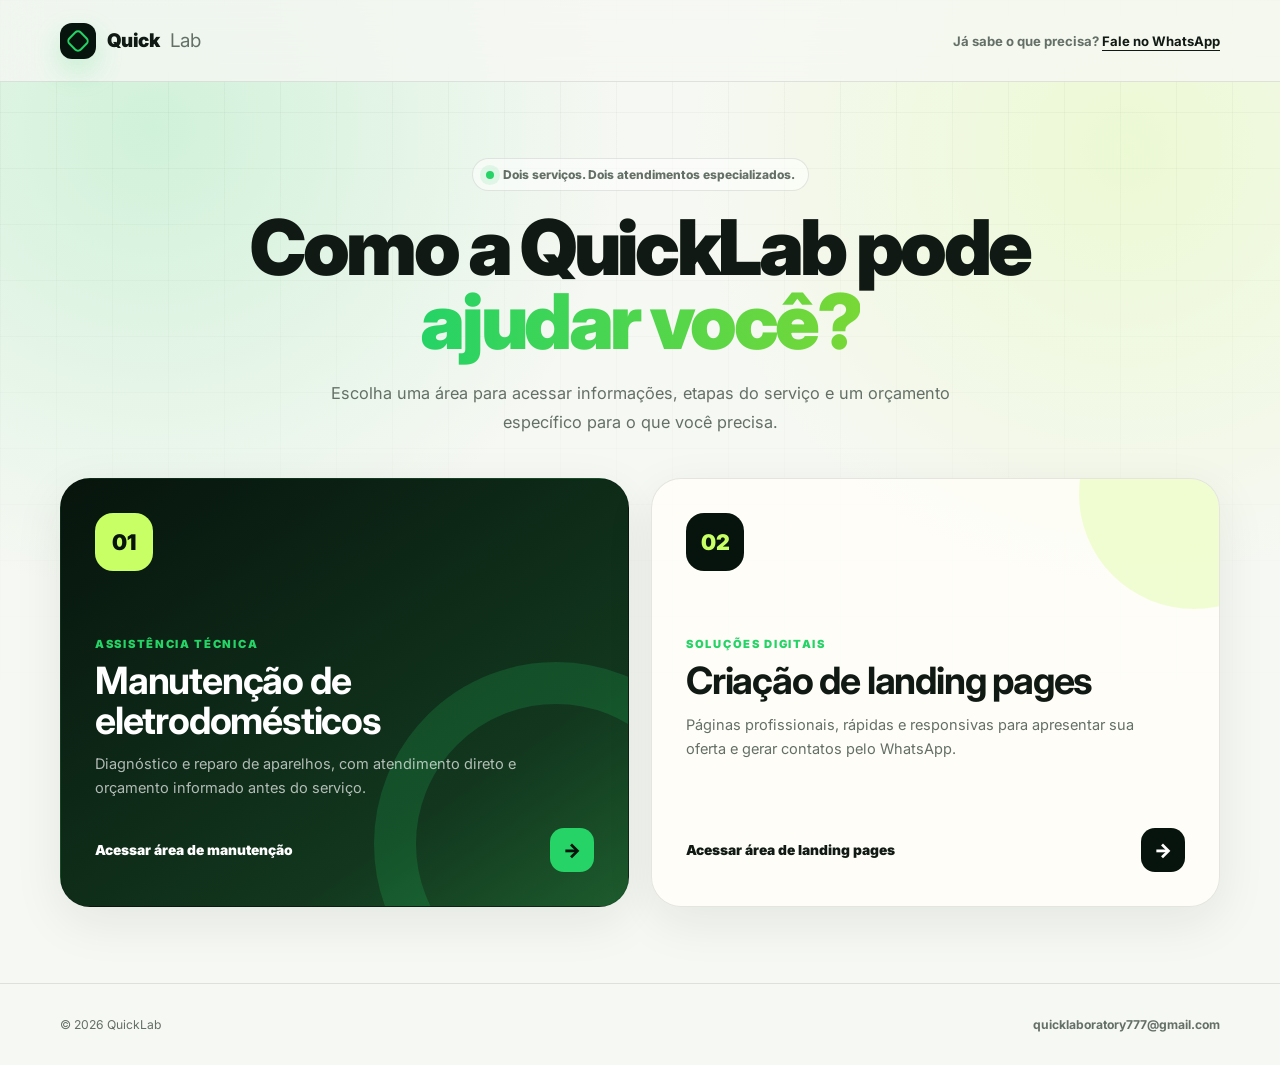
==== commit 13d82b4a: "Split maintenance and landing page services" ====
--- a/index.html
+++ b/index.html
@@ -3,478 +3,62 @@
 <head>
   <meta charset="UTF-8">
   <meta name="viewport" content="width=device-width, initial-scale=1.0">
-  <meta name="description" content="QuickLab cria landing pages rápidas e persuasivas, com WhatsApp e chamada para avaliação no Google, para empresas que querem vender mais.">
+  <meta name="description" content="QuickLab oferece manutenção de eletrodomésticos e criação de landing pages profissionais. Escolha o serviço que você precisa.">
   <meta name="theme-color" content="#07140d">
-  <title>QuickLab - Landing Pages que Vendem</title>
-  <link rel="icon" type="image/svg+xml" href="data:image/svg+xml,%3Csvg xmlns='http://www.w3.org/2000/svg' viewBox='0 0 100 100'%3E%3Crect width='100' height='100' rx='20' fill='%23000'/%3E%3Cpath d='M30 30 L50 20 L70 30 L70 60 Q50 80 30 60 Z' fill='none' stroke='%23fff' stroke-width='5' stroke-linejoin='round'/%3E%3C/svg%3E">
+  <title>QuickLab - Escolha seu serviço</title>
+  <link rel="icon" type="image/svg+xml" href="data:image/svg+xml,%3Csvg xmlns='http://www.w3.org/2000/svg' viewBox='0 0 100 100'%3E%3Crect width='100' height='100' rx='20' fill='%23000'/%3E%3Cpath d='M30 30 L50 20 L70 30 L70 60 Q50 80 30 60 Z' fill='none' stroke='%2325d366' stroke-width='5' stroke-linejoin='round'/%3E%3C/svg%3E">
   <link rel="preconnect" href="https://fonts.googleapis.com">
   <link rel="preconnect" href="https://fonts.gstatic.com" crossorigin>
-  <link href="https://fonts.googleapis.com/css2?family=Inter:wght@300;400;500;600;700;800;900&display=swap" rel="stylesheet">
+  <link href="https://fonts.googleapis.com/css2?family=Inter:wght@400;500;600;700;800;900&display=swap" rel="stylesheet">
   <style>
-    :root{
-      --bg:#f7f8f4;--bg2:#fffef8;--bg3:#eef2e8;--bg4:#e2ebdc;
-      --text:#111913;--text2:#445247;--text3:#6c786e;--text4:#9aa49b;
-      --line:rgba(17,25,19,.08);--line2:rgba(17,25,19,.14);
-      --accent:#25d366;--accent2:#13b850;--accent3:#c8ff64;--ink:#07140d;
-      --card:rgba(255,254,248,.78);--glass:rgba(255,254,248,.66);--shadow:0 24px 70px rgba(15,35,21,.12);
-      --nav-bg:#f7f8f4;--topbar-h:36px;
-    }
-    .dark{
-      --bg:#07100b;--bg2:#0d1811;--bg3:#132018;--bg4:#1c2b20;
-      --text:#f4fff6;--text2:#bfcec3;--text3:#8d9c91;--text4:#5e6c62;
-      --line:rgba(255,255,255,.08);--line2:rgba(255,255,255,.16);
-      --accent:#25d366;--accent2:#42ec7e;--accent3:#c8ff64;--ink:#07140d;
-      --card:rgba(13,24,17,.74);--glass:rgba(13,24,17,.64);--shadow:0 24px 70px rgba(0,0,0,.32);
-      --nav-bg:#07100b;--topbar-h:36px;
-    }
-    *{margin:0;padding:0;box-sizing:border-box}
+    :root{--bg:#f6f8f3;--card:#fffef8;--text:#101913;--muted:#647067;--line:rgba(16,25,19,.1);--green:#25d366;--lime:#c8ff64;--ink:#07140d;--shadow:0 28px 80px rgba(13,37,21,.14)}
+    *{box-sizing:border-box;margin:0;padding:0}
     html{scroll-behavior:smooth}
-    body{font-family:'Inter',-apple-system,BlinkMacSystemFont,'Segoe UI',sans-serif;background:var(--bg);color:var(--text);overflow-x:hidden;-webkit-font-smoothing:antialiased;transition:background .4s,color .4s}
-    body::before{content:'';position:fixed;inset:0;z-index:-2;background:radial-gradient(circle at 12% 10%,rgba(37,211,102,.2),transparent 34%),radial-gradient(circle at 86% 8%,rgba(200,255,100,.2),transparent 32%),linear-gradient(180deg,var(--bg),var(--bg3));pointer-events:none}
-    body::after{content:'';position:fixed;inset:0;z-index:-1;background-image:linear-gradient(rgba(17,25,19,.04) 1px,transparent 1px),linear-gradient(90deg,rgba(17,25,19,.04) 1px,transparent 1px);background-size:56px 56px;mask-image:linear-gradient(to bottom,rgba(0,0,0,.75),transparent 72%);pointer-events:none}
-    ::selection{background:var(--accent);color:var(--ink)}
-    a{color:inherit}
-    .container{max-width:1160px;margin:0 auto;padding:0 24px}
-    .eyebrow{display:inline-flex;align-items:center;gap:10px;color:var(--accent2);font-size:.72rem;font-weight:800;letter-spacing:1.8px;text-transform:uppercase;margin-bottom:14px}
-    .eyebrow::before{content:'';width:28px;height:2px;border-radius:99px;background:var(--accent)}
-    .reveal{opacity:0;transform:translateY(26px);transition:opacity .65s cubic-bezier(.16,1,.3,1),transform .65s cubic-bezier(.16,1,.3,1)}
-    .reveal.visible{opacity:1;transform:translateY(0)}
-    .reveal-d1{transition-delay:.08s}.reveal-d2{transition-delay:.16s}.reveal-d3{transition-delay:.24s}.reveal-d4{transition-delay:.32s}
-    @keyframes pulse{0%,100%{box-shadow:0 0 0 0 rgba(37,211,102,.4)}70%{box-shadow:0 0 0 12px rgba(37,211,102,0)}}
-    @keyframes float{0%,100%{transform:translateY(0)}50%{transform:translateY(-12px)}}
-    @keyframes ticker{from{transform:translateX(0)}to{transform:translateX(-50%)}}
-
-    .topbar{position:fixed;top:0;left:0;right:0;z-index:220;height:var(--topbar-h);display:block;background:linear-gradient(90deg,var(--ink),#12331f);color:#fff;text-align:center;font-size:.76rem;font-weight:700;line-height:var(--topbar-h);padding:0 16px;border-bottom:1px solid rgba(255,255,255,.1);white-space:nowrap;overflow:hidden;text-overflow:ellipsis}
-    .topbar a{color:var(--accent3);text-underline-offset:3px}
-    nav{position:fixed;top:var(--topbar-h);left:0;right:0;z-index:200;padding:16px 0;background:var(--nav-bg);backdrop-filter:blur(22px);-webkit-backdrop-filter:blur(22px);border-bottom:1px solid var(--line);transition:box-shadow .3s}
-    nav.solid{box-shadow:0 10px 30px rgba(0,0,0,.05)}
-    nav .container{display:flex;align-items:center;justify-content:space-between;gap:18px}
-    .logo{display:flex;align-items:center;gap:10px;text-decoration:none;font-size:1.16rem;font-weight:900;letter-spacing:-.5px;color:var(--text)}
-    .logo-mark{width:34px;height:34px;border-radius:11px;background:var(--ink);color:#fff;display:grid;place-items:center;box-shadow:0 12px 28px rgba(37,211,102,.2);position:relative;overflow:hidden}
-    .logo-mark::after{content:'';width:14px;height:14px;border:2px solid var(--accent);border-radius:5px;transform:rotate(45deg)}
-    .logo b{font-weight:400;color:var(--text3)}
-    .links{display:flex;align-items:center;gap:20px}
-    .links a{color:var(--text2);text-decoration:none;font-size:.84rem;font-weight:700;transition:color .25s,transform .25s}
-    .links a:hover{color:var(--text);transform:translateY(-1px)}
-    .theme-toggle{width:39px;height:39px;border:1px solid var(--line2);border-radius:14px;background:var(--glass);color:var(--text);cursor:pointer;display:grid;place-items:center;font-size:1rem;backdrop-filter:blur(10px);transition:transform .25s,border-color .25s}
-    .theme-toggle:hover{transform:rotate(10deg) scale(1.05);border-color:var(--accent)}
-    .btn{display:inline-flex;align-items:center;justify-content:center;gap:9px;border:0;border-radius:14px;padding:13px 22px;font-size:.9rem;font-weight:800;text-decoration:none;cursor:pointer;transition:transform .25s,box-shadow .25s,background .25s,border-color .25s,color .25s;white-space:nowrap}
-    .btn-primary{background:var(--accent);color:var(--ink);box-shadow:0 16px 34px rgba(37,211,102,.32)}
-    .btn-primary:hover{background:var(--accent2);transform:translateY(-2px);box-shadow:0 20px 42px rgba(37,211,102,.38)}
-    .btn-dark{background:var(--text);color:var(--bg)}
-    .btn-dark:hover{transform:translateY(-2px);box-shadow:var(--shadow)}
-    .btn-ghost{border:1px solid var(--line2);color:var(--text2);background:var(--glass);backdrop-filter:blur(10px)}
-    .btn-ghost:hover{border-color:var(--accent);color:var(--text);transform:translateY(-2px)}
-    .btn-nav{background:var(--text);color:var(--bg)!important;padding:10px 18px;border-radius:13px}
-
-    .hero{min-height:100vh;display:flex;align-items:center;padding:145px 0 88px;position:relative;overflow:hidden}
-    .hero-grid{display:grid;grid-template-columns:minmax(0,1.02fr) minmax(340px,.88fr);align-items:center;gap:62px}
-    .availability{display:inline-flex;align-items:center;gap:10px;padding:8px 14px;border:1px solid var(--line2);border-radius:999px;background:var(--glass);backdrop-filter:blur(14px);color:var(--text2);font-size:.78rem;font-weight:800;margin-bottom:24px}
-    .availability span{width:8px;height:8px;border-radius:50%;background:var(--accent);animation:pulse 2s infinite}
-    .hero h1{font-size:clamp(2.55rem,7vw,5.45rem);line-height:.96;letter-spacing:-3.4px;font-weight:900;margin-bottom:24px;max-width:760px}
-    .hero h1 strong{display:inline-block;color:transparent;background:linear-gradient(90deg,var(--accent),var(--accent3));-webkit-background-clip:text;background-clip:text}
-    .hero .sub{font-size:1.08rem;line-height:1.75;color:var(--text2);max-width:610px;margin-bottom:26px}
-    .hero-actions{display:flex;gap:12px;flex-wrap:wrap;margin-bottom:28px}
-    .proof-row{display:flex;gap:10px;flex-wrap:wrap}
-    .proof-pill{padding:9px 12px;border-radius:12px;background:rgba(255,255,255,.44);border:1px solid var(--line);color:var(--text3);font-size:.78rem;font-weight:700}
-    .dark .proof-pill{background:rgba(255,255,255,.04)}
-
-    .hero-showcase{position:relative;min-height:540px;display:flex;align-items:center;justify-content:center}
-    .browser-card{width:100%;max-width:470px;border-radius:28px;background:linear-gradient(180deg,var(--card),rgba(255,255,255,.5));border:1px solid var(--line2);box-shadow:var(--shadow);overflow:hidden;backdrop-filter:blur(22px);animation:float 7s ease-in-out infinite}
-    .dark .browser-card{background:linear-gradient(180deg,var(--card),rgba(13,24,17,.42))}
-    .browser-top{height:46px;display:flex;align-items:center;gap:7px;padding:0 18px;border-bottom:1px solid var(--line)}
-    .browser-top span{width:10px;height:10px;border-radius:50%;background:var(--line2)}
-    .browser-top span:nth-child(1){background:#ff5f57}.browser-top span:nth-child(2){background:#febc2e}.browser-top span:nth-child(3){background:#28c840}
-    .mini-page{padding:24px}
-    .mini-hero{border-radius:22px;background:linear-gradient(135deg,#07140d,#174525 62%,#25d366);padding:32px 26px;color:#fff;min-height:250px;position:relative;overflow:hidden}
-    .mini-hero::after{content:'';position:absolute;right:-34px;bottom:-34px;width:150px;height:150px;border-radius:50%;border:28px solid rgba(200,255,100,.18)}
-    .mini-label{display:inline-flex;padding:7px 11px;border-radius:99px;background:rgba(255,255,255,.14);font-size:.66rem;font-weight:800;text-transform:uppercase;letter-spacing:1px;margin-bottom:30px}
-    .mini-title{font-size:2.05rem;line-height:.98;letter-spacing:-1.2px;font-weight:900;max-width:300px;margin-bottom:14px}
-    .mini-copy{color:rgba(255,255,255,.76);font-size:.8rem;line-height:1.5;max-width:250px;margin-bottom:22px}
-    .mini-button{display:inline-flex;background:var(--accent3);color:#0d180f;font-size:.76rem;font-weight:900;padding:10px 14px;border-radius:12px}
-    .mini-blocks{display:grid;grid-template-columns:1fr 1fr;gap:12px;margin-top:14px}
-    .mini-block{height:92px;border:1px solid var(--line);border-radius:18px;background:var(--bg2);padding:16px}
-    .mini-block b{display:block;font-size:1.3rem;margin-bottom:4px}.mini-block small{color:var(--text3);font-weight:700}
-    .floating-note{position:absolute;right:0;top:58px;width:190px;background:var(--bg2);border:1px solid var(--line2);border-radius:18px;padding:16px;box-shadow:0 20px 44px rgba(0,0,0,.12)}
-    .floating-note b{display:block;font-size:.84rem;margin-bottom:5px}.floating-note p{color:var(--text3);font-size:.72rem;line-height:1.45}
-    .floating-price{position:absolute;left:0;bottom:70px;background:var(--ink);color:#fff;border-radius:20px;padding:18px 20px;box-shadow:0 18px 40px rgba(0,0,0,.24)}
-    .floating-price small{display:block;color:rgba(255,255,255,.58);font-weight:700;margin-bottom:4px}.floating-price b{font-size:1.5rem;color:var(--accent3)}
-
-    .ticker{background:var(--ink);color:#fff;border-top:1px solid rgba(255,255,255,.08);border-bottom:1px solid rgba(255,255,255,.08);overflow:hidden;white-space:nowrap}
-    .ticker-track{display:flex;width:max-content;animation:ticker 24s linear infinite}
-    .ticker span{display:inline-flex;align-items:center;gap:20px;padding:18px 24px;color:rgba(255,255,255,.72);font-size:.78rem;font-weight:900;letter-spacing:1.3px;text-transform:uppercase}
-    .ticker i{width:6px;height:6px;border-radius:50%;background:var(--accent);display:inline-block}
-
-    section{padding:104px 0}
-    .section-head{display:flex;align-items:end;justify-content:space-between;gap:32px;margin-bottom:44px}
-    .section-head h2,section h2{font-size:clamp(2rem,4vw,3.2rem);line-height:1.05;letter-spacing:-1.6px;font-weight:900}
-    .section-head p,.lead{color:var(--text2);line-height:1.72;font-size:.98rem;max-width:520px}
-
-    #oferta{background:linear-gradient(180deg,transparent,rgba(255,255,255,.35))}
-    .offer-grid{display:grid;grid-template-columns:1.05fr .95fr;gap:22px;align-items:stretch}
-    .offer-card{border:1px solid var(--line);border-radius:26px;background:var(--card);padding:32px;box-shadow:0 16px 50px rgba(15,35,21,.08);backdrop-filter:blur(16px)}
-    .offer-card.featured{background:var(--ink);color:#fff;position:relative;overflow:hidden}
-    .offer-card.featured::before{content:'';position:absolute;right:-80px;top:-80px;width:260px;height:260px;border-radius:50%;background:rgba(37,211,102,.18)}
-    .offer-card h3{font-size:1.4rem;letter-spacing:-.6px;margin-bottom:10px;position:relative}
-    .offer-card p{color:var(--text2);line-height:1.7;font-size:.92rem;position:relative}
-    .offer-card.featured p{color:rgba(255,255,255,.72)}
-    .deliverables{display:grid;grid-template-columns:repeat(2,1fr);gap:12px;margin-top:28px;position:relative}
-    .deliverables li{list-style:none;padding:14px;border:1px solid var(--line);border-radius:16px;background:rgba(255,255,255,.45);color:var(--text2);font-size:.84rem;font-weight:700}
-    .offer-card.featured .deliverables li{background:rgba(255,255,255,.08);border-color:rgba(255,255,255,.12);color:rgba(255,255,255,.82)}
-    .price-box{margin-top:30px;padding:24px;border-radius:22px;background:rgba(255,255,255,.09);border:1px solid rgba(255,255,255,.12);position:relative}
-    .price-box small{display:block;color:rgba(255,255,255,.6);font-weight:800;text-transform:uppercase;letter-spacing:1.2px;margin-bottom:5px}
-    .price-box .price{font-size:2.3rem;font-weight:900;color:var(--accent3);letter-spacing:-1px;margin-bottom:14px}
-    .price-box .btn{width:100%}
-
-    .benefit-grid{display:grid;grid-template-columns:repeat(3,1fr);gap:18px}
-    .benefit{padding:28px;border:1px solid var(--line);border-radius:24px;background:var(--card);transition:transform .25s,border-color .25s,box-shadow .25s}
-    .benefit:hover{transform:translateY(-5px);border-color:var(--line2);box-shadow:var(--shadow)}
-    .benefit .icon{width:46px;height:46px;border-radius:15px;background:var(--ink);color:var(--accent3);display:grid;place-items:center;font-weight:900;margin-bottom:18px}
-    .benefit h3{font-size:1.05rem;margin-bottom:9px;letter-spacing:-.3px}.benefit p{color:var(--text2);font-size:.86rem;line-height:1.65}
-
-    #portfolio{background:var(--bg2)}
-    .portfolio-grid{display:grid;grid-template-columns:repeat(2,1fr);gap:22px}
-    .portfolio-card{display:block;background:var(--bg3);border:1px solid var(--line);border-radius:24px;overflow:hidden;text-decoration:none;color:inherit;transition:transform .28s,box-shadow .28s,border-color .28s}
-    .portfolio-card:hover{transform:translateY(-6px);box-shadow:var(--shadow);border-color:var(--line2)}
-    .portfolio-card .thumb{height:240px;display:flex;align-items:center;justify-content:center;position:relative;overflow:hidden;flex-direction:column;gap:6px;color:#fff}
-    .portfolio-card .thumb::before{content:'';position:absolute;inset:0;background:radial-gradient(circle at 50% 10%,rgba(255,255,255,.18),transparent 38%)}
-    .portfolio-card .mock-text{font-size:2.1rem;font-weight:900;letter-spacing:-.8px;position:relative;z-index:1}.portfolio-card .mock-sub{font-size:.76rem;color:rgba(255,255,255,.62);position:relative;z-index:1}
-    .portfolio-card .overlay{position:absolute;inset:0;background:rgba(0,0,0,.58);display:grid;place-items:center;opacity:0;transition:opacity .25s}.portfolio-card:hover .overlay{opacity:1}.portfolio-card .overlay span{border:1px solid rgba(255,255,255,.3);border-radius:12px;padding:10px 22px;color:#fff;font-weight:800;font-size:.84rem}
-    .portfolio-card .info{padding:26px}.tags{display:flex;gap:7px;flex-wrap:wrap;margin-bottom:13px}.tags span{background:var(--bg2);border:1px solid var(--line);border-radius:999px;padding:5px 10px;color:var(--text3);font-size:.67rem;font-weight:800}
-    .portfolio-card h3{font-size:1.17rem;margin-bottom:7px}.portfolio-card p{color:var(--text2);font-size:.86rem;line-height:1.65}
-    .portfolio-more{text-align:center;margin-top:34px}
-
-    .process-wrap{display:grid;grid-template-columns:.75fr 1.25fr;gap:36px;align-items:start}
-    .timeline{display:grid;gap:14px}
-    .step{display:grid;grid-template-columns:48px 1fr;gap:16px;padding:22px;border:1px solid var(--line);border-radius:22px;background:var(--card)}
-    .step .num{width:48px;height:48px;border-radius:17px;background:var(--ink);color:var(--accent3);display:grid;place-items:center;font-weight:900}.step h3{font-size:1rem;margin-bottom:5px}.step p{color:var(--text2);font-size:.84rem;line-height:1.6}
-    .process-panel{position:sticky;top:120px;padding:30px;border-radius:28px;background:linear-gradient(135deg,var(--ink),#14391f);color:#fff;box-shadow:var(--shadow);overflow:hidden}
-    .process-panel::after{content:'';position:absolute;right:-60px;bottom:-80px;width:220px;height:220px;border-radius:50%;border:34px solid rgba(37,211,102,.16)}
-    .process-panel h2{font-size:2.2rem;margin-bottom:18px;position:relative}.process-panel p{color:rgba(255,255,255,.7);line-height:1.7;margin-bottom:22px;position:relative}
-
-    #pacotes{background:var(--bg2)}
-    .plans{display:grid;grid-template-columns:repeat(2,minmax(0,1fr));gap:18px;max-width:780px;margin:0 auto}
-    .plan{padding:28px;border-radius:26px;border:1px solid var(--line);background:var(--card);position:relative;transition:transform .25s,border-color .25s,box-shadow .25s}
-    .plan:hover{transform:translateY(-5px);border-color:var(--line2);box-shadow:var(--shadow)}
-    .plan h3{font-size:1.25rem;margin-bottom:10px}.plan .plan-price{font-size:2rem;font-weight:900;letter-spacing:-1px;margin:18px 0;color:var(--accent2)}
-    .plan p{color:var(--text2);font-size:.86rem;line-height:1.6}
-    .plan ul{display:grid;gap:12px;margin:24px 0}.plan li{list-style:none;color:var(--text2);font-size:.84rem;line-height:1.45}.plan li::before{content:'✓';color:var(--accent);font-weight:900;margin-right:8px}
-
-    #faq{background:var(--bg)}
-    .faq-grid{display:grid;grid-template-columns:1fr 1fr;gap:14px}
-    details{border:1px solid var(--line);border-radius:20px;background:var(--card);padding:20px 22px}summary{cursor:pointer;font-weight:850;letter-spacing:-.2px}details p{color:var(--text2);font-size:.86rem;line-height:1.65;margin-top:12px}
-
-    .cta{padding:110px 0;text-align:center}.cta-box{background:linear-gradient(135deg,var(--ink),#12371e 70%,#1f642f);color:#fff;border-radius:34px;padding:72px 42px;position:relative;overflow:hidden;box-shadow:var(--shadow)}
-    .cta-box::before{content:'';position:absolute;inset:auto auto -120px -100px;width:340px;height:340px;border-radius:50%;background:rgba(37,211,102,.17)}.cta-box::after{content:'';position:absolute;top:-120px;right:-80px;width:300px;height:300px;border-radius:50%;background:rgba(200,255,100,.14)}
-    .cta-box h2{position:relative;font-size:clamp(2rem,5vw,3.8rem);max-width:760px;margin:0 auto 16px}.cta-box p{position:relative;color:rgba(255,255,255,.72);line-height:1.7;max-width:560px;margin:0 auto 30px}.cta-actions{position:relative;display:flex;justify-content:center;gap:12px;flex-wrap:wrap}.cta-box .btn-ghost{color:#fff;border-color:rgba(255,255,255,.26);background:rgba(255,255,255,.08)}
-
-    footer{border-top:1px solid var(--line);padding:44px 0}.footer-grid{display:grid;grid-template-columns:1fr auto auto;gap:28px;align-items:center}.f-brand{font-size:1.1rem;font-weight:900}.f-brand b{font-weight:400;color:var(--text3)}.f-links{display:flex;gap:18px;flex-wrap:wrap}.f-links a{color:var(--text3);text-decoration:none;font-size:.82rem;font-weight:700}.f-links a:hover{color:var(--text)}.f-copy{font-size:.76rem;color:var(--text4);text-align:right}
-    .float-wpp{position:fixed;right:22px;bottom:22px;z-index:250;width:56px;height:56px;border-radius:50%;background:var(--accent);display:grid;place-items:center;box-shadow:0 14px 32px rgba(37,211,102,.38);transition:transform .25s,box-shadow .25s}.float-wpp:hover{transform:scale(1.08) translateY(-2px);box-shadow:0 18px 42px rgba(37,211,102,.48)}.float-wpp svg{width:26px;height:26px;fill:#fff}
-
-    @media(max-width:1040px){.hero{min-height:auto}.hero-grid,.offer-grid,.process-wrap{grid-template-columns:1fr}.hero-showcase{min-height:470px}.browser-card{max-width:540px}.process-panel{position:relative;top:auto}.benefit-grid,.plans{grid-template-columns:1fr 1fr}.section-head{display:block}.section-head p{margin-top:14px}.floating-note{right:30px}.floating-price{left:30px}}
-    @media(max-width:720px){.container{padding:0 18px}.topbar{font-size:.68rem}.links a:not(.btn-nav){display:none}nav{padding:12px 0}.btn-nav{padding:9px 13px}.hero{padding:126px 0 62px}.hero h1{letter-spacing:-2px}.hero-showcase{min-height:auto;margin-top:18px}.floating-note,.floating-price{display:none}.browser-card{animation:none}.mini-page{padding:16px}.mini-hero{padding:26px 20px}.mini-title{font-size:1.7rem}.mini-blocks,.deliverables,.portfolio-grid,.benefit-grid,.plans,.faq-grid{grid-template-columns:1fr}section{padding:76px 0}.offer-card,.plan,.benefit{padding:24px}.portfolio-card .thumb{height:205px}.process-panel h2{font-size:1.8rem}.step{grid-template-columns:40px 1fr;padding:18px}.step .num{width:40px;height:40px;border-radius:14px}.cta{padding:76px 0}.cta-box{padding:52px 22px;border-radius:26px}.footer-grid{grid-template-columns:1fr;text-align:center}.f-links{justify-content:center}.f-copy{text-align:center}.float-wpp{width:52px;height:52px;right:16px;bottom:16px}}
-    @media(prefers-reduced-motion:reduce){html{scroll-behavior:auto}*,.reveal{animation:none!important;transition:none!important}.reveal{opacity:1;transform:none}}
+    body{min-height:100vh;font-family:'Inter',sans-serif;background:radial-gradient(circle at 12% 12%,rgba(37,211,102,.18),transparent 32%),radial-gradient(circle at 88% 14%,rgba(200,255,100,.22),transparent 30%),var(--bg);color:var(--text);-webkit-font-smoothing:antialiased}
+    body::after{content:'';position:fixed;inset:0;z-index:-1;background-image:linear-gradient(rgba(16,25,19,.035) 1px,transparent 1px),linear-gradient(90deg,rgba(16,25,19,.035) 1px,transparent 1px);background-size:56px 56px;mask-image:linear-gradient(to bottom,#000,transparent 80%)}
+    a{color:inherit}.container{width:min(1160px,calc(100% - 40px));margin:auto}
+    nav{height:82px;display:flex;align-items:center;border-bottom:1px solid var(--line);background:rgba(246,248,243,.76);backdrop-filter:blur(18px)}
+    nav .container{display:flex;align-items:center;justify-content:space-between;gap:24px}
+    .logo{display:flex;align-items:center;gap:11px;text-decoration:none;font-size:1.18rem;font-weight:900;letter-spacing:-.6px}
+    .logo-mark{width:36px;height:36px;border-radius:12px;background:var(--ink);display:grid;place-items:center;box-shadow:0 12px 28px rgba(37,211,102,.22)}
+    .logo-mark::after{content:'';width:14px;height:14px;border:2px solid var(--green);border-radius:5px;transform:rotate(45deg)}
+    .logo b{font-weight:400;color:var(--muted)}.direct{font-size:.82rem;font-weight:700;color:var(--muted)}.direct a{color:var(--text);text-underline-offset:4px}
+    main{min-height:calc(100vh - 164px);display:grid;align-items:center;padding:76px 0}
+    .intro{text-align:center;max-width:820px;margin:0 auto 42px}
+    .eyebrow{display:inline-flex;align-items:center;gap:9px;padding:8px 13px;border:1px solid var(--line);border-radius:999px;background:rgba(255,255,255,.54);font-size:.75rem;font-weight:800;color:var(--muted);margin-bottom:20px}
+    .eyebrow i{width:8px;height:8px;border-radius:50%;background:var(--green);box-shadow:0 0 0 6px rgba(37,211,102,.11)}
+    h1{font-size:clamp(2.55rem,6vw,5.2rem);line-height:.97;letter-spacing:-3.4px;font-weight:900;margin-bottom:19px}
+    h1 span{color:transparent;background:linear-gradient(90deg,var(--green),#78d836);-webkit-background-clip:text;background-clip:text}
+    .intro p{max-width:650px;margin:auto;color:var(--muted);font-size:1.02rem;line-height:1.75}
+    .choices{display:grid;grid-template-columns:1fr 1fr;gap:22px}
+    .choice{position:relative;min-height:370px;padding:34px;border:1px solid var(--line);border-radius:30px;background:rgba(255,254,248,.82);box-shadow:0 15px 50px rgba(15,35,21,.08);overflow:hidden;text-decoration:none;display:flex;flex-direction:column;transition:transform .28s,box-shadow .28s,border-color .28s}
+    .choice:hover{transform:translateY(-7px);box-shadow:var(--shadow);border-color:rgba(37,211,102,.4)}
+    .choice.primary{background:linear-gradient(145deg,var(--ink),#12371e 72%,#1d5c2d);color:#fff}
+    .choice.primary::after{content:'';position:absolute;width:280px;height:280px;border-radius:50%;right:-110px;bottom:-120px;border:42px solid rgba(37,211,102,.18)}
+    .choice.secondary::after{content:'';position:absolute;width:230px;height:230px;border-radius:50%;right:-90px;top:-100px;background:rgba(200,255,100,.25)}
+    .icon{width:58px;height:58px;border-radius:18px;display:grid;place-items:center;background:var(--lime);color:var(--ink);font-weight:900;font-size:1.35rem;margin-bottom:66px;position:relative;z-index:1}
+    .secondary .icon{background:var(--ink);color:var(--lime)}
+    .label{font-size:.7rem;font-weight:900;letter-spacing:1.7px;text-transform:uppercase;color:var(--green);margin-bottom:10px;position:relative;z-index:1}
+    .choice h2{font-size:clamp(1.65rem,3vw,2.35rem);letter-spacing:-1.2px;line-height:1.05;margin-bottom:12px;position:relative;z-index:1}
+    .choice p{max-width:480px;color:var(--muted);font-size:.91rem;line-height:1.65;position:relative;z-index:1}.primary p{color:rgba(255,255,255,.68)}
+    .action{display:flex;align-items:center;justify-content:space-between;gap:16px;margin-top:auto;padding-top:28px;font-size:.86rem;font-weight:900;position:relative;z-index:1}
+    .arrow{width:44px;height:44px;border-radius:14px;display:grid;place-items:center;background:var(--green);color:var(--ink);font-size:1.2rem;transition:transform .25s}.choice:hover .arrow{transform:translateX(4px)}.secondary .arrow{background:var(--ink);color:#fff}
+    footer{min-height:82px;display:flex;align-items:center;border-top:1px solid var(--line);color:var(--muted);font-size:.76rem}footer .container{display:flex;justify-content:space-between;gap:20px;flex-wrap:wrap}footer a{text-decoration:none;font-weight:700}
+    @media(max-width:760px){nav{height:72px}.direct{display:none}main{padding:52px 0}.container{width:min(100% - 32px,1160px)}h1{letter-spacing:-2px}.intro{margin-bottom:30px}.choices{grid-template-columns:1fr}.choice{min-height:320px;padding:27px}.icon{margin-bottom:42px}footer{padding:24px 0}}
+    @media(prefers-reduced-motion:reduce){*{scroll-behavior:auto!important;transition:none!important}}
   </style>
 </head>
 <body>
-  <div class="topbar">
-    Site + avaliação no Google a partir de R$ 400. <a href="https://wa.me/5541999087024?text=Oi%2C%20quero%20uma%20landing%20page%20para%20meu%20negocio" target="_blank" rel="noopener">Orçamento no WhatsApp</a>
-  </div>
-
-  <nav id="nav">
+  <nav><div class="container"><a href="index.html" class="logo" aria-label="QuickLab"><span class="logo-mark"></span>Quick<b>Lab</b></a><div class="direct">Já sabe o que precisa? <a href="https://wa.me/5541999087024?text=Oi%2C%20vim%20pelo%20site%20da%20QuickLab" target="_blank" rel="noopener">Fale no WhatsApp</a></div></div></nav>
+  <main>
     <div class="container">
-      <a href="#" class="logo" aria-label="QuickLab"><span class="logo-mark"></span>Quick<b>Lab</b></a>
-      <div class="links">
-        <a href="#oferta">Oferta</a>
-        <a href="#portfolio">Portfólio</a>
-        <a href="#processo">Processo</a>
-        <a href="#pacotes">Pacotes</a>
-        <button class="theme-toggle" id="themeToggle" aria-label="Alternar tema"><span class="icon" id="themeIcon">☀️</span></button>
-        <a href="#contato" class="btn-nav">Orçamento</a>
+      <div class="intro"><div class="eyebrow"><i></i> Dois serviços. Dois atendimentos especializados.</div><h1>Como a QuickLab pode <span>ajudar você?</span></h1><p>Escolha uma área para acessar informações, etapas do serviço e um orçamento específico para o que você precisa.</p></div>
+      <div class="choices">
+        <a href="manutencao.html" class="choice primary"><div class="icon" aria-hidden="true">01</div><div class="label">Assistência técnica</div><h2>Manutenção de eletrodomésticos</h2><p>Diagnóstico e reparo de aparelhos, com atendimento direto e orçamento informado antes do serviço.</p><div class="action"><span>Acessar área de manutenção</span><span class="arrow">→</span></div></a>
+        <a href="landing-pages.html" class="choice secondary"><div class="icon" aria-hidden="true">02</div><div class="label">Soluções digitais</div><h2>Criação de landing pages</h2><p>Páginas profissionais, rápidas e responsivas para apresentar sua oferta e gerar contatos pelo WhatsApp.</p><div class="action"><span>Acessar área de landing pages</span><span class="arrow">→</span></div></a>
       </div>
     </div>
-  </nav>
-
-  <main>
-    <section class="hero" id="inicio">
-      <div class="container">
-        <div class="hero-grid">
-          <div>
-            <div class="availability reveal"><span></span> Site + avaliação no Google por R$ 400</div>
-            <h1 class="reveal reveal-d1">Landing pages que transformam cliques em <strong>clientes</strong>.</h1>
-            <p class="sub reveal reveal-d2">Eu crio páginas rápidas, bonitas e persuasivas para você divulgar serviços, rodar tráfego pago, captar leads e vender pelo WhatsApp com mais profissionalismo.</p>
-            <div class="hero-actions reveal reveal-d3">
-              <a href="https://wa.me/5541999087024?text=Oi%2C%20quero%20uma%20landing%20page%20para%20minha%20empresa" target="_blank" rel="noopener" class="btn btn-primary">Quero minha landing page</a>
-              <a href="#portfolio" class="btn btn-ghost">Ver exemplos</a>
-            </div>
-            <div class="proof-row reveal reveal-d4">
-              <div class="proof-pill">Design exclusivo</div>
-              <div class="proof-pill">Pronta para celular</div>
-              <div class="proof-pill">CTA para WhatsApp</div>
-              <div class="proof-pill">Publicação inclusa</div>
-            </div>
-          </div>
-
-          <div class="hero-showcase reveal reveal-d2" aria-label="Prévia de uma landing page">
-            <div class="browser-card">
-              <div class="browser-top"><span></span><span></span><span></span></div>
-              <div class="mini-page">
-                <div class="mini-hero">
-                  <div class="mini-label">Campanha ativa</div>
-                  <div class="mini-title">Sua oferta em destaque</div>
-                  <p class="mini-copy">Mensagem clara, prova de valor e botão direto para receber contatos.</p>
-                  <div class="mini-button">Chamar no WhatsApp</div>
-                </div>
-                <div class="mini-blocks">
-                  <div class="mini-block"><b>+ Leads</b><small>Formulário ou WhatsApp</small></div>
-                  <div class="mini-block"><b>SEO</b><small>Base técnica pronta</small></div>
-                </div>
-              </div>
-            </div>
-            <div class="floating-note"><b>Feita para vender</b><p>Copy, visual e estrutura pensados para reduzir dúvidas e gerar ação.</p></div>
-            <div class="floating-price"><small>a partir de</small><b>R$ 400</b></div>
-          </div>
-        </div>
-      </div>
-    </section>
-
-    <div class="ticker" aria-hidden="true">
-      <div class="ticker-track">
-        <span>Landing Pages <i></i> Tráfego Pago <i></i> WhatsApp <i></i> Captação de Leads <i></i> Design Responsivo <i></i> Performance <i></i> SEO Técnico <i></i></span>
-        <span>Landing Pages <i></i> Tráfego Pago <i></i> WhatsApp <i></i> Captação de Leads <i></i> Design Responsivo <i></i> Performance <i></i> SEO Técnico <i></i></span>
-      </div>
-    </div>
-
-    <section id="oferta">
-      <div class="container">
-        <div class="section-head">
-          <div>
-            <div class="eyebrow reveal">O que eu entrego</div>
-            <h2 class="reveal reveal-d1">Uma página completa para sua campanha sair do improviso.</h2>
-          </div>
-          <p class="reveal reveal-d2">Sua landing page precisa explicar rápido, passar confiança e levar a pessoa para o próximo passo. O projeto é construído com esse foco desde a primeira dobra.</p>
-        </div>
-        <div class="offer-grid">
-          <div class="offer-card featured reveal reveal-d1">
-            <h3>Site + avaliação no Google</h3>
-            <p>Ideal para prestadores de serviço, lançamentos, eventos, clínicas, consultorias, lojas locais e negócios que querem divulgar uma oferta específica.</p>
-            <ul class="deliverables">
-              <li>Copy clara e orientada a conversão</li>
-              <li>Visual exclusivo para sua marca</li>
-              <li>Botões para WhatsApp e avaliação no Google</li>
-              <li>Publicação em domínio ou hospedagem</li>
-              <li>Layout responsivo para celular</li>
-              <li>Otimização de velocidade e SEO básico</li>
-            </ul>
-            <div class="price-box">
-              <small>Investimento inicial</small>
-              <div class="price">R$ 400</div>
-              <a href="https://wa.me/5541999087024?text=Oi%2C%20quero%20saber%20sobre%20o%20site%20com%20avaliacao%20no%20Google%20por%20R%24%20400" target="_blank" rel="noopener" class="btn btn-primary">Falar sobre meu projeto</a>
-            </div>
-          </div>
-          <div class="offer-card reveal reveal-d2">
-            <h3>Por que isso importa?</h3>
-            <p>Mandar tráfego para perfil de rede social, catálogo bagunçado ou página genérica faz você perder oportunidades. Uma landing page cria um caminho direto: atenção, interesse, confiança e contato.</p>
-            <ul class="deliverables">
-              <li>Mostra sua oferta sem distrações</li>
-              <li>Aumenta a confiança antes do contato</li>
-              <li>Funciona melhor em anúncios pagos</li>
-              <li>Facilita medir resultados da campanha</li>
-            </ul>
-          </div>
-        </div>
-      </div>
-    </section>
-
-    <section id="beneficios">
-      <div class="container">
-        <div class="section-head">
-          <div>
-            <div class="eyebrow reveal">Benefícios</div>
-            <h2 class="reveal reveal-d1">Bonita por fora. Pensada por dentro.</h2>
-          </div>
-          <p class="reveal reveal-d2">Não é só estética. Cada bloco tem uma função: prender atenção, explicar a oferta, responder objeções e direcionar para o contato.</p>
-        </div>
-        <div class="benefit-grid">
-          <div class="benefit reveal reveal-d1"><div class="icon">01</div><h3>Mensagem que fica clara</h3><p>Organizo sua oferta para o visitante entender em segundos o que você faz, para quem é e por que vale a pena chamar.</p></div>
-          <div class="benefit reveal reveal-d2"><div class="icon">02</div><h3>Visual com autoridade</h3><p>Uma presença profissional melhora a percepção do seu negócio antes mesmo da primeira conversa.</p></div>
-          <div class="benefit reveal reveal-d3"><div class="icon">03</div><h3>Contato sem atrito</h3><p>Botões, formulários e chamadas posicionados para facilitar o lead ir direto para o WhatsApp ou email.</p></div>
-        </div>
-      </div>
-    </section>
-
-    <section id="portfolio">
-      <div class="container">
-        <div class="section-head">
-          <div>
-            <div class="eyebrow reveal">Portfólio</div>
-            <h2 class="reveal reveal-d1">Projetos recentes</h2>
-          </div>
-          <p class="reveal reveal-d2">Alguns exemplos de produtos digitais já publicados. Posso adaptar o nível de complexidade para uma landing page simples ou uma solução mais completa.</p>
-        </div>
-        <div class="portfolio-grid">
-          <a href="https://quicktrek-5a770.web.app/" target="_blank" rel="noopener" class="portfolio-card reveal reveal-d1">
-            <div class="thumb" style="background:linear-gradient(135deg,#0d1b2a,#1b2838)">
-              <div class="mock-text">QuickTrek</div>
-              <div class="mock-sub">Rastreamento e manutenção de frota</div>
-              <div class="overlay"><span>Acessar projeto</span></div>
-            </div>
-            <div class="info">
-              <div class="tags"><span>React</span><span>Node.js</span><span>Firebase</span><span>Google Maps</span></div>
-              <h3>QuickTrek</h3>
-              <p>Plataforma para odometria, manutenção preventiva e visualização de frota em mapa.</p>
-            </div>
-          </a>
-          <a href="https://haereticus-ac69b.web.app/" target="_blank" rel="noopener" class="portfolio-card reveal reveal-d2">
-            <div class="thumb" style="background:linear-gradient(135deg,#151515,#343434)">
-              <div class="mock-text" style="font-family:serif;letter-spacing:4px">HÆRETIVS</div>
-              <div class="mock-sub">E-commerce de camisetas e hoodies</div>
-              <div class="overlay"><span>Acessar projeto</span></div>
-            </div>
-            <div class="info">
-              <div class="tags"><span>E-commerce</span><span>React</span><span>Firebase</span><span>PagBank</span></div>
-              <h3>HÆRETIVS</h3>
-              <p>Loja online com catálogo, carrinho, favoritos, pagamento e integração de produção.</p>
-            </div>
-          </a>
-        </div>
-        <div class="portfolio-more reveal">
-          <a href="projetos.html" class="btn btn-ghost">Ver todos os projetos</a>
-        </div>
-      </div>
-    </section>
-
-    <section id="processo">
-      <div class="container">
-        <div class="process-wrap">
-          <div class="process-panel reveal">
-            <div class="eyebrow">Processo</div>
-            <h2>Do briefing ao link publicado.</h2>
-            <p>Você não precisa saber termos técnicos. Eu guio o processo, organizo as informações e entrego a página pronta para divulgar.</p>
-            <a href="https://wa.me/5541999087024?text=Oi%2C%20quero%20entender%20como%20funciona%20a%20criacao%20da%20landing%20page" target="_blank" rel="noopener" class="btn btn-primary">Começar pelo WhatsApp</a>
-          </div>
-          <div class="timeline">
-            <div class="step reveal reveal-d1"><div class="num">1</div><div><h3>Diagnóstico rápido</h3><p>Entendo seu negócio, objetivo da campanha, público e oferta principal.</p></div></div>
-            <div class="step reveal reveal-d2"><div class="num">2</div><div><h3>Estrutura e texto</h3><p>Defino a ordem das seções e transformo suas informações em uma mensagem persuasiva.</p></div></div>
-            <div class="step reveal reveal-d3"><div class="num">3</div><div><h3>Design e desenvolvimento</h3><p>Crio a página com visual próprio, responsiva e leve para carregar rápido.</p></div></div>
-            <div class="step reveal reveal-d4"><div class="num">4</div><div><h3>Publicação e ajustes</h3><p>Publico a página, conecto botões de contato e faço os ajustes finais combinados.</p></div></div>
-          </div>
-        </div>
-      </div>
-    </section>
-
-    <section id="pacotes">
-      <div class="container">
-        <div class="section-head">
-          <div>
-            <div class="eyebrow reveal">Pacotes</div>
-            <h2 class="reveal reveal-d1">Escolha o ponto de partida.</h2>
-          </div>
-          <p class="reveal reveal-d2">Os valores podem mudar conforme complexidade, quantidade de seções, integrações e urgência. O orçamento final é combinado antes de começar.</p>
-        </div>
-        <div class="plans">
-          <div class="plan reveal reveal-d1">
-            <h3>Inicial: site + Google</h3>
-            <p>Para começar com um site profissional e incentivar clientes a avaliarem sua empresa no Google.</p>
-            <div class="plan-price">R$ 400</div>
-            <ul>
-              <li>Site one-page profissional</li>
-              <li>Até 5 seções</li>
-              <li>Botão para WhatsApp</li>
-              <li>Chamada para avaliação no Google</li>
-              <li>Publicação inclusa</li>
-            </ul>
-            <a href="https://wa.me/5541999087024?text=Oi%2C%20tenho%20interesse%20no%20pacote%20Inicial%20de%20R%24%20400%20com%20site%20e%20avaliacao%20no%20Google" target="_blank" rel="noopener" class="btn btn-ghost">Pedir orçamento</a>
-          </div>
-          <div class="plan reveal reveal-d2">
-            <h3>Personalizado</h3>
-            <p>Para quem precisa de integração, formulário, catálogo ou recursos extras.</p>
-            <div class="plan-price">Sob consulta</div>
-            <ul>
-              <li>Estrutura personalizada</li>
-              <li>Integrações e automações</li>
-              <li>Formulários ou catálogo</li>
-              <li>Solução além da landing page</li>
-            </ul>
-            <a href="https://wa.me/5541999087024?text=Oi%2C%20preciso%20de%20um%20plano%20personalizado" target="_blank" rel="noopener" class="btn btn-ghost">Conversar sobre ideia</a>
-          </div>
-        </div>
-      </div>
-    </section>
-
-    <section id="faq">
-      <div class="container">
-        <div class="section-head">
-          <div>
-            <div class="eyebrow reveal">Dúvidas</div>
-            <h2 class="reveal reveal-d1">Perguntas frequentes</h2>
-          </div>
-        </div>
-        <div class="faq-grid">
-          <details class="reveal reveal-d1"><summary>Em quanto tempo fica pronta?</summary><p>Depende da complexidade e da velocidade de envio das informações, mas uma landing page simples normalmente pode ser entregue em poucos dias úteis.</p></details>
-          <details class="reveal reveal-d2"><summary>Preciso ter domínio?</summary><p>Não obrigatoriamente. Posso publicar em uma hospedagem temporária ou orientar a compra/configuração de domínio próprio.</p></details>
-          <details class="reveal reveal-d3"><summary>Você usa template pronto?</summary><p>Não. A página é criada para sua oferta, sua marca e seu objetivo. Posso usar referências visuais, mas o resultado é personalizado.</p></details>
-          <details class="reveal reveal-d4"><summary>A página funciona no celular?</summary><p>Sim. O layout é desenvolvido para desktop e mobile, com atenção especial ao celular porque boa parte dos acessos vem de anúncios e redes sociais.</p></details>
-        </div>
-      </div>
-    </section>
-
-    <section class="cta" id="contato">
-      <div class="container">
-        <div class="cta-box reveal">
-          <h2>Sua próxima campanha merece uma página melhor.</h2>
-          <p>Me chama no WhatsApp, conta o que você vende e eu te digo qual estrutura faz mais sentido para sua landing page.</p>
-          <div class="cta-actions">
-            <a href="https://wa.me/5541999087024?text=Oi%2C%20quero%20criar%20uma%20landing%20page" target="_blank" rel="noopener" class="btn btn-primary">Chamar no WhatsApp</a>
-            <a href="mailto:quicklaboratory777@gmail.com" class="btn btn-ghost">quicklaboratory777@gmail.com</a>
-          </div>
-        </div>
-      </div>
-    </section>
   </main>
-
-  <footer>
-    <div class="container">
-      <div class="footer-grid">
-        <div class="f-brand">Quick<b>Lab</b></div>
-        <div class="f-links">
-          <a href="https://www.facebook.com/profile.php?id=61577555251016&locale=pt_BR" target="_blank" rel="noopener">Facebook</a>
-          <a href="mailto:quicklaboratory777@gmail.com">Email</a>
-          <a href="https://wa.me/5541999087024" target="_blank" rel="noopener">WhatsApp</a>
-          <a href="projetos.html">Projetos</a>
-        </div>
-        <div class="f-copy">&copy; 2026 QuickLab</div>
-      </div>
-    </div>
-  </footer>
-
-  <a href="https://wa.me/5541999087024?text=Oi%2C%20quero%20uma%20landing%20page" target="_blank" rel="noopener" class="float-wpp" aria-label="WhatsApp">
-    <svg viewBox="0 0 24 24"><path d="M17.472 14.382c-.297-.149-1.758-.867-2.03-.967-.273-.099-.471-.148-.67.15-.197.297-.767.966-.94 1.164-.173.199-.347.223-.644.075-.297-.15-1.255-.463-2.39-1.475-.883-.788-1.48-1.761-1.653-2.059-.173-.297-.018-.458.13-.606.134-.133.298-.347.446-.52.149-.174.198-.298.298-.497.099-.198.05-.371-.025-.52-.075-.149-.669-1.612-.916-2.207-.242-.579-.487-.5-.669-.51-.173-.008-.371-.01-.57-.01-.198 0-.52.074-.792.372-.272.297-1.04 1.016-1.04 2.479 0 1.462 1.065 2.875 1.213 3.074.149.198 2.096 3.2 5.077 4.487.709.306 1.262.489 1.694.625.712.227 1.36.195 1.871.118.571-.085 1.758-.719 2.006-1.413.248-.694.248-1.289.173-1.413-.074-.124-.272-.198-.57-.347z"/><path d="M12 0C5.373 0 0 5.373 0 12c0 2.625.846 5.059 2.284 7.034L.789 23.49l4.626-1.46A11.937 11.937 0 0012 24c6.627 0 12-5.373 12-12S18.627 0 12 0zm0 21.818c-2.07 0-4-.573-5.665-1.572l-.406-.246-2.734.867.89-2.646-.295-.465A9.77 9.77 0 012.182 12c0-5.418 4.4-9.818 9.818-9.818S21.818 6.582 21.818 12s-4.4 9.818-9.818 9.818z"/></svg>
-  </a>
-
-  <script>
-    const observer = new IntersectionObserver(entries => {
-      entries.forEach(entry => { if (entry.isIntersecting) entry.target.classList.add('visible') })
-    }, { threshold: .08 })
-    document.querySelectorAll('.reveal').forEach(el => observer.observe(el))
-
-    const nav = document.getElementById('nav')
-    const updateNav = () => nav.classList.toggle('solid', window.scrollY > 80)
-    updateNav()
-    window.addEventListener('scroll', updateNav, { passive: true })
-
-    const toggle = document.getElementById('themeToggle')
-    const icon = document.getElementById('themeIcon')
-    const saved = localStorage.getItem('theme')
-    if (saved === 'dark') { document.body.classList.add('dark'); icon.textContent = '🌙' }
-    toggle.addEventListener('click', () => {
-      document.body.classList.toggle('dark')
-      const isDark = document.body.classList.contains('dark')
-      icon.textContent = isDark ? '🌙' : '☀️'
-      localStorage.setItem('theme', isDark ? 'dark' : 'light')
-      icon.style.transform = 'rotate(360deg) scale(0)'
-      setTimeout(() => { icon.style.transform = 'rotate(0) scale(1)' }, 260)
-    })
-  </script>
+  <footer><div class="container"><span>&copy; 2026 QuickLab</span><span><a href="mailto:quicklaboratory777@gmail.com">quicklaboratory777@gmail.com</a></span></div></footer>
 </body>
 </html>
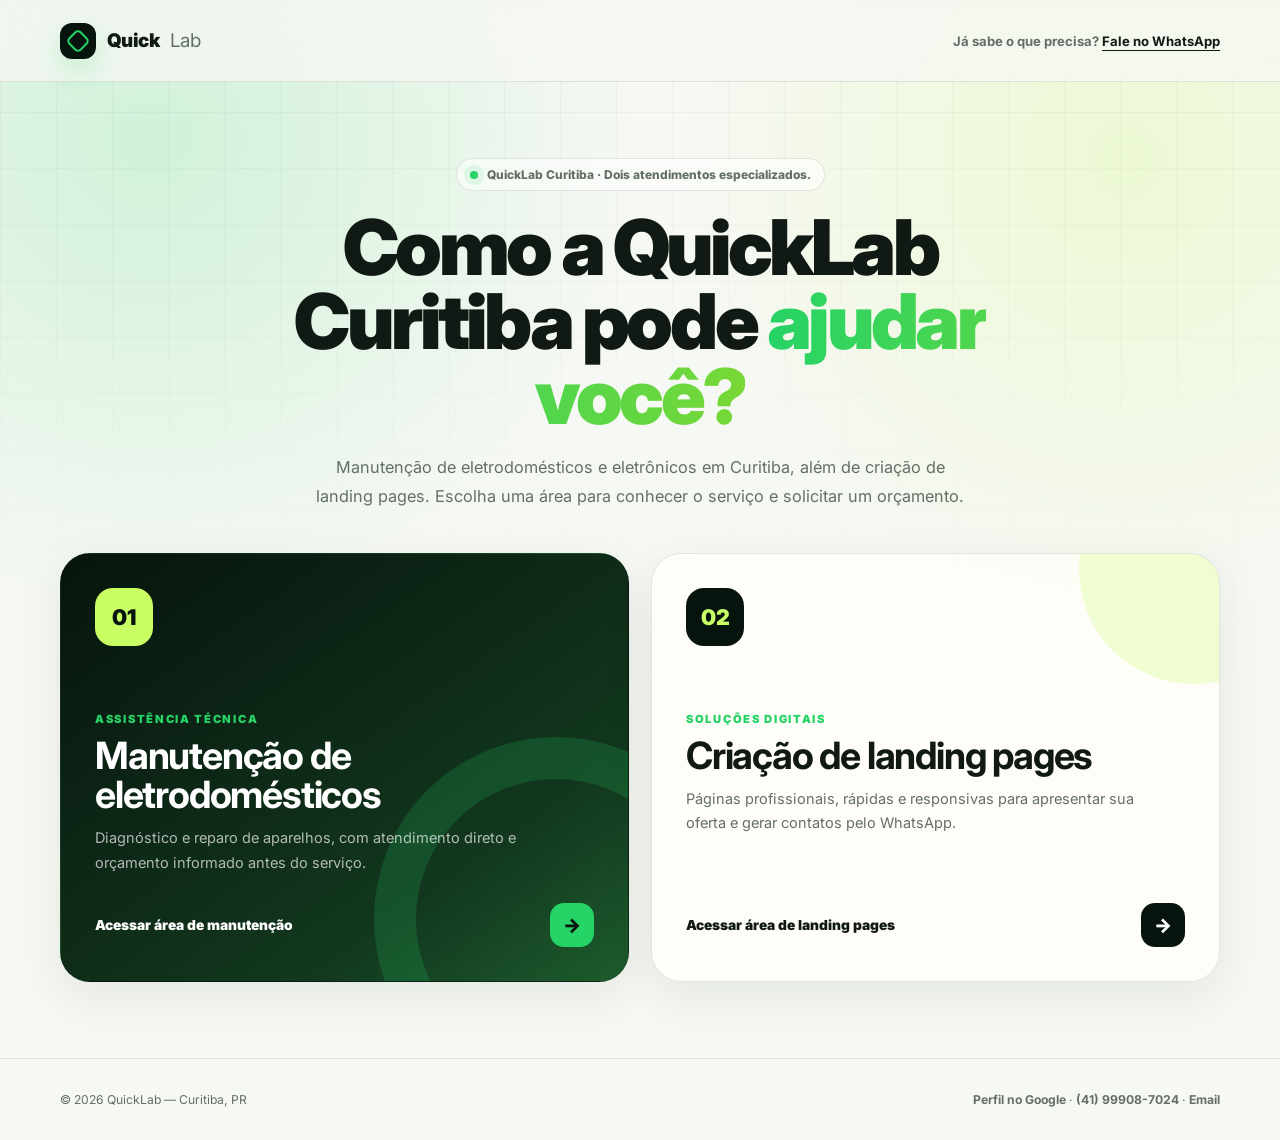
==== commit fdb7db20: "Reforça identidade local da QuickLab em Curitiba" ====
--- a/index.html
+++ b/index.html
@@ -3,9 +3,43 @@
 <head>
   <meta charset="UTF-8">
   <meta name="viewport" content="width=device-width, initial-scale=1.0">
-  <meta name="description" content="QuickLab oferece manutenção de eletrodomésticos e criação de landing pages profissionais. Escolha o serviço que você precisa.">
+  <meta name="description" content="QuickLab Curitiba: manutenção de eletrodomésticos e eletrônicos em Curitiba e criação de landing pages profissionais. Solicite atendimento.">
+  <meta name="google-site-verification" content="ELlqWGvHz240UH-9APdSdfMcQKS1xtrrp9la1P6wzeg">
   <meta name="theme-color" content="#07140d">
-  <title>QuickLab - Escolha seu serviço</title>
+  <title>QuickLab Curitiba | Manutenção de Eletrodomésticos e Landing Pages</title>
+  <link rel="canonical" href="https://quicklab-77f90.web.app/">
+  <meta property="og:type" content="website"><meta property="og:locale" content="pt_BR"><meta property="og:site_name" content="QuickLab"><meta property="og:title" content="QuickLab Curitiba | Manutenção e Landing Pages"><meta property="og:description" content="Assistência técnica em Curitiba e criação de landing pages profissionais."><meta property="og:url" content="https://quicklab-77f90.web.app/"><meta property="og:image" content="https://quicklab-77f90.web.app/quicklab-capa-google-720x720.png">
+  <script type="application/ld+json">
+  {
+    "@context":"https://schema.org",
+    "@graph":[
+      {
+        "@type":"Organization",
+        "@id":"https://quicklab-77f90.web.app/#organization",
+        "name":"QuickLab",
+        "alternateName":["QuickLab Curitiba","QuickLab Assistência Técnica"],
+        "url":"https://quicklab-77f90.web.app/",
+        "logo":"https://quicklab-77f90.web.app/quicklab-capa-google-720x720.png",
+        "telephone":"+55 41 99908-7024",
+        "email":"quicklaboratory777@gmail.com",
+        "areaServed":"Curitiba, Paraná",
+        "sameAs":[
+          "https://www.google.com/maps?cid=403025483358423521",
+          "https://www.facebook.com/profile.php?id=61577555251016&locale=pt_BR"
+        ]
+      },
+      {
+        "@type":"WebSite",
+        "@id":"https://quicklab-77f90.web.app/#website",
+        "url":"https://quicklab-77f90.web.app/",
+        "name":"QuickLab Curitiba",
+        "alternateName":"QuickLab",
+        "publisher":{"@id":"https://quicklab-77f90.web.app/#organization"},
+        "inLanguage":"pt-BR"
+      }
+    ]
+  }
+  </script>
   <link rel="icon" type="image/svg+xml" href="data:image/svg+xml,%3Csvg xmlns='http://www.w3.org/2000/svg' viewBox='0 0 100 100'%3E%3Crect width='100' height='100' rx='20' fill='%23000'/%3E%3Cpath d='M30 30 L50 20 L70 30 L70 60 Q50 80 30 60 Z' fill='none' stroke='%2325d366' stroke-width='5' stroke-linejoin='round'/%3E%3C/svg%3E">
   <link rel="preconnect" href="https://fonts.googleapis.com">
   <link rel="preconnect" href="https://fonts.gstatic.com" crossorigin>
@@ -52,13 +86,13 @@
   <nav><div class="container"><a href="index.html" class="logo" aria-label="QuickLab"><span class="logo-mark"></span>Quick<b>Lab</b></a><div class="direct">Já sabe o que precisa? <a href="https://wa.me/5541999087024?text=Oi%2C%20vim%20pelo%20site%20da%20QuickLab" target="_blank" rel="noopener">Fale no WhatsApp</a></div></div></nav>
   <main>
     <div class="container">
-      <div class="intro"><div class="eyebrow"><i></i> Dois serviços. Dois atendimentos especializados.</div><h1>Como a QuickLab pode <span>ajudar você?</span></h1><p>Escolha uma área para acessar informações, etapas do serviço e um orçamento específico para o que você precisa.</p></div>
+      <div class="intro"><div class="eyebrow"><i></i> QuickLab Curitiba · Dois atendimentos especializados.</div><h1>Como a QuickLab Curitiba pode <span>ajudar você?</span></h1><p>Manutenção de eletrodomésticos e eletrônicos em Curitiba, além de criação de landing pages. Escolha uma área para conhecer o serviço e solicitar um orçamento.</p></div>
       <div class="choices">
         <a href="manutencao.html" class="choice primary"><div class="icon" aria-hidden="true">01</div><div class="label">Assistência técnica</div><h2>Manutenção de eletrodomésticos</h2><p>Diagnóstico e reparo de aparelhos, com atendimento direto e orçamento informado antes do serviço.</p><div class="action"><span>Acessar área de manutenção</span><span class="arrow">→</span></div></a>
         <a href="landing-pages.html" class="choice secondary"><div class="icon" aria-hidden="true">02</div><div class="label">Soluções digitais</div><h2>Criação de landing pages</h2><p>Páginas profissionais, rápidas e responsivas para apresentar sua oferta e gerar contatos pelo WhatsApp.</p><div class="action"><span>Acessar área de landing pages</span><span class="arrow">→</span></div></a>
       </div>
     </div>
   </main>
-  <footer><div class="container"><span>&copy; 2026 QuickLab</span><span><a href="mailto:quicklaboratory777@gmail.com">quicklaboratory777@gmail.com</a></span></div></footer>
+  <footer><div class="container"><span>&copy; 2026 QuickLab — Curitiba, PR</span><span><a href="https://www.google.com/maps?cid=403025483358423521" target="_blank" rel="noopener">Perfil no Google</a> · <a href="tel:+5541999087024">(41) 99908-7024</a> · <a href="mailto:quicklaboratory777@gmail.com">Email</a></span></div></footer>
 </body>
 </html>
